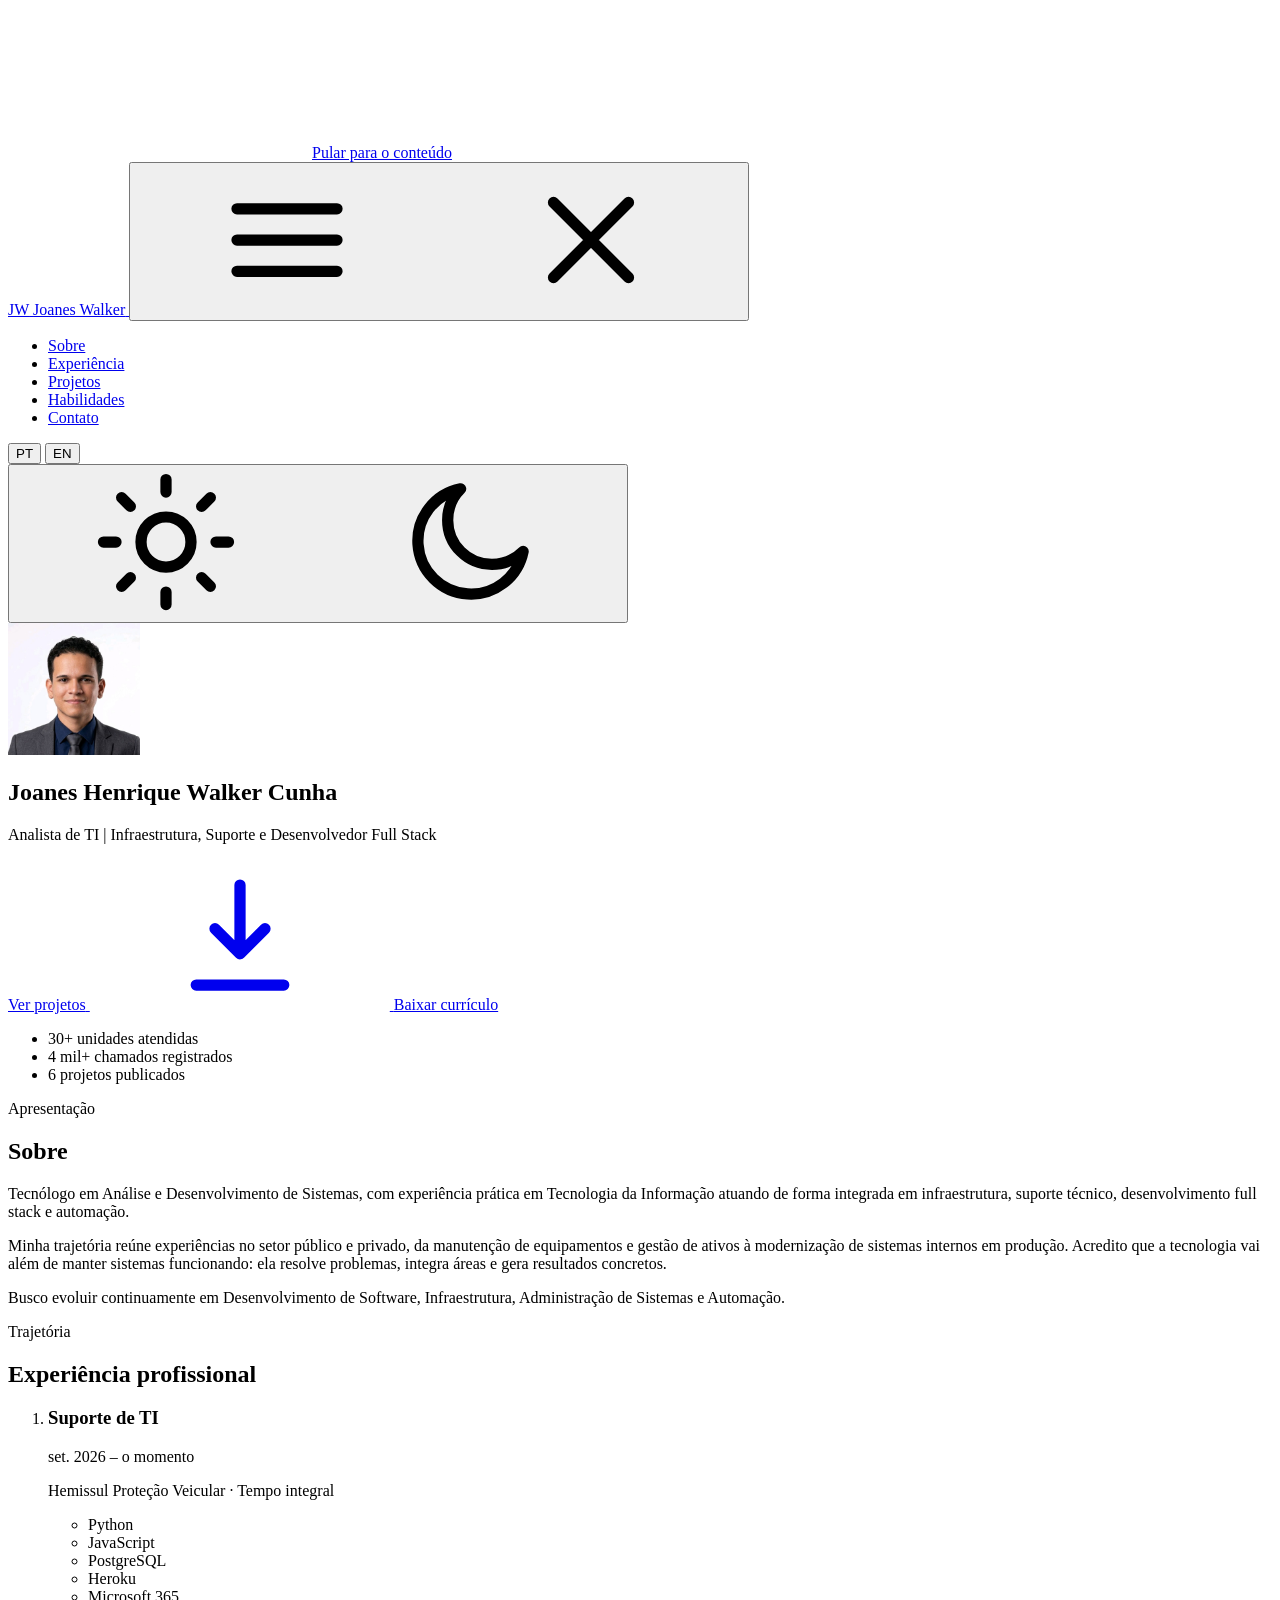
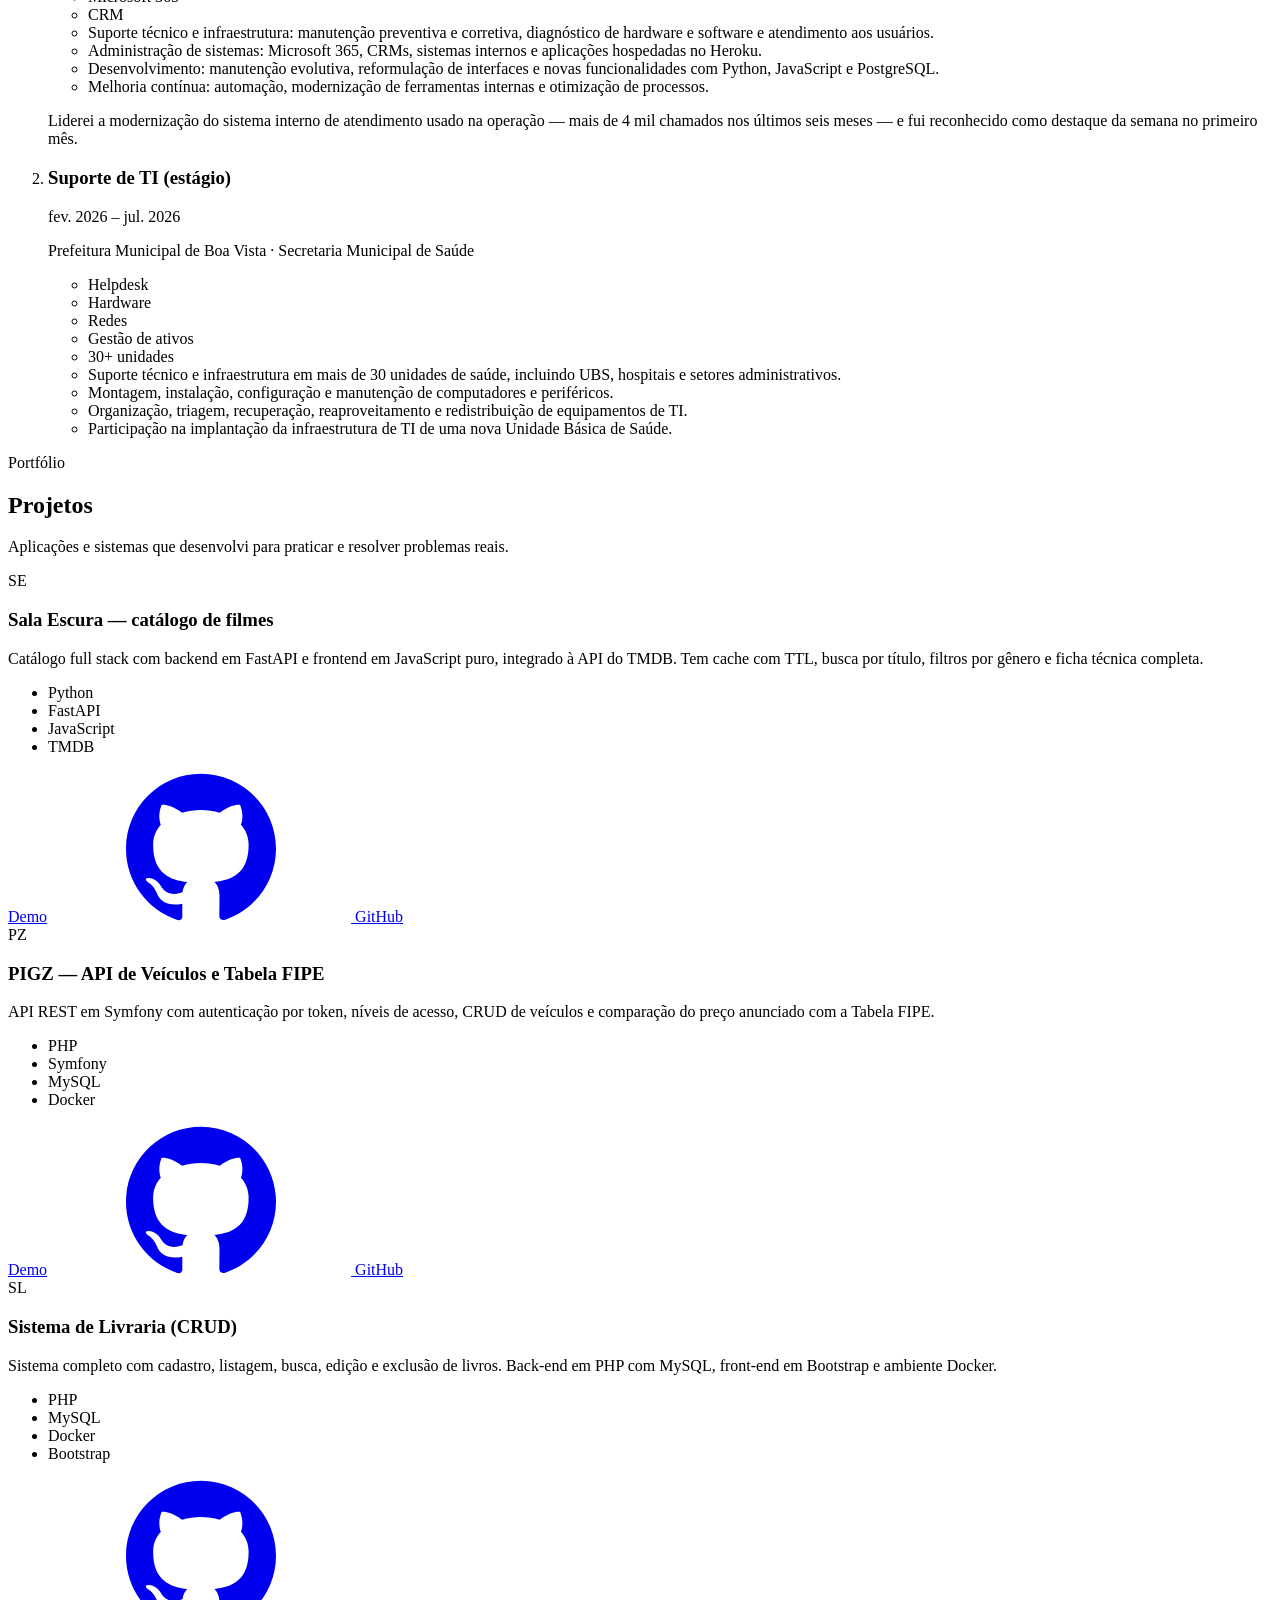
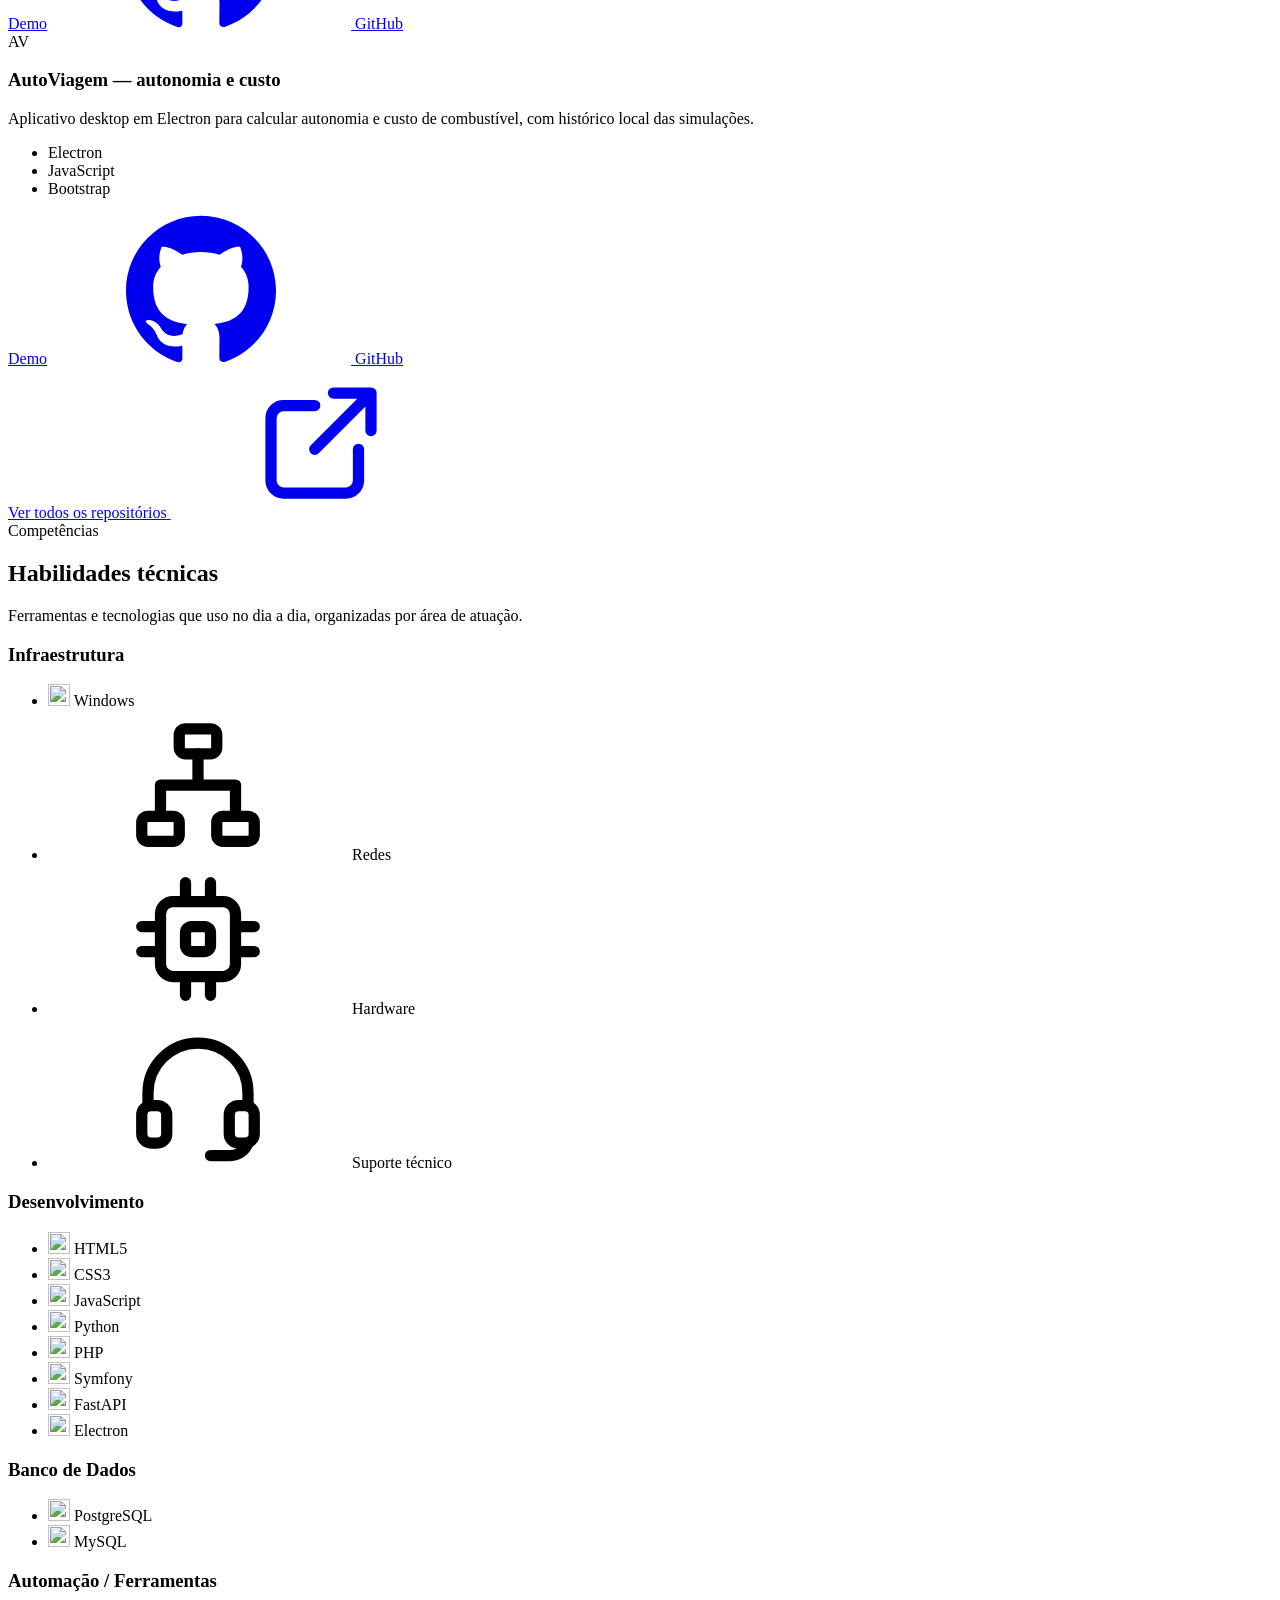
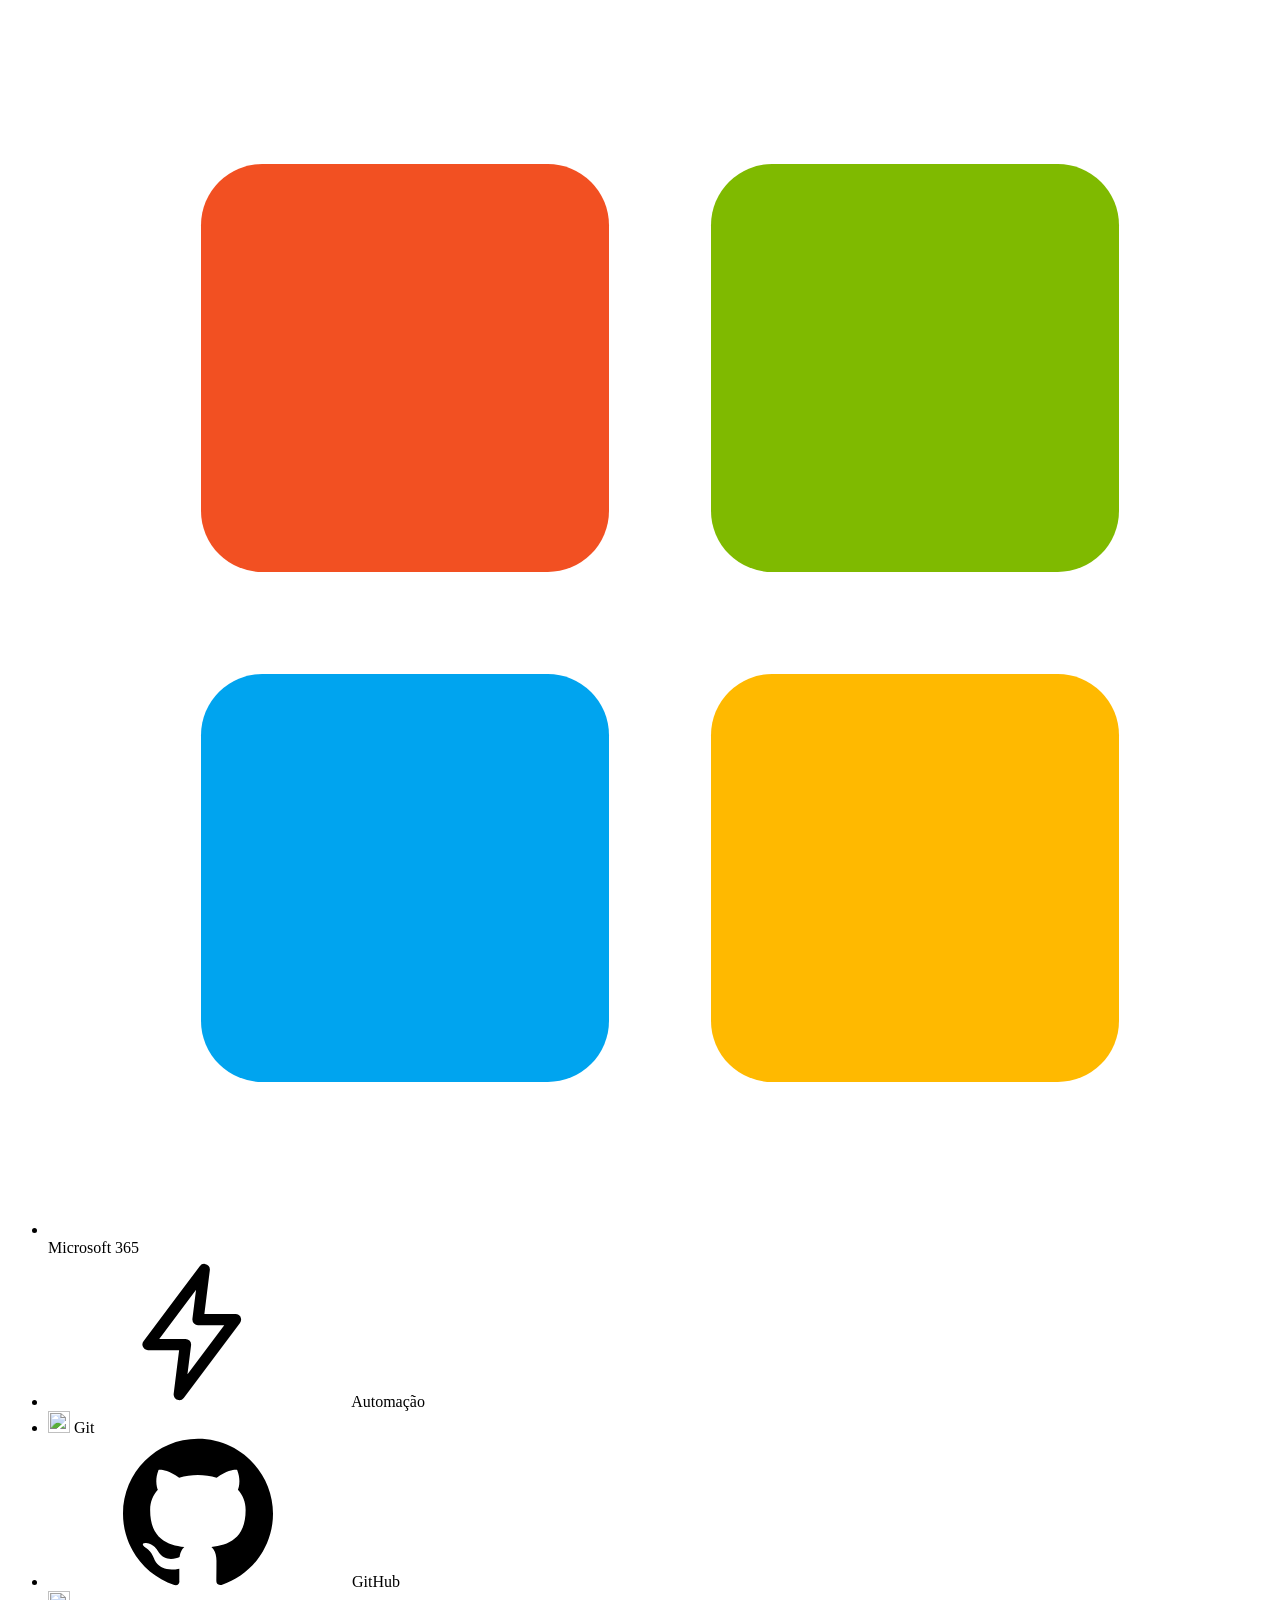
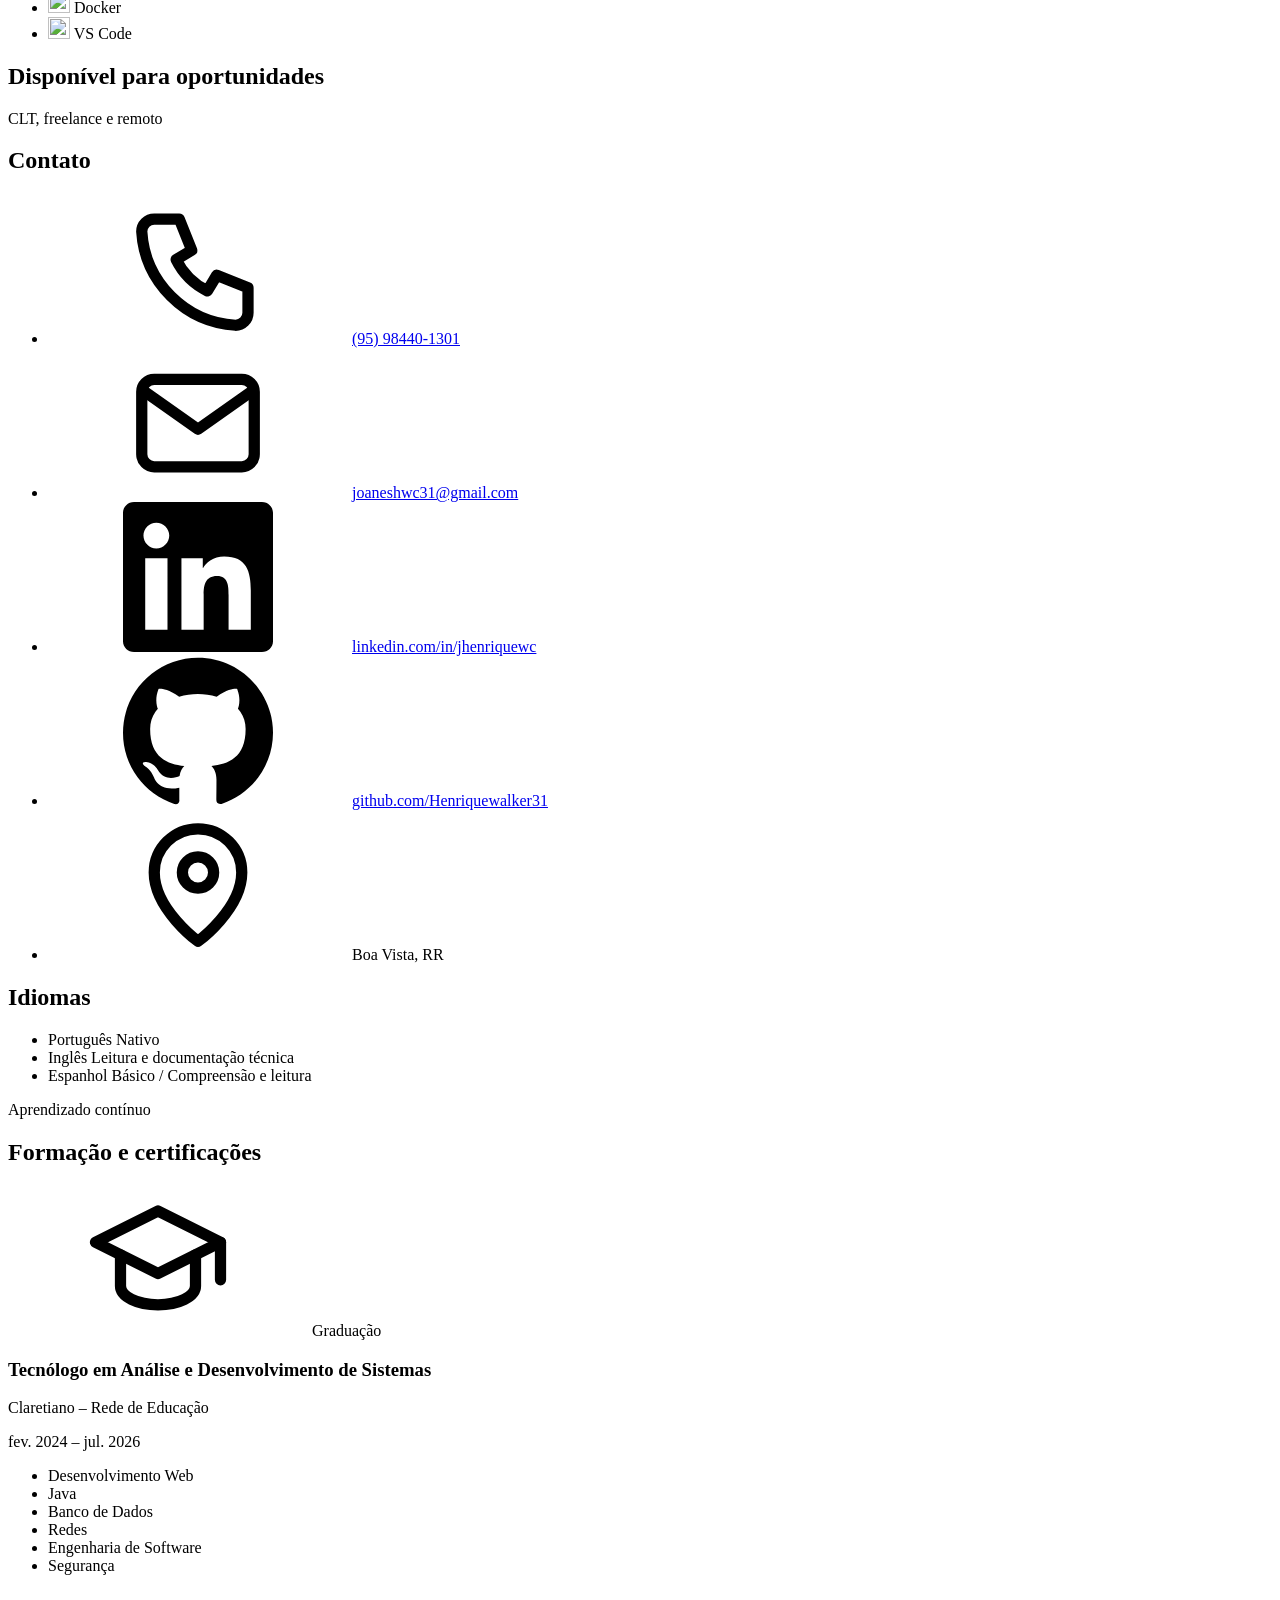
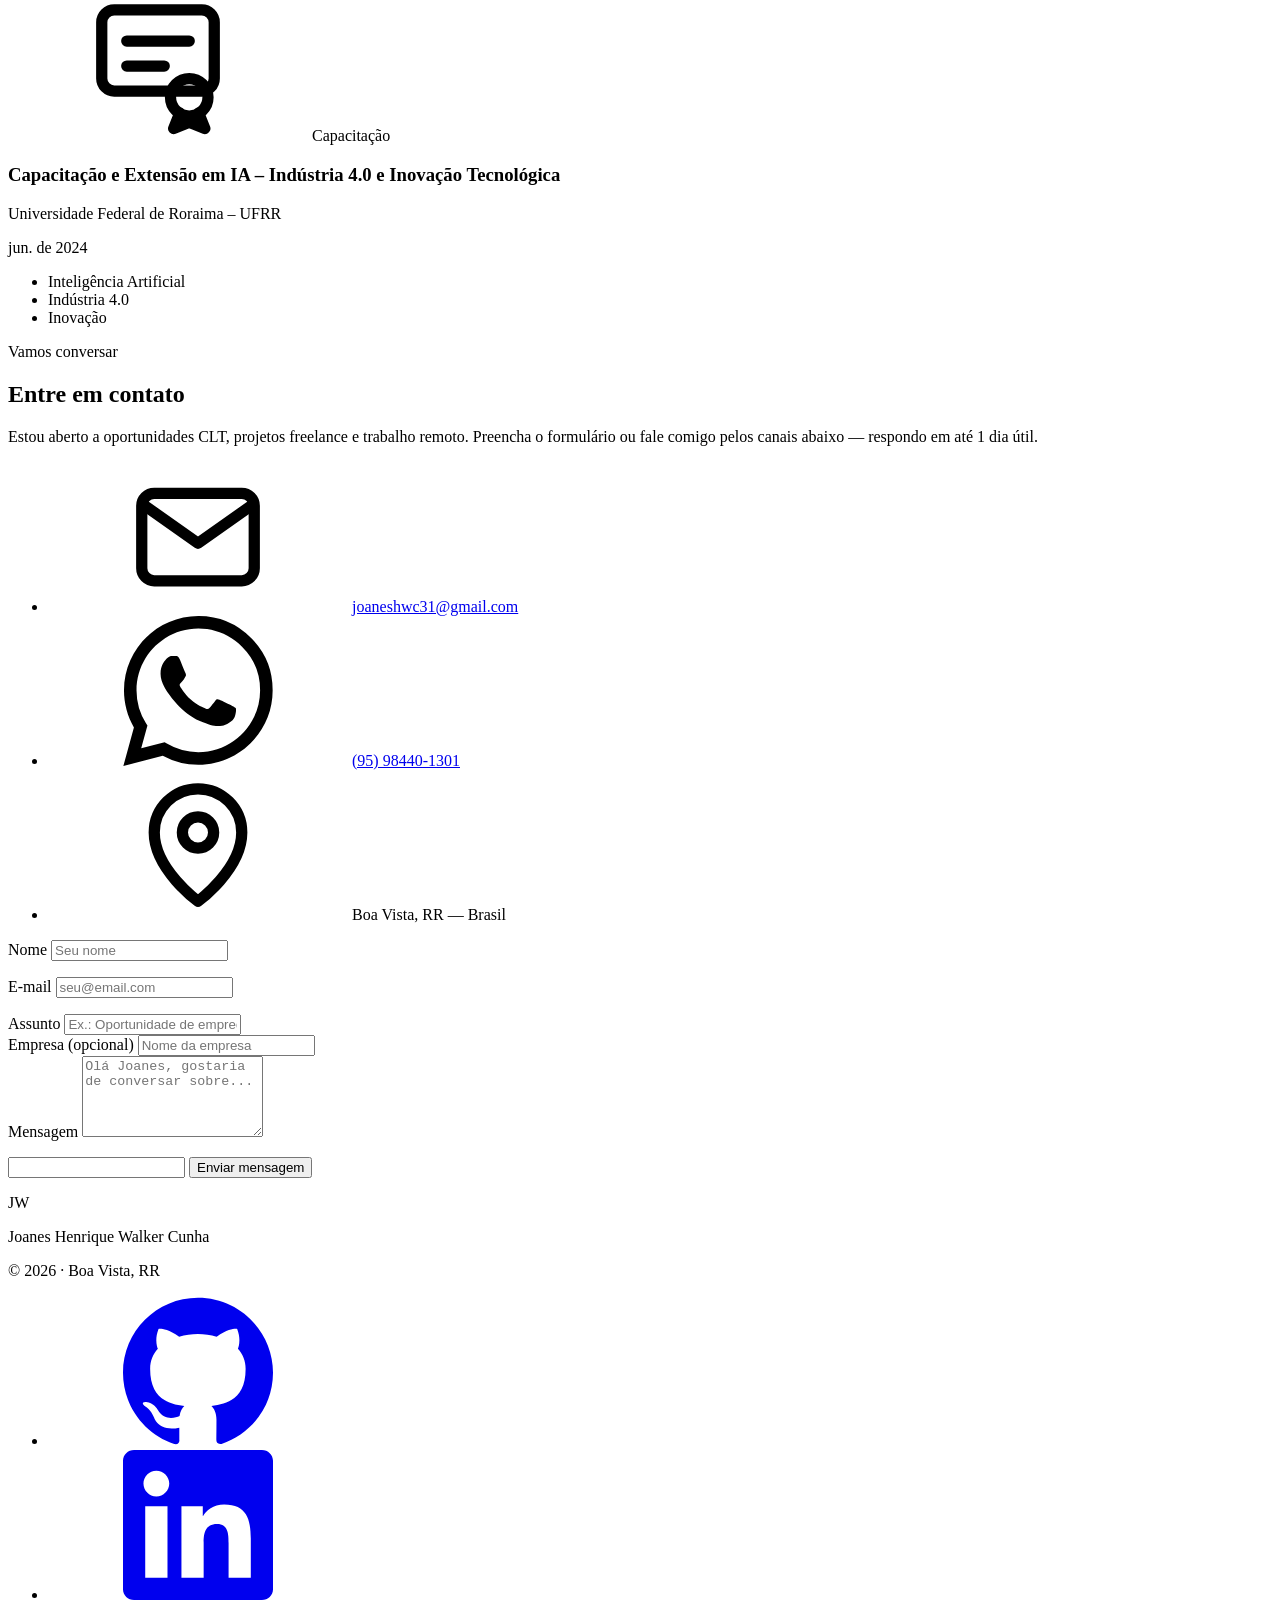
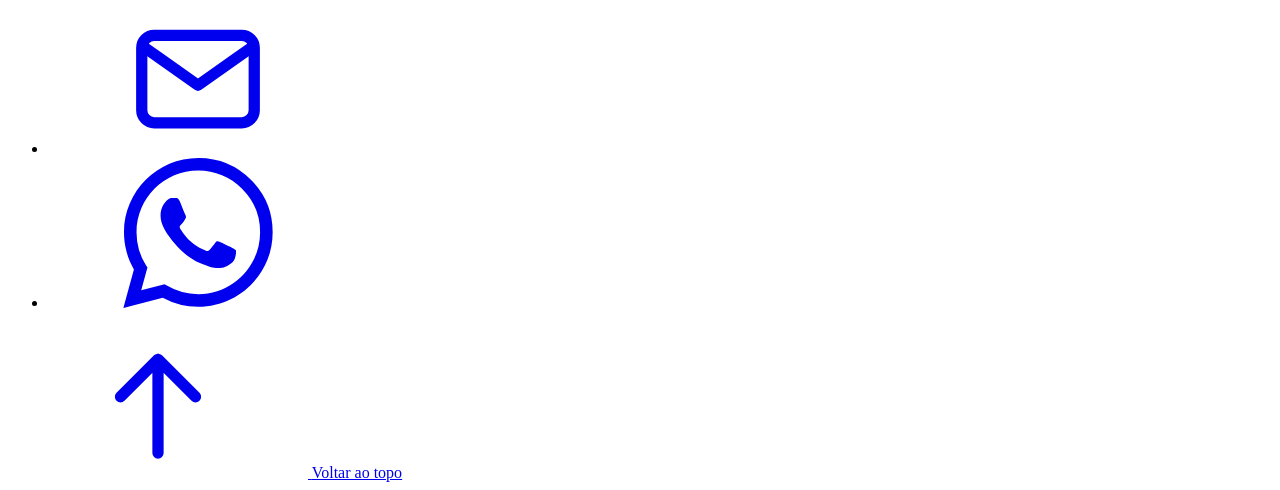
==== index.html @ 8fa9acf7 "feat: reescreve index.html com hero, timeline, projetos e estrutura i18n" ====
<!DOCTYPE html>
<html lang="pt-BR" data-theme="dark">
<head>
  <meta charset="UTF-8" />
  <meta name="viewport" content="width=device-width, initial-scale=1.0" />

  <!-- SEO -->
  <title>Joanes Walker | Analista de TI — Infraestrutura, Suporte e Full Stack</title>
  <meta name="description" content="Portfólio de Joanes Henrique Walker Cunha — Analista de TI em Boa Vista, RR. Infraestrutura, suporte técnico, Microsoft 365 e desenvolvimento full stack." />
  <meta name="author" content="Joanes Henrique Walker Cunha" />
  <meta name="robots" content="index, follow" />
  <meta name="color-scheme" content="dark light" />
  <meta name="theme-color" content="#0b1220" media="(prefers-color-scheme: dark)" />
  <meta name="theme-color" content="#f8fafc" media="(prefers-color-scheme: light)" />
  <link rel="canonical" href="https://henriquewalker31.github.io/" />

  <!-- Open Graph / Twitter -->
  <meta property="og:type" content="website" />
  <meta property="og:url" content="https://henriquewalker31.github.io/" />
  <meta property="og:title" content="Joanes Walker | Analista de TI — Infraestrutura, Suporte e Full Stack" />
  <meta property="og:description" content="Analista de TI em Boa Vista, RR. Experiência em infraestrutura, suporte técnico, automação e desenvolvimento full stack." />
  <meta property="og:image" content="https://henriquewalker31.github.io/assets/foto.jpg" />
  <meta property="og:image:alt" content="Foto de Joanes Walker" />
  <meta property="og:locale" content="pt_BR" />
  <meta property="og:locale:alternate" content="en_US" />
  <meta name="twitter:card" content="summary_large_image" />
  <meta name="twitter:title" content="Joanes Walker | Analista de TI — Infraestrutura, Suporte e Full Stack" />
  <meta name="twitter:description" content="Analista de TI em Boa Vista, RR. Infraestrutura, suporte técnico, automação e desenvolvimento full stack." />
  <meta name="twitter:image" content="https://henriquewalker31.github.io/assets/foto.jpg" />

  <!-- Favicon -->
  <link rel="icon" href="data:image/svg+xml,%3Csvg xmlns='http://www.w3.org/2000/svg' viewBox='0 0 64 64'%3E%3Crect width='64' height='64' rx='14' fill='%230b1220'/%3E%3Ctext x='32' y='42' font-family='Arial,Helvetica,sans-serif' font-size='24' font-weight='700' fill='%2360a5fa' text-anchor='middle'%3EJW%3C/text%3E%3C/svg%3E" />

  <!-- Fontes -->
  <link rel="preconnect" href="https://fonts.googleapis.com" />
  <link rel="preconnect" href="https://fonts.gstatic.com" crossorigin />
  <link href="https://fonts.googleapis.com/css2?family=Inter:wght@400;500;600;700;800&display=swap" rel="stylesheet" />

  <!-- Estilos -->
  <link rel="stylesheet" href="style.css" />

  <!-- Aplica o tema salvo antes da pintura para evitar flash -->
  <script>
    (function () {
      document.documentElement.classList.add('js');
      try {
        var saved = localStorage.getItem('portfolio-theme');
        document.documentElement.dataset.theme = saved || 'dark';
      } catch (error) {
        document.documentElement.dataset.theme = 'dark';
      }
    })();
  </script>
</head>
<body>

  <!-- Sprite de ícones (SVG inline) -->
  <svg class="svg-sprite" xmlns="http://www.w3.org/2000/svg" aria-hidden="true">
    <symbol id="i-github" viewBox="0 0 24 24"><path fill="currentColor" d="M12 .297c-6.63 0-12 5.373-12 12 0 5.303 3.438 9.8 8.205 11.385.6.113.82-.258.82-.577 0-.285-.01-1.04-.015-2.04-3.338.724-4.042-1.61-4.042-1.61C4.422 18.07 3.633 17.7 3.633 17.7c-1.087-.744.084-.729.084-.729 1.205.084 1.838 1.236 1.838 1.236 1.07 1.835 2.809 1.305 3.495.998.108-.776.417-1.305.76-1.605-2.665-.3-5.466-1.332-5.466-5.93 0-1.31.465-2.38 1.235-3.22-.135-.303-.54-1.523.105-3.176 0 0 1.005-.322 3.3 1.23.96-.267 1.98-.399 3-.405 1.02.006 2.04.138 3 .405 2.28-1.552 3.285-1.23 3.285-1.23.645 1.653.24 2.873.12 3.176.765.84 1.23 1.91 1.23 3.22 0 4.61-2.805 5.625-5.475 5.92.42.36.81 1.096.81 2.22 0 1.606-.015 2.896-.015 3.286 0 .315.21.69.825.57C20.565 22.092 24 17.592 24 12.297c0-6.627-5.373-12-12-12"/></symbol>
    <symbol id="i-linkedin" viewBox="0 0 24 24"><path fill="currentColor" d="M20.447 20.452h-3.554v-5.569c0-1.328-.027-3.037-1.852-3.037-1.853 0-2.136 1.445-2.136 2.939v5.667H9.351V9h3.414v1.561h.046c.477-.9 1.637-1.85 3.37-1.85 3.601 0 4.267 2.37 4.267 5.455v6.286zM5.337 7.433c-1.144 0-2.063-.926-2.063-2.065 0-1.138.92-2.063 2.063-2.063 1.14 0 2.064.925 2.064 2.063 0 1.139-.925 2.065-2.064 2.065zm1.782 13.019H3.555V9h3.564v11.452zM22.225 0H1.771C.792 0 0 .774 0 1.729v20.542C0 23.227.792 24 1.771 24h20.451C23.2 24 24 23.227 24 22.271V1.729C24 .774 23.2 0 22.225 0z"/></symbol>
    <symbol id="i-whatsapp" viewBox="0 0 24 24"><path fill="currentColor" d="M17.472 14.382c-.297-.149-1.758-.867-2.03-.967-.273-.099-.471-.148-.67.15-.197.297-.767.966-.94 1.164-.173.199-.347.223-.644.075-.297-.15-1.255-.463-2.39-1.475-.883-.788-1.48-1.761-1.653-2.059-.173-.297-.018-.458.13-.606.134-.133.298-.347.446-.52.149-.174.198-.298.298-.497.099-.198.05-.371-.025-.52-.075-.149-.669-1.612-.916-2.207-.242-.579-.487-.5-.669-.51-.173-.008-.371-.01-.57-.01-.198 0-.52.074-.792.372-.272.297-1.04 1.016-1.04 2.479 0 1.462 1.065 2.875 1.213 3.074.149.198 2.096 3.2 5.077 4.487.709.306 1.262.489 1.694.625.712.227 1.36.195 1.871.118.571-.085 1.758-.719 2.006-1.413.248-.694.248-1.289.173-1.413-.074-.124-.272-.198-.57-.347m-5.421 7.403h-.004a9.87 9.87 0 01-5.031-1.378l-.361-.214-3.741.982.998-3.648-.235-.374a9.86 9.86 0 01-1.51-5.26c.001-5.45 4.436-9.884 9.888-9.884 2.64 0 5.122 1.03 6.988 2.898a9.825 9.825 0 012.893 6.994c-.003 5.45-4.437 9.884-9.885 9.884m8.413-18.297A11.815 11.815 0 0012.05 0C5.495 0 .16 5.335.157 11.892c0 2.096.547 4.142 1.588 5.945L.057 24l6.305-1.654a11.882 11.882 0 005.683 1.448h.005c6.554 0 11.89-5.335 11.893-11.893a11.821 11.821 0 00-3.48-8.413"/></symbol>

    <symbol id="i-mail" viewBox="0 0 24 24"><g fill="none" stroke="currentColor" stroke-width="1.8" stroke-linecap="round" stroke-linejoin="round"><rect x="3" y="5" width="18" height="14" rx="2"/><path d="m3.5 7 8.5 6 8.5-6"/></g></symbol>
    <symbol id="i-phone" viewBox="0 0 24 24"><path fill="none" stroke="currentColor" stroke-width="1.8" stroke-linecap="round" stroke-linejoin="round" d="M5 4h4l2 5-2.5 1.5a11 11 0 0 0 5 5L15 13l5 2v4a2 2 0 0 1-2 2A16 16 0 0 1 3 6a2 2 0 0 1 2-2"/></symbol>
    <symbol id="i-pin" viewBox="0 0 24 24"><g fill="none" stroke="currentColor" stroke-width="1.8" stroke-linecap="round" stroke-linejoin="round"><path d="M12 21s7-5.1 7-11a7 7 0 1 0-14 0c0 5.9 7 11 7 11Z"/><circle cx="12" cy="10" r="2.5"/></g></symbol>
    <symbol id="i-globe" viewBox="0 0 24 24"><g fill="none" stroke="currentColor" stroke-width="1.8" stroke-linecap="round" stroke-linejoin="round"><circle cx="12" cy="12" r="9"/><path d="M3 12h18M3.6 8h16.8M3.6 16h16.8"/><path d="M12 3a15 15 0 0 1 0 18a15 15 0 0 1 0-18Z"/></g></symbol>
    <symbol id="i-download" viewBox="0 0 24 24"><path fill="none" stroke="currentColor" stroke-width="1.8" stroke-linecap="round" stroke-linejoin="round" d="M12 4v11m0 0 4-4m-4 4-4-4M5 20h14"/></symbol>
    <symbol id="i-arrow-up" viewBox="0 0 24 24"><path fill="none" stroke="currentColor" stroke-width="1.8" stroke-linecap="round" stroke-linejoin="round" d="M12 20V5m0 0-6 6m6-6 6 6"/></symbol>
    <symbol id="i-external" viewBox="0 0 24 24"><path fill="none" stroke="currentColor" stroke-width="1.8" stroke-linecap="round" stroke-linejoin="round" d="M14 4h6v6M20 4l-9 9M18 13v5a2 2 0 0 1-2 2H6a2 2 0 0 1-2-2V8a2 2 0 0 1 2-2h5"/></symbol>
    <symbol id="i-sun" viewBox="0 0 24 24"><g fill="none" stroke="currentColor" stroke-width="1.8" stroke-linecap="round"><circle cx="12" cy="12" r="4"/><path d="M12 2v2M12 20v2M4.9 4.9l1.4 1.4M17.7 17.7l1.4 1.4M2 12h2M20 12h2M4.9 19.1l1.4-1.4M17.7 6.3l1.4-1.4"/></g></symbol>
    <symbol id="i-moon" viewBox="0 0 24 24"><path fill="none" stroke="currentColor" stroke-width="1.8" stroke-linecap="round" stroke-linejoin="round" d="M20.5 13.5A8.5 8.5 0 1 1 10.5 3.5a7 7 0 0 0 10 10Z"/></symbol>
    <symbol id="i-menu" viewBox="0 0 24 24"><path fill="none" stroke="currentColor" stroke-width="1.8" stroke-linecap="round" d="M4 7h16M4 12h16M4 17h16"/></symbol>
    <symbol id="i-close" viewBox="0 0 24 24"><path fill="none" stroke="currentColor" stroke-width="1.8" stroke-linecap="round" d="M6 6l12 12M18 6 6 18"/></symbol>
    <symbol id="i-network" viewBox="0 0 24 24"><g fill="none" stroke="currentColor" stroke-width="1.8" stroke-linecap="round" stroke-linejoin="round"><rect x="9" y="3" width="6" height="4" rx="1"/><rect x="3" y="17" width="6" height="4" rx="1"/><rect x="15" y="17" width="6" height="4" rx="1"/><path d="M12 7v5M12 12H6v5M12 12h6v5"/></g></symbol>
    <symbol id="i-cpu" viewBox="0 0 24 24"><g fill="none" stroke="currentColor" stroke-width="1.8" stroke-linecap="round" stroke-linejoin="round"><rect x="6" y="6" width="12" height="12" rx="2"/><rect x="10" y="10" width="4" height="4" rx="1"/><path d="M10 3v3M14 3v3M10 18v3M14 18v3M3 10h3M3 14h3M18 10h3M18 14h3"/></g></symbol>
    <symbol id="i-headset" viewBox="0 0 24 24"><g fill="none" stroke="currentColor" stroke-width="1.8" stroke-linecap="round" stroke-linejoin="round"><path d="M4 14v-2a8 8 0 0 1 16 0v2"/><rect x="3" y="14" width="4" height="6" rx="1.5"/><rect x="17" y="14" width="4" height="6" rx="1.5"/><path d="M20 20a3 3 0 0 1-3 2h-3"/></g></symbol>
    <symbol id="i-bolt" viewBox="0 0 24 24"><path fill="none" stroke="currentColor" stroke-width="1.8" stroke-linecap="round" stroke-linejoin="round" d="M13 2 4 14h6l-1 8 9-12h-6l1-8Z"/></symbol>
    <symbol id="i-copy" viewBox="0 0 24 24"><g fill="none" stroke="currentColor" stroke-width="1.8" stroke-linecap="round" stroke-linejoin="round"><rect x="9" y="9" width="11" height="11" rx="2"/><path d="M5 15H4a2 2 0 0 1-2-2V4a2 2 0 0 1 2-2h9a2 2 0 0 1 2 2v1"/></g></symbol>
    <symbol id="i-graduation" viewBox="0 0 24 24"><g fill="none" stroke="currentColor" stroke-width="1.8" stroke-linecap="round" stroke-linejoin="round"><path d="m2 9 10-5 10 5-10 5L2 9Z"/><path d="M6 11v5c0 1.7 2.7 3 6 3s6-1.3 6-3v-5M22 9v6"/></g></symbol>
    <symbol id="i-certificate" viewBox="0 0 24 24"><g fill="none" stroke="currentColor" stroke-width="1.8" stroke-linecap="round" stroke-linejoin="round"><rect x="3" y="3" width="18" height="13" rx="2"/><path d="M7 8h10M7 12h6"/><circle cx="17" cy="17" r="3"/><path d="m15.5 19.5-1 2.5 2.5-1 2.5 1-1-2.5"/></g></symbol>
  </svg>

  <a class="skip-link" href="#main" data-i18n="a11y.skip">Pular para o conteúdo</a>

  <!-- ================= NAVBAR ================= -->
  <header class="site-header">
    <div class="container navbar">
      <a class="brand" href="#inicio" aria-label="Joanes Walker — início">
        <span class="brand-mark" aria-hidden="true">JW</span>
        <span class="brand-text">Joanes Walker</span>
      </a>

      <button type="button" class="nav-toggle" id="nav-toggle" aria-expanded="false" aria-controls="primary-nav" aria-label="Abrir menu">
        <svg class="icon icon-menu" aria-hidden="true"><use href="#i-menu"/></svg>
        <svg class="icon icon-close" aria-hidden="true"><use href="#i-close"/></svg>
      </button>

      <nav class="nav-panel" id="primary-nav" aria-label="Navegação principal">
        <ul class="nav-links">
          <li><a class="nav-link" href="#sobre" data-section="sobre" data-i18n="nav.about">Sobre</a></li>
          <li><a class="nav-link" href="#experiencia" data-section="experiencia" data-i18n="nav.experience">Experiência</a></li>
          <li><a class="nav-link" href="#projetos" data-section="projetos" data-i18n="nav.projects">Projetos</a></li>
          <li><a class="nav-link" href="#habilidades" data-section="habilidades" data-i18n="nav.skills">Habilidades</a></li>
          <li><a class="nav-link" href="#contato" data-section="contato" data-i18n="nav.contact">Contato</a></li>
        </ul>

        <div class="nav-actions">
          <div class="lang-switch" role="group" aria-label="Idioma / Language">
            <button type="button" class="lang-btn is-active" data-lang="pt" aria-pressed="true">PT</button>
            <button type="button" class="lang-btn" data-lang="en" aria-pressed="false">EN</button>
          </div>

          <button type="button" class="theme-toggle" id="theme-toggle" aria-label="Alternar tema" title="Alternar tema">
            <svg class="icon icon-sun" aria-hidden="true"><use href="#i-sun"/></svg>
            <svg class="icon icon-moon" aria-hidden="true"><use href="#i-moon"/></svg>
          </button>
        </div>
      </nav>
    </div>
  </header>

  <main id="main">

    <!-- ================= HERO ================= -->
    <section class="hero" id="inicio" aria-labelledby="hero-name">
      <div class="container hero-grid">
        <div class="hero-content">
          <img
            class="hero-photo"
            src="assets/foto.jpg"
            alt="Foto de Joanes Walker"
            width="132"
            height="132"
            fetchpriority="high"
          />

          <div class="hero-text">
            <h1 class="hero-name" id="hero-name">Joanes Henrique Walker Cunha</h1>

            <p class="hero-role">
              <span data-i18n="hero.roleA">Analista de TI</span><span class="role-sep" aria-hidden="true"> | </span><span data-i18n="hero.roleB">Infraestrutura, Suporte e Desenvolvedor Full Stack</span>
            </p>

            <div class="hero-actions">
              <a class="btn btn-primary" href="#projetos">
                <span data-i18n="hero.ctaProjects">Ver projetos</span>
              </a>
              <a class="btn btn-outline" href="assets/curriculo.pdf" download="Curriculo_Joanes_Walker.pdf">
                <svg class="icon" aria-hidden="true"><use href="#i-download"/></svg>
                <span data-i18n="hero.ctaResume">Baixar currículo</span>
              </a>
            </div>
          </div>
        </div>

        <ul class="hero-stats" aria-label="Números profissionais">
          <li class="stat">
            <span class="stat-value" data-count="30" data-suffix="+">30+</span>
            <span class="stat-label" data-i18n="stats.units">unidades atendidas</span>
          </li>
          <li class="stat">
            <span class="stat-value" data-count="4" data-suffix=" mil+">4 mil+</span>
            <span class="stat-label" data-i18n="stats.tickets">chamados registrados</span>
          </li>
          <li class="stat">
            <span class="stat-value" data-count="6">6</span>
            <span class="stat-label" data-i18n="stats.projects">projetos publicados</span>
          </li>
        </ul>
      </div>
    </section>

    <!-- ================= CONTEÚDO PRINCIPAL + LATERAL ================= -->
    <div class="container layout">

      <div class="main-col">

        <!-- SOBRE -->
        <section class="section card reveal" id="sobre" aria-labelledby="sobre-title">
          <header class="section-head">
            <span class="section-eyebrow" data-i18n="about.eyebrow">Apresentação</span>
            <h2 class="section-title" id="sobre-title" data-i18n="about.title">Sobre</h2>
          </header>
          <p class="section-text" data-i18n="about.p1">Tecnólogo em Análise e Desenvolvimento de Sistemas, com experiência prática em Tecnologia da Informação atuando de forma integrada em infraestrutura, suporte técnico, desenvolvimento full stack e automação.</p>
          <p class="section-text" data-i18n="about.p2">Minha trajetória reúne experiências no setor público e privado, da manutenção de equipamentos e gestão de ativos à modernização de sistemas internos em produção. Acredito que a tecnologia vai além de manter sistemas funcionando: ela resolve problemas, integra áreas e gera resultados concretos.</p>
          <p class="section-text" data-i18n="about.p3">Busco evoluir continuamente em Desenvolvimento de Software, Infraestrutura, Administração de Sistemas e Automação.</p>
        </section>

        <!-- EXPERIÊNCIA -->
        <section class="section" id="experiencia" aria-labelledby="experiencia-title">
          <header class="section-head">
            <span class="section-eyebrow" data-i18n="exp.eyebrow">Trajetória</span>
            <h2 class="section-title" id="experiencia-title" data-i18n="exp.title">Experiência profissional</h2>
          </header>

          <ol class="timeline">
            <li class="timeline-item reveal">
              <span class="timeline-marker" aria-hidden="true"></span>
              <article class="timeline-card card">
                <div class="timeline-top">
                  <h3 class="timeline-role" data-i18n="exp.job1.role">Suporte de TI</h3>
                  <span class="timeline-period" data-i18n="exp.job1.period">set. 2026 – o momento</span>
                </div>
                <p class="timeline-org" data-i18n="exp.job1.org">Hemissul Proteção Veicular · Tempo integral</p>

                <ul class="tag-list" aria-label="Tecnologias utilizadas">
                  <li class="tag">Python</li>
                  <li class="tag">JavaScript</li>
                  <li class="tag">PostgreSQL</li>
                  <li class="tag">Heroku</li>
                  <li class="tag">Microsoft 365</li>
                  <li class="tag">CRM</li>
                </ul>

                <ul class="timeline-list">
                  <li data-i18n="exp.job1.b1">Suporte técnico e infraestrutura: manutenção preventiva e corretiva, diagnóstico de hardware e software e atendimento aos usuários.</li>
                  <li data-i18n="exp.job1.b2">Administração de sistemas: Microsoft 365, CRMs, sistemas internos e aplicações hospedadas no Heroku.</li>
                  <li data-i18n="exp.job1.b3">Desenvolvimento: manutenção evolutiva, reformulação de interfaces e novas funcionalidades com Python, JavaScript e PostgreSQL.</li>
                  <li data-i18n="exp.job1.b4">Melhoria contínua: automação, modernização de ferramentas internas e otimização de processos.</li>
                </ul>

                <p class="timeline-result" data-i18n="exp.job1.result">Liderei a modernização do sistema interno de atendimento usado na operação — mais de 4 mil chamados nos últimos seis meses — e fui reconhecido como destaque da semana no primeiro mês.</p>
              </article>
            </li>

            <li class="timeline-item reveal">
              <span class="timeline-marker" aria-hidden="true"></span>
              <article class="timeline-card card">
                <div class="timeline-top">
                  <h3 class="timeline-role" data-i18n="exp.job2.role">Suporte de TI (estágio)</h3>
                  <span class="timeline-period" data-i18n="exp.job2.period">fev. 2026 – jul. 2026</span>
                </div>
                <p class="timeline-org" data-i18n="exp.job2.org">Prefeitura Municipal de Boa Vista · Secretaria Municipal de Saúde</p>

                <ul class="tag-list" aria-label="Tecnologias utilizadas">
                  <li class="tag">Helpdesk</li>
                  <li class="tag">Hardware</li>
                  <li class="tag" data-i18n="exp.job2.tagNetworks">Redes</li>
                  <li class="tag" data-i18n="exp.job2.tagAssets">Gestão de ativos</li>
                  <li class="tag" data-i18n="exp.job2.tagUnits">30+ unidades</li>
                </ul>

                <ul class="timeline-list">
                  <li data-i18n="exp.job2.b1">Suporte técnico e infraestrutura em mais de 30 unidades de saúde, incluindo UBS, hospitais e setores administrativos.</li>
                  <li data-i18n="exp.job2.b2">Montagem, instalação, configuração e manutenção de computadores e periféricos.</li>
                  <li data-i18n="exp.job2.b3">Organização, triagem, recuperação, reaproveitamento e redistribuição de equipamentos de TI.</li>
                  <li data-i18n="exp.job2.b4">Participação na implantação da infraestrutura de TI de uma nova Unidade Básica de Saúde.</li>
                </ul>
              </article>
            </li>
          </ol>
        </section>

        <!-- PROJETOS -->
        <section class="section" id="projetos" aria-labelledby="projetos-title">
          <header class="section-head">
            <span class="section-eyebrow" data-i18n="projects.eyebrow">Portfólio</span>
            <h2 class="section-title" id="projetos-title" data-i18n="projects.title">Projetos</h2>
            <p class="section-subtitle" data-i18n="projects.subtitle">Aplicações e sistemas que desenvolvi para praticar e resolver problemas reais.</p>
          </header>

          <div class="project-grid">

            <!-- Projeto 1 -->
            <article class="project-card card reveal">
              <!-- Substitua o placeholder por:
                   <img src="assets/projetos/sala-escura.jpg" alt="Prévia do projeto Sala Escura" loading="lazy" width="640" height="360" /> -->
              <div class="project-thumb" aria-hidden="true">
                <span class="thumb-mark">SE</span>
              </div>
              <div class="project-body">
                <h3 class="project-title" data-i18n="project1.title">Sala Escura — catálogo de filmes</h3>
                <p class="project-desc" data-i18n="project1.desc">Catálogo full stack com backend em FastAPI e frontend em JavaScript puro, integrado à API do TMDB. Tem cache com TTL, busca por título, filtros por gênero e ficha técnica completa.</p>
                <ul class="tag-list" aria-label="Tecnologias do projeto">
                  <li class="tag">Python</li>
                  <li class="tag">FastAPI</li>
                  <li class="tag">JavaScript</li>
                  <li class="tag">TMDB</li>
                </ul>
                <div class="project-actions">
                  <a class="btn btn-sm btn-outline" href="#" data-demo="Sala Escura" data-i18n="projects.demo">Demo</a>
                  <a class="btn btn-sm btn-ghost" href="https://github.com/Henriquewalker31/Sala-Escura" target="_blank" rel="noopener noreferrer" aria-label="Sala Escura no GitHub">
                    <svg class="icon" aria-hidden="true"><use href="#i-github"/></svg>
                    GitHub
                  </a>
                </div>
              </div>
            </article>

            <!-- Projeto 2 -->
            <article class="project-card card reveal">
              <div class="project-thumb" aria-hidden="true">
                <span class="thumb-mark">PZ</span>
              </div>
              <div class="project-body">
                <h3 class="project-title" data-i18n="project2.title">PIGZ — API de Veículos e Tabela FIPE</h3>
                <p class="project-desc" data-i18n="project2.desc">API REST em Symfony com autenticação por token, níveis de acesso, CRUD de veículos e comparação do preço anunciado com a Tabela FIPE.</p>
                <ul class="tag-list" aria-label="Tecnologias do projeto">
                  <li class="tag">PHP</li>
                  <li class="tag">Symfony</li>
                  <li class="tag">MySQL</li>
                  <li class="tag">Docker</li>
                </ul>
                <div class="project-actions">
                  <a class="btn btn-sm btn-outline" href="#" data-demo="PIGZ" data-i18n="projects.demo">Demo</a>
                  <a class="btn btn-sm btn-ghost" href="https://github.com/Henriquewalker31/pigz-fipe-api" target="_blank" rel="noopener noreferrer" aria-label="PIGZ no GitHub">
                    <svg class="icon" aria-hidden="true"><use href="#i-github"/></svg>
                    GitHub
                  </a>
                </div>
              </div>
            </article>

            <!-- Projeto 3 -->
            <article class="project-card card reveal">
              <div class="project-thumb" aria-hidden="true">
                <span class="thumb-mark">SL</span>
              </div>
              <div class="project-body">
                <h3 class="project-title" data-i18n="project3.title">Sistema de Livraria (CRUD)</h3>
                <p class="project-desc" data-i18n="project3.desc">Sistema completo com cadastro, listagem, busca, edição e exclusão de livros. Back-end em PHP com MySQL, front-end em Bootstrap e ambiente Docker.</p>
                <ul class="tag-list" aria-label="Tecnologias do projeto">
                  <li class="tag">PHP</li>
                  <li class="tag">MySQL</li>
                  <li class="tag">Docker</li>
                  <li class="tag">Bootstrap</li>
                </ul>
                <div class="project-actions">
                  <a class="btn btn-sm btn-outline" href="#" data-demo="Sistema de Livraria" data-i18n="projects.demo">Demo</a>
                  <a class="btn btn-sm btn-ghost" href="https://github.com/Henriquewalker31/Sistema-Livraria" target="_blank" rel="noopener noreferrer" aria-label="Sistema de Livraria no GitHub">
                    <svg class="icon" aria-hidden="true"><use href="#i-github"/></svg>
                    GitHub
                  </a>
                </div>
              </div>
            </article>

            <!-- Projeto 4 -->
            <article class="project-card card reveal">
              <div class="project-thumb" aria-hidden="true">
                <span class="thumb-mark">AV</span>
              </div>
              <div class="project-body">
                <h3 class="project-title" data-i18n="project4.title">AutoViagem — autonomia e custo</h3>
                <p class="project-desc" data-i18n="project4.desc">Aplicativo desktop em Electron para calcular autonomia e custo de combustível, com histórico local das simulações.</p>
                <ul class="tag-list" aria-label="Tecnologias do projeto">
                  <li class="tag">Electron</li>
                  <li class="tag">JavaScript</li>
                  <li class="tag">Bootstrap</li>
                </ul>
                <div class="project-actions">
                  <a class="btn btn-sm btn-outline" href="#" data-demo="AutoViagem" data-i18n="projects.demo">Demo</a>
                  <a class="btn btn-sm btn-ghost" href="https://github.com/Henriquewalker31/Auto-Viagem" target="_blank" rel="noopener noreferrer" aria-label="AutoViagem no GitHub">
                    <svg class="icon" aria-hidden="true"><use href="#i-github"/></svg>
                    GitHub
                  </a>
                </div>
              </div>
            </article>

          </div>

          <a class="link-more" href="https://github.com/Henriquewalker31?tab=repositories" target="_blank" rel="noopener noreferrer">
            <span data-i18n="projects.all">Ver todos os repositórios</span>
            <svg class="icon" aria-hidden="true"><use href="#i-external"/></svg>
          </a>
        </section>

        <!-- HABILIDADES -->
        <section class="section" id="habilidades" aria-labelledby="habilidades-title">
          <header class="section-head">
            <span class="section-eyebrow" data-i18n="skills.eyebrow">Competências</span>
            <h2 class="section-title" id="habilidades-title" data-i18n="skills.title">Habilidades técnicas</h2>
            <p class="section-subtitle" data-i18n="skills.subtitle">Ferramentas e tecnologias que uso no dia a dia, organizadas por área de atuação.</p>
          </header>

          <div class="skills-grid">

            <article class="skill-group card reveal">
              <h3 class="skill-group-title" data-i18n="skills.groupInfra">Infraestrutura</h3>
              <ul class="skill-list">
                <li class="skill-item">
                  <img class="skill-icon" src="https://cdn.jsdelivr.net/gh/devicons/devicon@latest/icons/windows8/windows8-original.svg" alt="" width="22" height="22" loading="lazy" />
                  <span>Windows</span>
                </li>
                <li class="skill-item">
                  <svg class="skill-icon" aria-hidden="true"><use href="#i-network"/></svg>
                  <span data-i18n="skills.networks">Redes</span>
                </li>
                <li class="skill-item">
                  <svg class="skill-icon" aria-hidden="true"><use href="#i-cpu"/></svg>
                  <span>Hardware</span>
                </li>
                <li class="skill-item">
                  <svg class="skill-icon" aria-hidden="true"><use href="#i-headset"/></svg>
                  <span data-i18n="skills.support">Suporte técnico</span>
                </li>
              </ul>
            </article>

            <article class="skill-group card reveal">
              <h3 class="skill-group-title" data-i18n="skills.groupDev">Desenvolvimento</h3>
              <ul class="skill-list">
                <li class="skill-item">
                  <img class="skill-icon" src="https://cdn.simpleicons.org/html5/E34F26" alt="" width="22" height="22" loading="lazy" />
                  <span>HTML5</span>
                </li>
                <li class="skill-item">
                  <img class="skill-icon" src="https://cdn.simpleicons.org/css/663399" alt="" width="22" height="22" loading="lazy" />
                  <span>CSS3</span>
                </li>
                <li class="skill-item">
                  <img class="skill-icon" src="https://cdn.simpleicons.org/javascript/F7DF1E" alt="" width="22" height="22" loading="lazy" />
                  <span>JavaScript</span>
                </li>
                <li class="skill-item">
                  <img class="skill-icon" src="https://cdn.simpleicons.org/python/3776AB" alt="" width="22" height="22" loading="lazy" />
                  <span>Python</span>
                </li>
                <li class="skill-item">
                  <img class="skill-icon" src="https://cdn.simpleicons.org/php/777BB4" alt="" width="22" height="22" loading="lazy" />
                  <span>PHP</span>
                </li>
                <li class="skill-item">
                  <img class="skill-icon" src="https://cdn.simpleicons.org/symfony/9CA3AF" alt="" width="22" height="22" loading="lazy" />
                  <span>Symfony</span>
                </li>
                <li class="skill-item">
                  <img class="skill-icon" src="https://cdn.simpleicons.org/fastapi/009688" alt="" width="22" height="22" loading="lazy" />
                  <span>FastAPI</span>
                </li>
                <li class="skill-item">
                  <img class="skill-icon" src="https://cdn.simpleicons.org/electron/47848F" alt="" width="22" height="22" loading="lazy" />
                  <span>Electron</span>
                </li>
              </ul>
            </article>

            <article class="skill-group card reveal">
              <h3 class="skill-group-title" data-i18n="skills.groupDb">Banco de Dados</h3>
              <ul class="skill-list">
                <li class="skill-item">
                  <img class="skill-icon" src="https://cdn.simpleicons.org/postgresql/4169E1" alt="" width="22" height="22" loading="lazy" />
                  <span>PostgreSQL</span>
                </li>
                <li class="skill-item">
                  <img class="skill-icon" src="https://cdn.simpleicons.org/mysql/4479A1" alt="" width="22" height="22" loading="lazy" />
                  <span>MySQL</span>
                </li>
              </ul>
            </article>

            <article class="skill-group card reveal">
              <h3 class="skill-group-title" data-i18n="skills.groupTools">Automação / Ferramentas</h3>
              <ul class="skill-list">
                <li class="skill-item">
                  <svg class="skill-icon" viewBox="0 0 24 24" aria-hidden="true">
                    <rect x="3" y="3" width="8" height="8" rx="1.2" fill="#F25022"/>
                    <rect x="13" y="3" width="8" height="8" rx="1.2" fill="#7FBA00"/>
                    <rect x="3" y="13" width="8" height="8" rx="1.2" fill="#00A4EF"/>
                    <rect x="13" y="13" width="8" height="8" rx="1.2" fill="#FFB900"/>
                  </svg>
                  <span>Microsoft 365</span>
                </li>
                <li class="skill-item">
                  <svg class="skill-icon" aria-hidden="true"><use href="#i-bolt"/></svg>
                  <span data-i18n="skills.automation">Automação</span>
                </li>
                <li class="skill-item">
                  <img class="skill-icon" src="https://cdn.simpleicons.org/git/F05032" alt="" width="22" height="22" loading="lazy" />
                  <span>Git</span>
                </li>
                <li class="skill-item">
                  <svg class="skill-icon" aria-hidden="true"><use href="#i-github"/></svg>
                  <span>GitHub</span>
                </li>
                <li class="skill-item">
                  <img class="skill-icon" src="https://cdn.simpleicons.org/docker/2496ED" alt="" width="22" height="22" loading="lazy" />
                  <span>Docker</span>
                </li>
                <li class="skill-item">
                  <img class="skill-icon" src="https://cdn.jsdelivr.net/gh/devicons/devicon@latest/icons/vscode/vscode-original.svg" alt="" width="22" height="22" loading="lazy" />
                  <span>VS Code</span>
                </li>
              </ul>
            </article>

          </div>
        </section>

      </div>

      <!-- ================= COLUNA LATERAL ================= -->
      <aside class="side-col" aria-label="Informações complementares">

        <!-- STATUS -->
        <section class="card status-card reveal" aria-labelledby="status-title">
          <span class="status-pulse" aria-hidden="true"></span>
          <div class="status-body">
            <h2 class="status-title" id="status-title" data-i18n="status.title">Disponível para oportunidades</h2>
            <p class="status-text" data-i18n="status.text">CLT, freelance e remoto</p>
          </div>
        </section>

        <!-- CONTATO -->
        <section class="card info-card reveal" aria-labelledby="contato-info-title">
          <h2 class="card-title" id="contato-info-title" data-i18n="contact.title">Contato</h2>
          <ul class="contact-list">
            <li class="contact-item">
              <svg class="icon" aria-hidden="true"><use href="#i-phone"/></svg>
              <a href="tel:+5595984401301">(95) 98440-1301</a>
            </li>
            <li class="contact-item">
              <svg class="icon" aria-hidden="true"><use href="#i-mail"/></svg>
              <a href="mailto:joaneshwc31@gmail.com">joaneshwc31@gmail.com</a>
            </li>
            <li class="contact-item">
              <svg class="icon" aria-hidden="true"><use href="#i-linkedin"/></svg>
              <a href="https://linkedin.com/in/jhenriquewc" target="_blank" rel="noopener noreferrer">linkedin.com/in/jhenriquewc</a>
            </li>
            <li class="contact-item">
              <svg class="icon" aria-hidden="true"><use href="#i-github"/></svg>
              <a href="https://github.com/Henriquewalker31" target="_blank" rel="noopener noreferrer">github.com/Henriquewalker31</a>
            </li>
            <li class="contact-item">
              <svg class="icon" aria-hidden="true"><use href="#i-pin"/></svg>
              <span>Boa Vista, RR</span>
            </li>
          </ul>
        </section>

        <!-- IDIOMAS -->
        <section class="card info-card reveal" aria-labelledby="idiomas-title">
          <h2 class="card-title" id="idiomas-title" data-i18n="languages.title">Idiomas</h2>
          <ul class="language-list">
            <li class="language-item">
              <span data-i18n="languages.pt">Português</span>
              <span class="language-level" data-i18n="languages.native">Nativo</span>
            </li>
            <li class="language-item">
              <span data-i18n="languages.en">Inglês</span>
              <span class="language-level" data-i18n="languages.enLevel">Leitura e documentação técnica</span>
            </li>
            <li class="language-item">
              <span data-i18n="languages.es">Espanhol</span>
              <span class="language-level" data-i18n="languages.esLevel">Básico / Compreensão e leitura</span>
            </li>
          </ul>
        </section>

      </aside>
    </div>

    <!-- ================= FORMAÇÃO E CERTIFICAÇÕES ================= -->
    <section class="section section-alt" id="formacao" aria-labelledby="formacao-title">
      <div class="container">
        <header class="section-head">
          <span class="section-eyebrow" data-i18n="certs.eyebrow">Aprendizado contínuo</span>
          <h2 class="section-title" id="formacao-title" data-i18n="certs.title">Formação e certificações</h2>
        </header>

        <div class="certs-grid">
          <article class="cert-card card reveal">
            <span class="cert-icon" aria-hidden="true"><svg class="icon"><use href="#i-graduation"/></svg></span>
            <span class="cert-label" data-i18n="certs.degree">Graduação</span>
            <h3 class="cert-title" data-i18n="certs.degreeTitle">Tecnólogo em Análise e Desenvolvimento de Sistemas</h3>
            <p class="cert-org" data-i18n="certs.degreeOrg">Claretiano – Rede de Educação</p>
            <p class="cert-period" data-i18n="certs.degreePeriod">fev. 2024 – jul. 2026</p>
            <ul class="tag-list" aria-label="Disciplinas de destaque">
              <li class="tag" data-i18n="certs.tagWeb">Desenvolvimento Web</li>
              <li class="tag">Java</li>
              <li class="tag" data-i18n="certs.tagDb">Banco de Dados</li>
              <li class="tag" data-i18n="certs.tagNetworks">Redes</li>
              <li class="tag" data-i18n="certs.tagSoftware">Engenharia de Software</li>
              <li class="tag" data-i18n="certs.tagSecurity">Segurança</li>
            </ul>
          </article>

          <article class="cert-card card reveal">
            <span class="cert-icon" aria-hidden="true"><svg class="icon"><use href="#i-certificate"/></svg></span>
            <span class="cert-label" data-i18n="certs.certLabel">Capacitação</span>
            <h3 class="cert-title" data-i18n="certs.certTitle">Capacitação e Extensão em IA – Indústria 4.0 e Inovação Tecnológica</h3>
            <p class="cert-org" data-i18n="certs.certOrg">Universidade Federal de Roraima – UFRR</p>
            <p class="cert-period" data-i18n="certs.certPeriod">jun. de 2024</p>
            <ul class="tag-list" aria-label="Temas abordados">
              <li class="tag" data-i18n="certs.tagAI">Inteligência Artificial</li>
              <li class="tag" data-i18n="certs.tagIndustry">Indústria 4.0</li>
              <li class="tag" data-i18n="certs.tagInnovation">Inovação</li>
            </ul>
          </article>
        </div>
      </div>
    </section>

    <!-- ================= CONTATO ================= -->
    <section class="section contact-section" id="contato" aria-labelledby="contato-title">
      <div class="container contact-grid">

        <div class="contact-intro">
          <span class="section-eyebrow" data-i18n="form.eyebrow">Vamos conversar</span>
          <h2 class="section-title" id="contato-title" data-i18n="form.title">Entre em contato</h2>
          <p class="section-text" data-i18n="form.intro">Estou aberto a oportunidades CLT, projetos freelance e trabalho remoto. Preencha o formulário ou fale comigo pelos canais abaixo — respondo em até 1 dia útil.</p>

          <ul class="contact-highlight">
            <li>
              <svg class="icon" aria-hidden="true"><use href="#i-mail"/></svg>
              <a href="mailto:joaneshwc31@gmail.com">joaneshwc31@gmail.com</a>
            </li>
            <li>
              <svg class="icon" aria-hidden="true"><use href="#i-whatsapp"/></svg>
              <a href="https://wa.me/5595984401301" target="_blank" rel="noopener noreferrer">(95) 98440-1301</a>
            </li>
            <li>
              <svg class="icon" aria-hidden="true"><use href="#i-pin"/></svg>
              <span>Boa Vista, RR — Brasil</span>
            </li>
          </ul>
        </div>

        <!-- Troque o endpoint abaixo pelo seu formulário do Formspree -->
        <form class="contact-form card reveal" id="contact-form" action="https://formspree.io/f/SEU_ID" method="POST" novalidate>
          <div class="form-row">
            <div class="form-field">
              <label for="contact-name" data-i18n="form.name">Nome</label>
              <input type="text" id="contact-name" name="name" autocomplete="name" maxlength="80" required
                     placeholder="Seu nome" data-i18n-placeholder="form.namePlaceholder" aria-describedby="contact-name-error" />
              <p class="field-error" id="contact-name-error" role="alert"></p>
            </div>

            <div class="form-field">
              <label for="contact-email" data-i18n="form.email">E-mail</label>
              <input type="email" id="contact-email" name="email" autocomplete="email" maxlength="120" required
                     placeholder="seu@email.com" data-i18n-placeholder="form.emailPlaceholder" aria-describedby="contact-email-error" />
              <p class="field-error" id="contact-email-error" role="alert"></p>
            </div>
          </div>

          <div class="form-row">
            <div class="form-field">
              <label for="contact-subject" data-i18n="form.subject">Assunto</label>
              <input type="text" id="contact-subject" name="subject" maxlength="120"
                     placeholder="Ex.: Oportunidade de emprego" data-i18n-placeholder="form.subjectPlaceholder" />
            </div>

            <div class="form-field">
              <label for="contact-company" data-i18n="form.company">Empresa (opcional)</label>
              <input type="text" id="contact-company" name="company" autocomplete="organization" maxlength="120"
                     placeholder="Nome da empresa" data-i18n-placeholder="form.companyPlaceholder" />
            </div>
          </div>

          <div class="form-field">
            <label for="contact-message" data-i18n="form.message">Mensagem</label>
            <textarea id="contact-message" name="message" rows="5" maxlength="2000" required
                      placeholder="Olá Joanes, gostaria de conversar sobre..." data-i18n-placeholder="form.messagePlaceholder" aria-describedby="contact-message-error"></textarea>
            <p class="field-error" id="contact-message-error" role="alert"></p>
          </div>

          <!-- Honeypot anti-spam do Formspree -->
          <input type="text" name="_gotcha" class="hp" tabindex="-1" autocomplete="off" aria-hidden="true" />

          <button type="submit" class="btn btn-primary" id="contact-submit">
            <span data-i18n="form.submit">Enviar mensagem</span>
          </button>

          <p class="form-status" id="form-status" role="status" aria-live="polite"></p>
        </form>

      </div>
    </section>

  </main>

  <!-- ================= RODAPÉ ================= -->
  <footer class="site-footer">
    <div class="container footer-inner">
      <div class="footer-brand">
        <span class="brand-mark" aria-hidden="true">JW</span>
        <div>
          <p class="footer-name">Joanes Henrique Walker Cunha</p>
          <p class="footer-note">© <span id="year">2026</span> · Boa Vista, RR</p>
        </div>
      </div>

      <ul class="social-links" aria-label="Redes sociais e contato">
        <li>
          <a href="https://github.com/Henriquewalker31" target="_blank" rel="noopener noreferrer" aria-label="GitHub de Joanes Walker">
            <svg class="icon" aria-hidden="true"><use href="#i-github"/></svg>
          </a>
        </li>
        <li>
          <a href="https://linkedin.com/in/jhenriquewc" target="_blank" rel="noopener noreferrer" aria-label="LinkedIn de Joanes Walker">
            <svg class="icon" aria-hidden="true"><use href="#i-linkedin"/></svg>
          </a>
        </li>
        <li>
          <a href="mailto:joaneshwc31@gmail.com" aria-label="Enviar e-mail para Joanes Walker">
            <svg class="icon" aria-hidden="true"><use href="#i-mail"/></svg>
          </a>
        </li>
        <li>
          <a href="https://wa.me/5595984401301" target="_blank" rel="noopener noreferrer" aria-label="WhatsApp de Joanes Walker">
            <svg class="icon" aria-hidden="true"><use href="#i-whatsapp"/></svg>
          </a>
        </li>
      </ul>

      <a class="back-to-top" href="#inicio" aria-label="Voltar ao topo">
        <svg class="icon" aria-hidden="true"><use href="#i-arrow-up"/></svg>
        <span data-i18n="footer.backToTop">Voltar ao topo</span>
      </a>
    </div>
  </footer>

  <script src="script.js"></script>
</body>
</html>
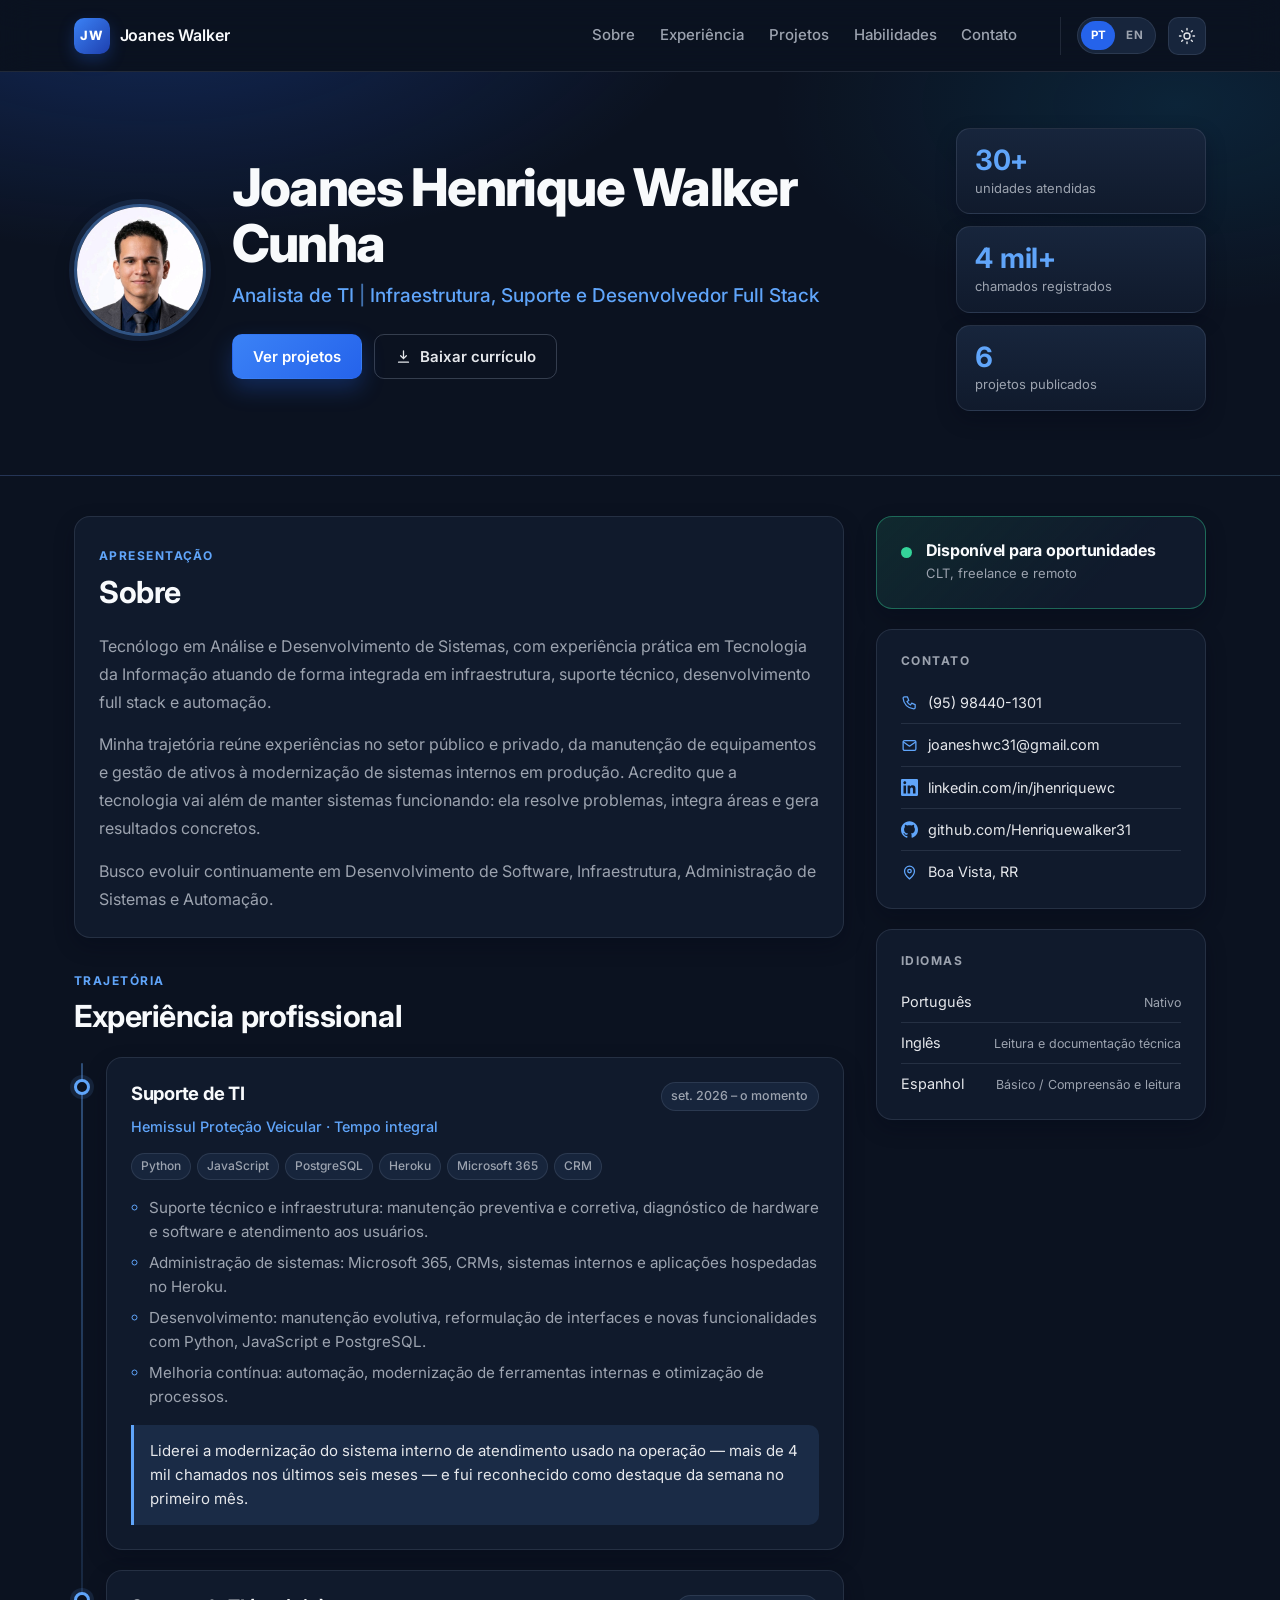
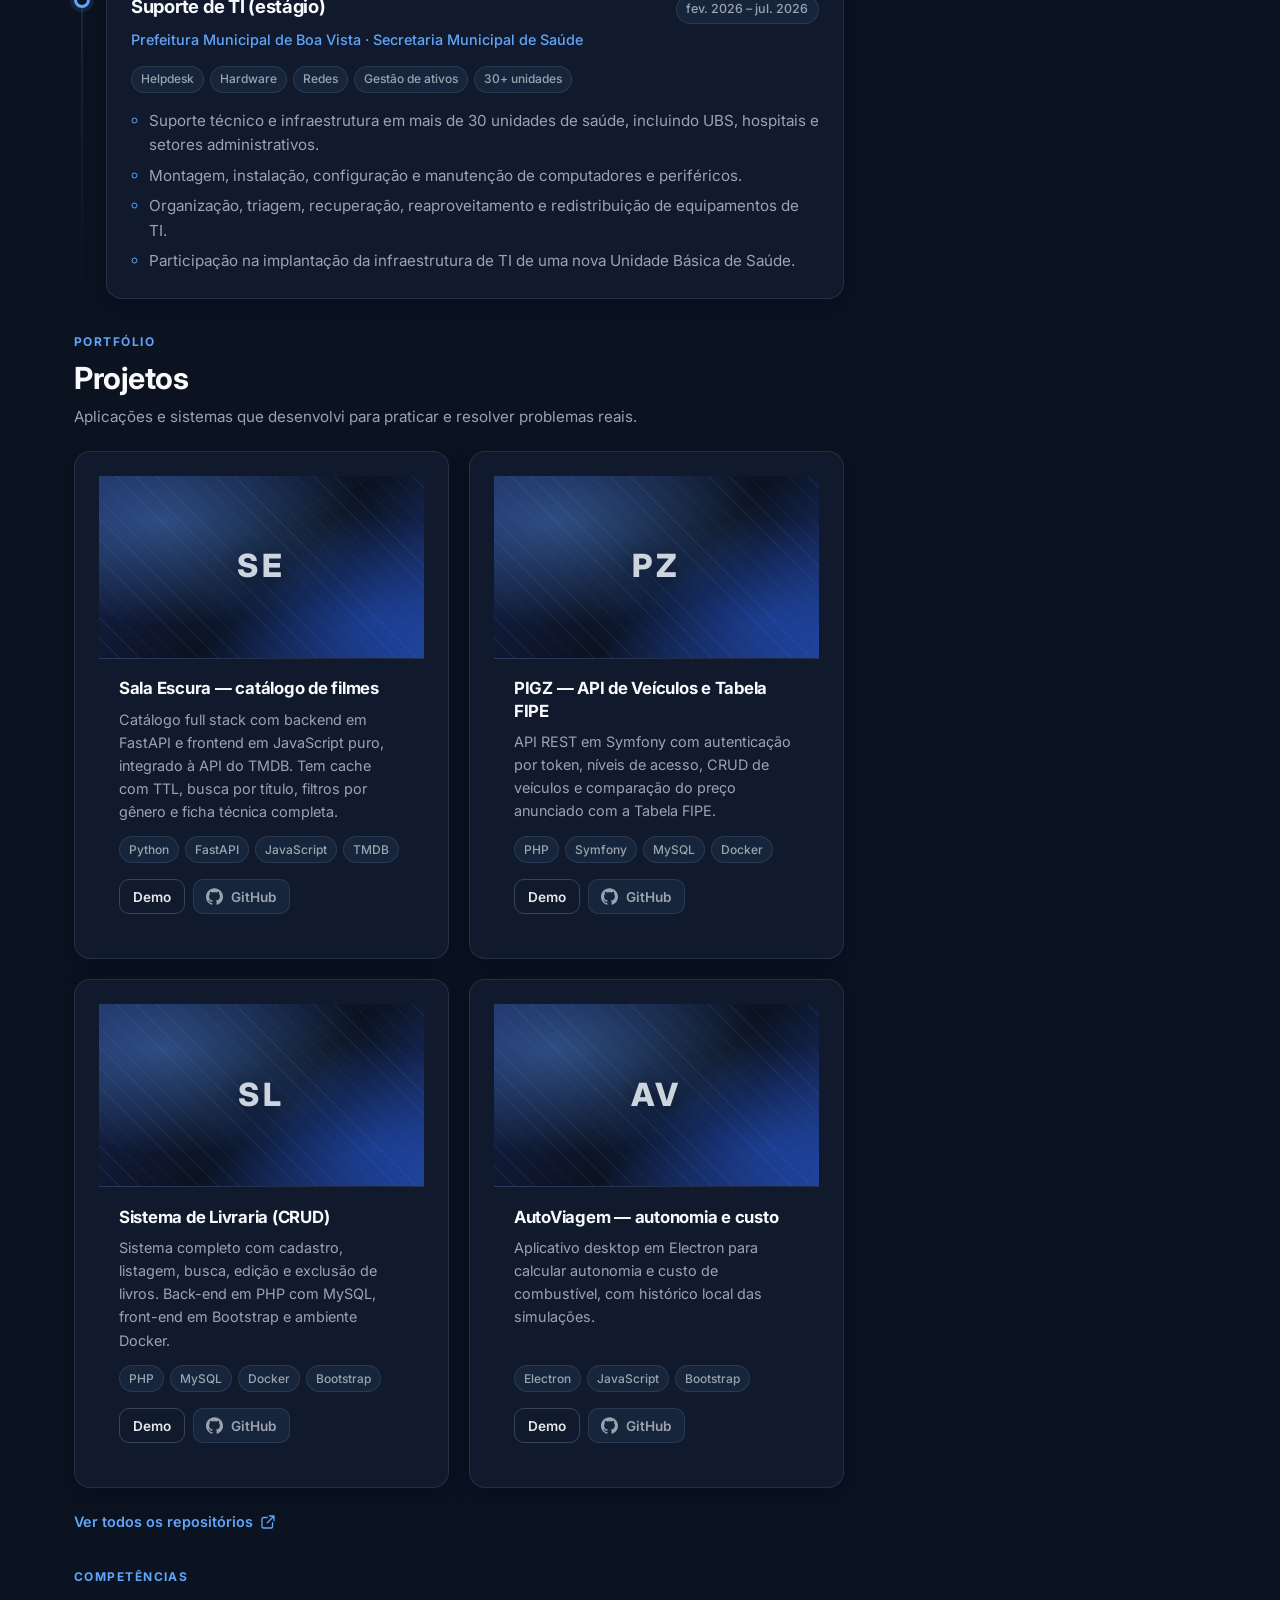
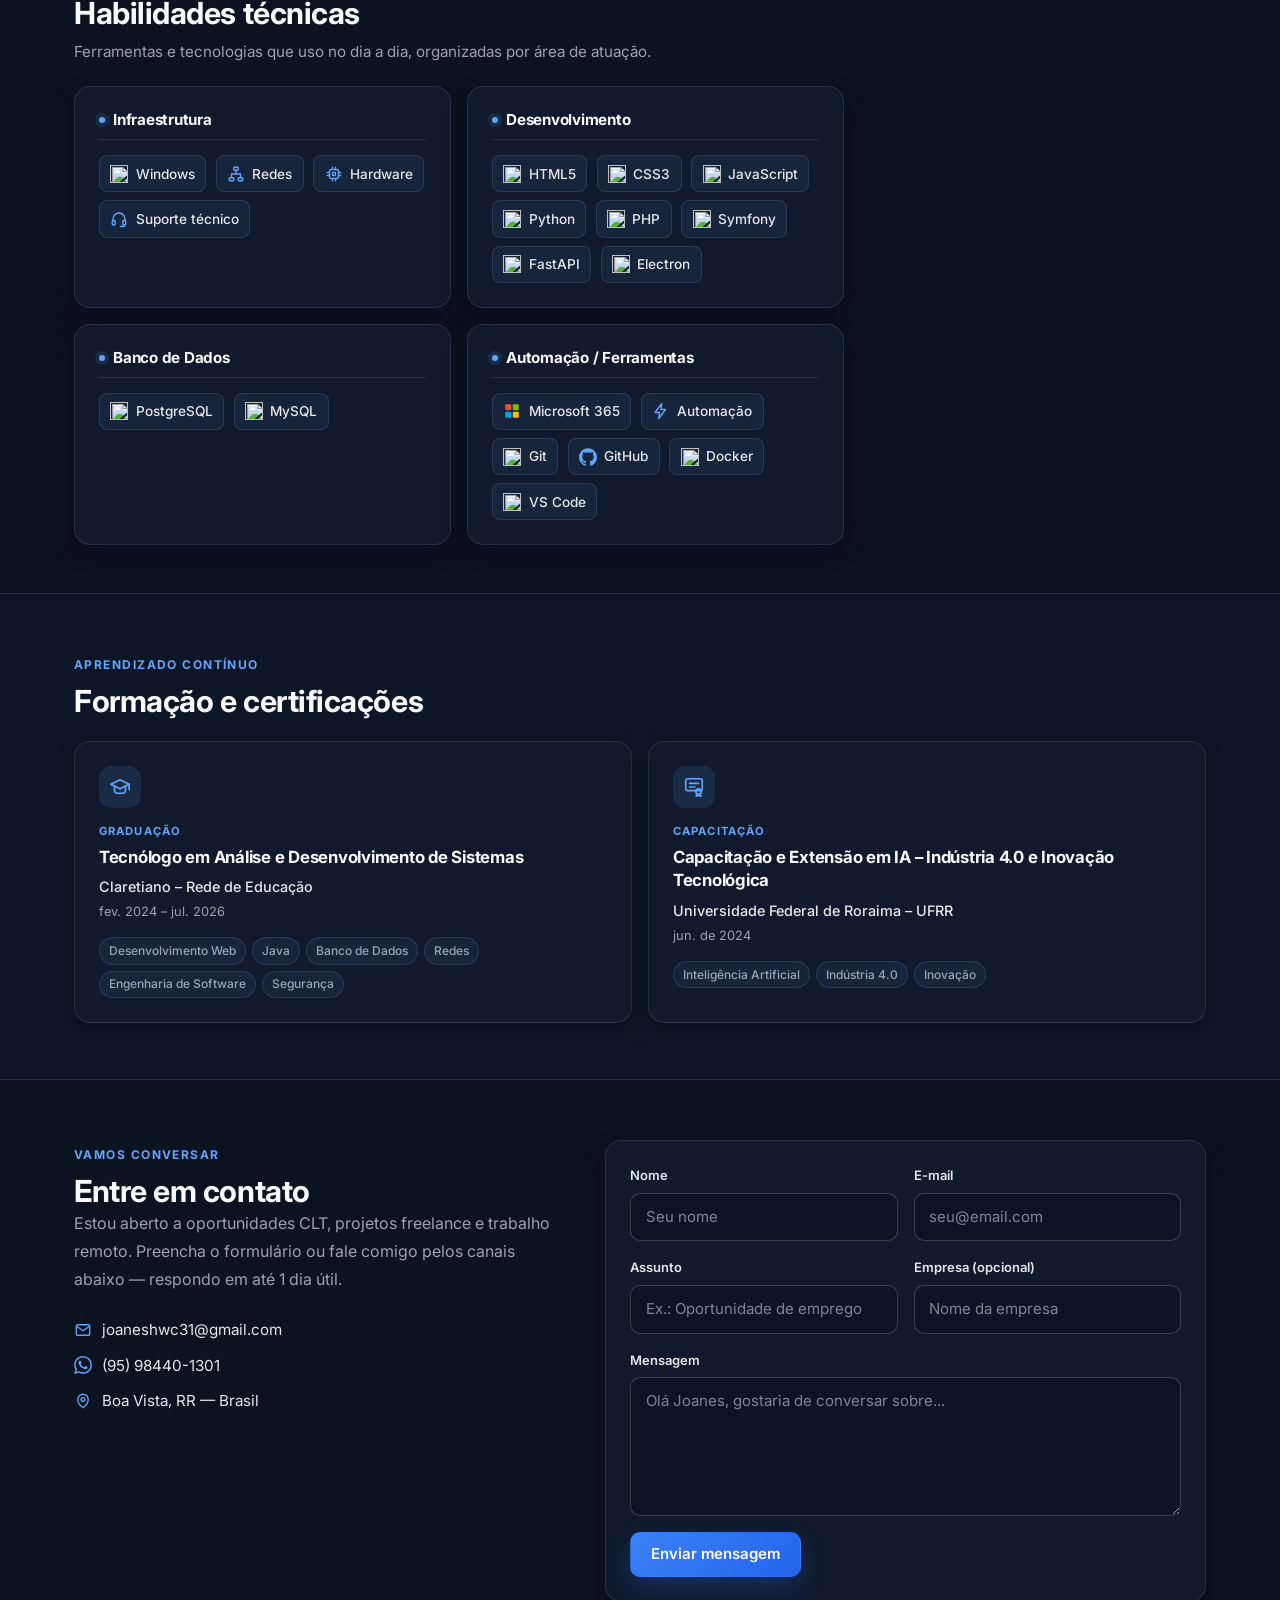
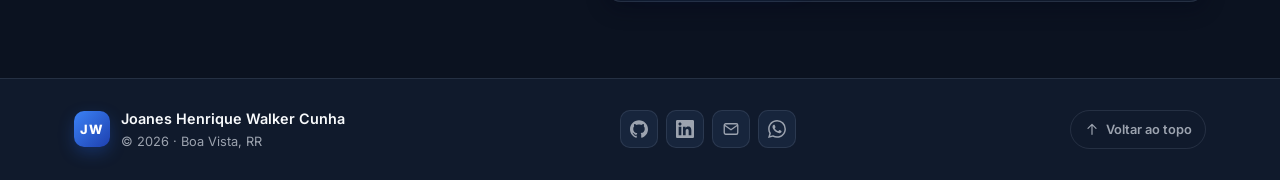
==== commit e4a2976f: "feat: adiciona script.js com tema, i18n, menu, animacoes e Formspree" ====
--- a/index.html
+++ b/index.html
@@ -159,7 +159,7 @@
             <span class="stat-label" data-i18n="stats.units">unidades atendidas</span>
           </li>
           <li class="stat">
-            <span class="stat-value" data-count="4" data-suffix=" mil+">4 mil+</span>
+            <span class="stat-value" data-count="4" data-suffix=" mil+" data-suffix-en="k+">4 mil+</span>
             <span class="stat-label" data-i18n="stats.tickets">chamados registrados</span>
           </li>
           <li class="stat">
--- a/style.css
+++ b/style.css
@@ -0,0 +1,1691 @@
+/* ==========================================================================
+   Portfólio — Joanes Walker
+   CSS puro, organizado por seções e com tokens em :root.
+   Tema escuro é o padrão; [data-theme="light"] sobrescreve os tokens.
+   ========================================================================== */
+
+/* --------------------------------------------------------------------------
+   1. Tokens / variáveis
+   -------------------------------------------------------------------------- */
+:root {
+  color-scheme: dark;
+
+  /* Cores base */
+  --bg: #0b1220;
+  --bg-soft: #0d1626;
+  --surface: #101a2c;
+  --surface-2: #17253c;
+  --bg-input: #0b1424;
+  --header-bg: rgba(11, 18, 32, 0.78);
+
+  /* Texto (contraste WCAG AA sobre --surface) */
+  --text: #e5e7eb;
+  --text-muted: #9ca3af;
+  --heading: #f8fafc;
+
+  /* Azul de destaque */
+  --accent: #60a5fa;
+  --accent-strong: #3b82f6;
+  --accent-solid: #2563eb;
+  --accent-soft: rgba(96, 165, 250, 0.12);
+  --accent-glow: rgba(37, 99, 235, 0.28);
+
+  /* Estados */
+  --green: #34d399;
+  --success: #6ee7b7;
+  --success-soft: rgba(52, 211, 153, 0.12);
+  --danger: #fca5a5;
+  --danger-soft: rgba(248, 113, 113, 0.12);
+
+  /* Bordas e sombras */
+  --border: rgba(148, 163, 184, 0.16);
+  --border-strong: rgba(148, 163, 184, 0.3);
+  --shadow: 0 18px 40px rgba(2, 6, 23, 0.45);
+  --shadow-sm: 0 8px 20px rgba(2, 6, 23, 0.3);
+
+  /* Layout */
+  --header-h: 64px;
+  --maxw: 1180px;
+  --radius: 16px;
+  --radius-sm: 10px;
+  --gap: 1.75rem;
+
+  /* Tipografia */
+  --font: "Inter", system-ui, -apple-system, "Segoe UI", Roboto, Arial, sans-serif;
+}
+
+[data-theme="light"] {
+  color-scheme: light;
+
+  --bg: #f4f7fb;
+  --bg-soft: #eef2f8;
+  --surface: #ffffff;
+  --surface-2: #f1f5f9;
+  --bg-input: #f8fafc;
+  --header-bg: rgba(248, 250, 252, 0.82);
+
+  --text: #1e293b;
+  --text-muted: #475569;
+  --heading: #0f172a;
+
+  --accent: #1d4ed8;
+  --accent-strong: #1e40af;
+  --accent-solid: #1d4ed8;
+  --accent-soft: rgba(37, 99, 235, 0.1);
+  --accent-glow: rgba(59, 130, 246, 0.16);
+
+  --green: #059669;
+  --success: #047857;
+  --success-soft: rgba(5, 150, 105, 0.1);
+  --danger: #b91c1c;
+  --danger-soft: rgba(220, 38, 38, 0.08);
+
+  --border: rgba(15, 23, 42, 0.1);
+  --border-strong: rgba(15, 23, 42, 0.2);
+  --shadow: 0 18px 40px rgba(15, 23, 42, 0.08);
+  --shadow-sm: 0 8px 20px rgba(15, 23, 42, 0.06);
+}
+
+/* --------------------------------------------------------------------------
+   2. Reset e base
+   -------------------------------------------------------------------------- */
+*,
+*::before,
+*::after {
+  box-sizing: border-box;
+}
+
+html {
+  scroll-behavior: smooth;
+  -webkit-text-size-adjust: 100%;
+}
+
+body {
+  margin: 0;
+  min-width: 320px;
+  background: var(--bg);
+  color: var(--text);
+  font-family: var(--font);
+  font-size: 1rem;
+  line-height: 1.65;
+  -webkit-font-smoothing: antialiased;
+  -moz-osx-font-smoothing: grayscale;
+  transition: background-color 0.3s ease, color 0.3s ease;
+}
+
+img,
+svg {
+  display: block;
+  max-width: 100%;
+}
+
+img {
+  height: auto;
+}
+
+a {
+  color: var(--accent);
+  text-decoration-thickness: 1px;
+  text-underline-offset: 3px;
+}
+
+h1,
+h2,
+h3 {
+  margin: 0;
+  color: var(--heading);
+  font-weight: 700;
+  letter-spacing: -0.015em;
+  line-height: 1.2;
+}
+
+p,
+ul,
+ol {
+  margin: 0;
+}
+
+ul,
+ol {
+  padding: 0;
+}
+
+button {
+  font: inherit;
+  color: inherit;
+}
+
+::selection {
+  background: var(--accent-strong);
+  color: #ffffff;
+}
+
+/* Foco visível e consistente */
+:focus-visible {
+  outline: 2px solid var(--accent);
+  outline-offset: 3px;
+  border-radius: 6px;
+}
+
+.skip-link {
+  position: fixed;
+  top: 12px;
+  left: 12px;
+  z-index: 200;
+  padding: 0.65rem 1rem;
+  border-radius: 8px;
+  background: var(--accent-solid);
+  color: #ffffff;
+  font-size: 0.875rem;
+  font-weight: 600;
+  text-decoration: none;
+  transform: translateY(-160%);
+  transition: transform 0.2s ease;
+}
+
+.skip-link:focus {
+  transform: translateY(0);
+}
+
+/* Sprite SVG */
+.svg-sprite {
+  position: absolute;
+  width: 0;
+  height: 0;
+  overflow: hidden;
+}
+
+.icon {
+  width: 18px;
+  height: 18px;
+  flex: none;
+}
+
+.container {
+  width: 100%;
+  max-width: var(--maxw);
+  margin-inline: auto;
+  padding-inline: 1rem;
+}
+
+/* Compensa a navbar fixa ao navegar por âncoras */
+section[id],
+#inicio {
+  scroll-margin-top: calc(var(--header-h) + 20px);
+}
+
+main {
+  padding-top: var(--header-h);
+}
+
+/* --------------------------------------------------------------------------
+   3. Navbar
+   -------------------------------------------------------------------------- */
+.site-header {
+  position: fixed;
+  inset: 0 0 auto 0;
+  z-index: 100;
+  height: var(--header-h);
+  background: var(--header-bg);
+  border-bottom: 1px solid var(--border);
+  backdrop-filter: blur(16px);
+  -webkit-backdrop-filter: blur(16px);
+}
+
+.navbar {
+  display: flex;
+  align-items: center;
+  justify-content: space-between;
+  gap: 1rem;
+  height: 100%;
+}
+
+.brand {
+  display: inline-flex;
+  align-items: center;
+  gap: 0.6rem;
+  color: var(--heading);
+  font-weight: 600;
+  text-decoration: none;
+  letter-spacing: -0.01em;
+}
+
+.brand-mark {
+  display: grid;
+  place-items: center;
+  width: 36px;
+  height: 36px;
+  border-radius: 10px;
+  background: linear-gradient(135deg, var(--accent-strong), #1e40af);
+  color: #ffffff;
+  font-size: 0.8rem;
+  font-weight: 800;
+  letter-spacing: 0.04em;
+  box-shadow: 0 6px 16px var(--accent-glow);
+}
+
+.brand-text {
+  font-size: 1rem;
+}
+
+.brand:hover .brand-text {
+  color: var(--accent);
+}
+
+/* Hamburguer (mobile) */
+.nav-toggle {
+  display: grid;
+  place-items: center;
+  width: 42px;
+  height: 42px;
+  padding: 0;
+  border: 1px solid var(--border);
+  border-radius: 10px;
+  background: var(--surface-2);
+  color: var(--text);
+  cursor: pointer;
+}
+
+.nav-toggle .icon {
+  width: 22px;
+  height: 22px;
+}
+
+.nav-toggle .icon-close {
+  display: none;
+}
+
+.nav-toggle[aria-expanded="true"] .icon-menu {
+  display: none;
+}
+
+.nav-toggle[aria-expanded="true"] .icon-close {
+  display: block;
+}
+
+/* Painel de navegação — base mobile (dropdown) */
+.nav-panel {
+  position: absolute;
+  top: 100%;
+  left: 0;
+  right: 0;
+  display: flex;
+  flex-direction: column;
+  gap: 1rem;
+  max-height: calc(100vh - var(--header-h));
+  padding: 1rem;
+  overflow-y: auto;
+  background: var(--surface);
+  border-bottom: 1px solid var(--border);
+  box-shadow: var(--shadow);
+  transform: translateY(-8px);
+  transition: opacity 0.2s ease, transform 0.2s ease, visibility 0.2s;
+}
+
+.js .nav-panel {
+  opacity: 0;
+  visibility: hidden;
+  pointer-events: none;
+}
+
+.js .nav-panel.is-open {
+  opacity: 1;
+  visibility: visible;
+  pointer-events: auto;
+  transform: translateY(0);
+}
+
+.nav-links {
+  display: flex;
+  flex-direction: column;
+  gap: 0.2rem;
+  width: 100%;
+  list-style: none;
+}
+
+.nav-link {
+  display: block;
+  padding: 0.7rem 0.9rem;
+  border-radius: 8px;
+  color: var(--text-muted);
+  font-size: 1rem;
+  font-weight: 500;
+  text-decoration: none;
+  transition: color 0.2s ease, background-color 0.2s ease;
+}
+
+.nav-link:hover {
+  color: var(--heading);
+  background: var(--surface-2);
+}
+
+.nav-link.is-active {
+  color: var(--accent);
+  background: var(--accent-soft);
+}
+
+.nav-actions {
+  display: flex;
+  align-items: center;
+  justify-content: space-between;
+  gap: 0.75rem;
+  padding-top: 1rem;
+  border-top: 1px solid var(--border);
+}
+
+.lang-switch {
+  display: inline-flex;
+  gap: 2px;
+  padding: 3px;
+  border: 1px solid var(--border);
+  border-radius: 999px;
+  background: var(--surface-2);
+}
+
+.lang-btn {
+  min-width: 34px;
+  padding: 0.3rem 0.55rem;
+  border: 0;
+  border-radius: 999px;
+  background: transparent;
+  color: var(--text-muted);
+  font-size: 0.72rem;
+  font-weight: 700;
+  letter-spacing: 0.04em;
+  cursor: pointer;
+  transition: background-color 0.2s ease, color 0.2s ease;
+}
+
+.lang-btn:hover {
+  color: var(--heading);
+}
+
+.lang-btn.is-active {
+  background: var(--accent-solid);
+  color: #ffffff;
+}
+
+.theme-toggle {
+  display: grid;
+  place-items: center;
+  width: 38px;
+  height: 38px;
+  padding: 0;
+  border: 1px solid var(--border);
+  border-radius: 10px;
+  background: var(--surface-2);
+  color: var(--text);
+  cursor: pointer;
+  transition: border-color 0.2s ease, color 0.2s ease;
+}
+
+.theme-toggle:hover {
+  border-color: var(--accent);
+  color: var(--accent);
+}
+
+.theme-toggle .icon {
+  width: 18px;
+  height: 18px;
+}
+
+.theme-toggle .icon-moon {
+  display: none;
+}
+
+[data-theme="light"] .theme-toggle .icon-sun {
+  display: none;
+}
+
+[data-theme="light"] .theme-toggle .icon-moon {
+  display: block;
+}
+
+body.nav-locked {
+  overflow: hidden;
+}
+
+/* --------------------------------------------------------------------------
+   4. Hero
+   -------------------------------------------------------------------------- */
+.hero {
+  position: relative;
+  padding: 2.25rem 0 2.75rem;
+  border-bottom: 1px solid var(--border);
+  background:
+    radial-gradient(900px 420px at 12% -20%, var(--accent-glow), transparent 62%),
+    radial-gradient(700px 360px at 92% 8%, rgba(14, 165, 233, 0.12), transparent 58%),
+    var(--bg);
+}
+
+.hero-grid {
+  display: grid;
+  gap: 2rem;
+}
+
+.hero-content {
+  display: flex;
+  flex-direction: column;
+  align-items: flex-start;
+  gap: 1.35rem;
+  min-width: 0;
+}
+
+.hero-photo {
+  width: 96px;
+  height: 96px;
+  border-radius: 50%;
+  border: 3px solid rgba(96, 165, 250, 0.45);
+  object-fit: cover;
+  box-shadow: 0 0 0 5px var(--accent-soft), var(--shadow-sm);
+}
+
+.hero-name {
+  font-size: clamp(1.75rem, 6vw, 3.25rem);
+  font-weight: 800;
+  letter-spacing: -0.03em;
+  line-height: 1.08;
+}
+
+.hero-role {
+  margin-top: 0.6rem;
+  color: var(--accent);
+  font-size: clamp(1.0625rem, 1.6vw, 1.1875rem);
+  font-weight: 500;
+  line-height: 1.5;
+}
+
+/* Mobile: quebra após "Analista de TI" e esconde o separador "|" */
+.hero-role > span:not(.role-sep) {
+  display: block;
+}
+
+.role-sep {
+  display: none;
+  opacity: 0.65;
+}
+
+.hero-actions {
+  display: flex;
+  flex-wrap: wrap;
+  gap: 0.75rem;
+  margin-top: 1.5rem;
+}
+
+/* Estatísticas */
+.hero-stats {
+  display: flex;
+  flex-direction: column;
+  gap: 0.6rem;
+  width: 100%;
+  list-style: none;
+}
+
+.stat {
+  display: flex;
+  align-items: center;
+  justify-content: space-between;
+  gap: 1rem;
+  padding: 0.9rem 1.1rem;
+  background: linear-gradient(180deg, var(--surface-2), var(--surface));
+  border: 1px solid var(--border);
+  border-radius: 14px;
+  box-shadow: var(--shadow-sm);
+}
+
+.stat-value {
+  color: var(--accent);
+  font-size: 1.75rem;
+  font-weight: 700;
+  line-height: 1.1;
+  letter-spacing: -0.02em;
+  font-variant-numeric: tabular-nums;
+}
+
+.stat-label {
+  margin: 0;
+  color: var(--text-muted);
+  font-size: 0.8125rem; /* 13px — mínimo para legibilidade */
+  line-height: 1.35;
+  text-align: right;
+}
+
+/* --------------------------------------------------------------------------
+   5. Botões
+   -------------------------------------------------------------------------- */
+.btn {
+  display: inline-flex;
+  align-items: center;
+  justify-content: center;
+  gap: 0.5rem;
+  padding: 0.78rem 1.25rem;
+  border: 1px solid transparent;
+  border-radius: var(--radius-sm);
+  font-size: 0.9375rem;
+  font-weight: 600;
+  line-height: 1.2;
+  text-decoration: none;
+  cursor: pointer;
+  transition: transform 0.2s ease, background-color 0.2s ease,
+    border-color 0.2s ease, color 0.2s ease, box-shadow 0.2s ease;
+}
+
+.btn .icon {
+  width: 17px;
+  height: 17px;
+}
+
+.btn-primary {
+  background: linear-gradient(135deg, var(--accent-strong), var(--accent-solid));
+  color: #ffffff;
+  box-shadow: 0 10px 22px var(--accent-glow);
+}
+
+.btn-primary:hover {
+  transform: translateY(-2px);
+  filter: brightness(1.06);
+}
+
+.btn-outline {
+  background: transparent;
+  border-color: var(--border-strong);
+  color: var(--text);
+}
+
+.btn-outline:hover {
+  border-color: var(--accent);
+  background: var(--accent-soft);
+  color: var(--accent);
+  transform: translateY(-2px);
+}
+
+.btn-ghost {
+  background: var(--surface-2);
+  border-color: var(--border);
+  color: var(--text-muted);
+}
+
+.btn-ghost:hover {
+  border-color: var(--accent);
+  color: var(--accent);
+}
+
+.btn-sm {
+  padding: 0.5rem 0.8rem;
+  font-size: 0.85rem;
+}
+
+.btn:disabled {
+  opacity: 0.7;
+  cursor: not-allowed;
+  transform: none;
+  filter: none;
+}
+
+/* --------------------------------------------------------------------------
+   6. Layout principal
+   -------------------------------------------------------------------------- */
+.layout {
+  display: grid;
+  gap: var(--gap);
+  padding-top: 2rem;
+  padding-bottom: 2.5rem;
+}
+
+.main-col,
+.side-col {
+  display: flex;
+  flex-direction: column;
+  gap: var(--gap);
+  min-width: 0;
+}
+
+.side-col {
+  gap: 1.25rem;
+}
+
+/* --------------------------------------------------------------------------
+   7. Cards e cabeçalhos de seção
+   -------------------------------------------------------------------------- */
+.card {
+  background: var(--surface);
+  border: 1px solid var(--border);
+  border-radius: var(--radius);
+  padding: 1.25rem;
+  box-shadow: var(--shadow-sm);
+}
+
+.section-head {
+  margin-bottom: 1.35rem;
+}
+
+.section-eyebrow {
+  display: inline-block;
+  color: var(--accent);
+  font-size: 0.75rem;
+  font-weight: 700;
+  letter-spacing: 0.12em;
+  text-transform: uppercase;
+}
+
+.section-title {
+  margin-top: 0.4rem;
+  font-size: clamp(1.4rem, 4vw, 1.9rem);
+}
+
+.section-subtitle {
+  max-width: 60ch;
+  margin-top: 0.55rem;
+  color: var(--text-muted);
+  font-size: 0.95rem;
+  line-height: 1.6;
+}
+
+.section-text {
+  color: var(--text-muted);
+  font-size: 1rem;
+  line-height: 1.75;
+}
+
+.section-text + .section-text {
+  margin-top: 0.9rem;
+}
+
+/* --------------------------------------------------------------------------
+   8. Linha do tempo (experiência)
+   -------------------------------------------------------------------------- */
+.timeline {
+  position: relative;
+  display: flex;
+  flex-direction: column;
+  gap: 1.25rem;
+  padding-left: 1.25rem;
+  list-style: none;
+}
+
+.timeline::before {
+  content: "";
+  position: absolute;
+  top: 0.4rem;
+  bottom: 0.4rem;
+  left: 5px;
+  width: 2px;
+  border-radius: 2px;
+  background: linear-gradient(180deg, var(--accent), transparent);
+  opacity: 0.4;
+}
+
+.timeline-item {
+  position: relative;
+}
+
+.timeline-marker {
+  position: absolute;
+  top: 1.4rem;
+  left: -1.25rem;
+  width: 12px;
+  height: 12px;
+  border-radius: 50%;
+  background: var(--bg);
+  border: 3px solid var(--accent);
+  box-shadow: 0 0 0 4px var(--accent-soft);
+}
+
+.timeline-card {
+  position: relative;
+}
+
+.timeline-top {
+  display: flex;
+  flex-wrap: wrap;
+  align-items: baseline;
+  justify-content: space-between;
+  gap: 0.5rem 1rem;
+}
+
+.timeline-role {
+  font-size: 1.15rem;
+}
+
+.timeline-period {
+  padding: 0.2rem 0.6rem;
+  border: 1px solid var(--border);
+  border-radius: 999px;
+  background: var(--surface-2);
+  color: var(--text-muted);
+  font-size: 0.78rem;
+  font-weight: 500;
+  white-space: nowrap;
+}
+
+.timeline-org {
+  margin-top: 0.3rem;
+  color: var(--accent);
+  font-size: 0.9rem;
+  font-weight: 500;
+}
+
+.timeline-list {
+  display: flex;
+  flex-direction: column;
+  gap: 0.4rem;
+  margin-top: 1rem;
+  padding-left: 1.1rem;
+  color: var(--text-muted);
+  font-size: 0.95rem;
+  line-height: 1.6;
+}
+
+.timeline-list li::marker {
+  color: var(--accent);
+}
+
+.timeline-result {
+  margin-top: 1rem;
+  padding: 0.85rem 1rem;
+  border-left: 3px solid var(--accent);
+  border-radius: 0 10px 10px 0;
+  background: var(--accent-soft);
+  color: var(--text);
+  font-size: 0.9375rem;
+  line-height: 1.6;
+}
+
+/* --------------------------------------------------------------------------
+   9. Tags
+   -------------------------------------------------------------------------- */
+.tag-list {
+  display: flex;
+  flex-wrap: wrap;
+  gap: 0.4rem;
+  margin-top: 0.85rem;
+  list-style: none;
+}
+
+.tag {
+  padding: 0.22rem 0.55rem;
+  border: 1px solid var(--border);
+  border-radius: 999px;
+  background: var(--surface-2);
+  color: var(--text-muted);
+  font-size: 0.75rem;
+  font-weight: 500;
+  line-height: 1.5;
+}
+
+/* --------------------------------------------------------------------------
+   10. Projetos
+   -------------------------------------------------------------------------- */
+.project-grid {
+  display: grid;
+  grid-template-columns: 1fr;
+  gap: 1.15rem;
+}
+
+.project-card {
+  display: flex;
+  flex-direction: column;
+  padding: 0;
+  overflow: hidden;
+  transition: transform 0.25s ease, border-color 0.25s ease,
+    box-shadow 0.25s ease;
+}
+
+.project-card:hover {
+  transform: translateY(-4px);
+  border-color: var(--accent);
+  box-shadow: var(--shadow);
+}
+
+.project-thumb {
+  position: relative;
+  display: grid;
+  place-items: center;
+  aspect-ratio: 16 / 9;
+  overflow: hidden;
+  border-bottom: 1px solid var(--border);
+  background: linear-gradient(135deg, #172554 0%, #0b1220 55%, #1e3a8a 100%);
+}
+
+.project-thumb::before {
+  content: "";
+  position: absolute;
+  inset: 0;
+  background:
+    radial-gradient(320px 160px at 20% 25%, rgba(96, 165, 250, 0.35), transparent 65%),
+    radial-gradient(280px 160px at 85% 80%, rgba(37, 99, 235, 0.35), transparent 65%),
+    repeating-linear-gradient(45deg, rgba(148, 163, 184, 0.08) 0 1px, transparent 1px 14px);
+}
+
+.thumb-mark {
+  position: relative;
+  z-index: 1;
+  color: rgba(226, 232, 240, 0.9);
+  font-size: 2rem;
+  font-weight: 800;
+  letter-spacing: 0.12em;
+  text-shadow: 0 4px 18px rgba(2, 6, 23, 0.6);
+}
+
+.project-body {
+  display: flex;
+  flex: 1;
+  flex-direction: column;
+  padding: 1.15rem 1.25rem 1.25rem;
+}
+
+.project-title {
+  font-size: 1.05rem;
+  line-height: 1.35;
+}
+
+.project-desc {
+  flex: 1;
+  margin-top: 0.5rem;
+  color: var(--text-muted);
+  font-size: 0.9rem;
+  line-height: 1.6;
+}
+
+.project-actions {
+  display: flex;
+  flex-wrap: wrap;
+  gap: 0.5rem;
+  margin-top: 1rem;
+}
+
+.link-more {
+  display: inline-flex;
+  align-items: center;
+  gap: 0.4rem;
+  margin-top: 1.35rem;
+  color: var(--accent);
+  font-size: 0.9rem;
+  font-weight: 600;
+  text-decoration: none;
+}
+
+.link-more:hover {
+  text-decoration: underline;
+}
+
+.link-more .icon {
+  transition: transform 0.2s ease;
+}
+
+.link-more:hover .icon {
+  transform: translate(2px, -2px);
+}
+
+/* --------------------------------------------------------------------------
+   11. Habilidades
+   -------------------------------------------------------------------------- */
+.skills-grid {
+  display: grid;
+  grid-template-columns: 1fr;
+  gap: 1rem;
+}
+
+.skill-group {
+  padding: 1.15rem;
+}
+
+.skill-group-title {
+  display: flex;
+  align-items: center;
+  gap: 0.5rem;
+  margin-bottom: 0.95rem;
+  padding-bottom: 0.6rem;
+  border-bottom: 1px solid var(--border);
+  font-size: 0.95rem;
+}
+
+.skill-group-title::before {
+  content: "";
+  width: 6px;
+  height: 6px;
+  border-radius: 50%;
+  background: var(--accent);
+  box-shadow: 0 0 0 4px var(--accent-soft);
+}
+
+.skill-list {
+  display: flex;
+  flex-wrap: wrap;
+  gap: 0.5rem 0.6rem;
+  list-style: none;
+}
+
+.skill-item {
+  display: inline-flex;
+  align-items: center;
+  gap: 0.45rem;
+  padding: 0.4rem 0.65rem;
+  border: 1px solid var(--border);
+  border-radius: 8px;
+  background: var(--surface-2);
+  color: var(--text);
+  font-size: 0.85rem;
+  font-weight: 500;
+  transition: border-color 0.2s ease;
+}
+
+.skill-item:hover {
+  border-color: var(--accent);
+}
+
+.skill-icon {
+  width: 18px;
+  height: 18px;
+  flex: none;
+  object-fit: contain;
+  color: var(--accent);
+}
+
+/* Ícones de marca podem ser claros demais em fundo claro — mantemos a cor da marca */
+img.skill-icon {
+  display: block;
+}
+
+/* --------------------------------------------------------------------------
+   12. Formação e certificações
+   -------------------------------------------------------------------------- */
+.section-alt {
+  padding-block: 2.75rem;
+  border-block: 1px solid var(--border);
+  background: var(--bg-soft);
+}
+
+.certs-grid {
+  display: grid;
+  grid-template-columns: 1fr;
+  gap: 1rem;
+}
+
+.cert-card {
+  display: flex;
+  flex-direction: column;
+  align-items: flex-start;
+  padding: 1.35rem;
+}
+
+.cert-icon {
+  display: grid;
+  place-items: center;
+  width: 42px;
+  height: 42px;
+  margin-bottom: 0.85rem;
+  border-radius: 12px;
+  background: var(--accent-soft);
+  color: var(--accent);
+}
+
+.cert-icon .icon {
+  width: 22px;
+  height: 22px;
+}
+
+.cert-label {
+  color: var(--accent);
+  font-size: 0.7rem;
+  font-weight: 700;
+  letter-spacing: 0.1em;
+  text-transform: uppercase;
+}
+
+.cert-title {
+  margin-top: 0.35rem;
+  font-size: 1.05rem;
+  line-height: 1.4;
+}
+
+.cert-org {
+  margin-top: 0.35rem;
+  color: var(--text);
+  font-size: 0.9rem;
+  font-weight: 500;
+}
+
+.cert-period {
+  margin-top: 0.15rem;
+  color: var(--text-muted);
+  font-size: 0.8rem;
+}
+
+.cert-card .tag-list {
+  margin-top: 0.95rem;
+}
+
+/* --------------------------------------------------------------------------
+   13. Coluna lateral
+   -------------------------------------------------------------------------- */
+.status-card {
+  display: flex;
+  align-items: flex-start;
+  gap: 0.85rem;
+  border-color: rgba(52, 211, 153, 0.4);
+  background: linear-gradient(135deg, var(--success-soft), var(--surface) 70%);
+}
+
+.status-pulse {
+  position: relative;
+  flex: none;
+  width: 11px;
+  height: 11px;
+  margin-top: 0.35rem;
+  border-radius: 50%;
+  background: var(--green);
+  animation: status-pulse 2.2s ease-out infinite;
+}
+
+@keyframes status-pulse {
+  0% {
+    box-shadow: 0 0 0 0 rgba(52, 211, 153, 0.55);
+  }
+  70% {
+    box-shadow: 0 0 0 10px rgba(52, 211, 153, 0);
+  }
+  100% {
+    box-shadow: 0 0 0 0 rgba(52, 211, 153, 0);
+  }
+}
+
+.status-title {
+  font-size: 1rem;
+}
+
+.status-text {
+  margin-top: 0.15rem;
+  color: var(--text-muted);
+  font-size: 0.8125rem;
+}
+
+.card-title {
+  margin-bottom: 0.85rem;
+  color: var(--text-muted);
+  font-size: 0.75rem;
+  font-weight: 700;
+  letter-spacing: 0.12em;
+  text-transform: uppercase;
+}
+
+.contact-list,
+.language-list {
+  display: flex;
+  flex-direction: column;
+  list-style: none;
+}
+
+.contact-item {
+  display: flex;
+  align-items: center;
+  gap: 0.65rem;
+  padding: 0.55rem 0;
+  border-bottom: 1px solid var(--border);
+  font-size: 0.9rem;
+}
+
+.contact-item:last-child {
+  border-bottom: 0;
+  padding-bottom: 0;
+}
+
+.contact-item .icon {
+  width: 17px;
+  height: 17px;
+  color: var(--accent);
+}
+
+.contact-item a,
+.contact-item span {
+  color: var(--text);
+  text-decoration: none;
+  word-break: break-word;
+}
+
+.contact-item a:hover {
+  color: var(--accent);
+  text-decoration: underline;
+}
+
+.language-item {
+  display: flex;
+  align-items: baseline;
+  justify-content: space-between;
+  gap: 1rem;
+  padding: 0.5rem 0;
+  border-bottom: 1px solid var(--border);
+  font-size: 0.9rem;
+}
+
+.language-item:last-child {
+  border-bottom: 0;
+  padding-bottom: 0;
+}
+
+.language-level {
+  color: var(--text-muted);
+  font-size: 0.78rem;
+  text-align: right;
+}
+
+/* --------------------------------------------------------------------------
+   14. Contato (formulário)
+   -------------------------------------------------------------------------- */
+.contact-section {
+  padding-block: 3rem;
+}
+
+.contact-grid {
+  display: grid;
+  gap: 1.75rem;
+}
+
+.contact-highlight {
+  display: flex;
+  flex-direction: column;
+  gap: 0.65rem;
+  margin-top: 1.5rem;
+  list-style: none;
+}
+
+.contact-highlight li {
+  display: flex;
+  align-items: center;
+  gap: 0.6rem;
+  color: var(--text);
+  font-size: 0.95rem;
+}
+
+.contact-highlight .icon {
+  width: 18px;
+  height: 18px;
+  color: var(--accent);
+}
+
+.contact-highlight a {
+  color: var(--text);
+  text-decoration: none;
+}
+
+.contact-highlight a:hover {
+  color: var(--accent);
+  text-decoration: underline;
+}
+
+.contact-form {
+  display: flex;
+  flex-direction: column;
+  gap: 1rem;
+  position: relative;
+}
+
+.form-row {
+  display: grid;
+  gap: 1rem;
+}
+
+.form-field {
+  display: flex;
+  flex-direction: column;
+  gap: 0.4rem;
+}
+
+.form-field label {
+  color: var(--text);
+  font-size: 0.8125rem;
+  font-weight: 600;
+}
+
+.form-field input,
+.form-field textarea {
+  width: 100%;
+  padding: 0.75rem 0.9rem;
+  border: 1px solid var(--border-strong);
+  border-radius: 10px;
+  background: var(--bg-input);
+  color: var(--text);
+  font-family: inherit;
+  font-size: 0.9375rem;
+  line-height: 1.5;
+  transition: border-color 0.2s ease, box-shadow 0.2s ease;
+}
+
+.form-field input::placeholder,
+.form-field textarea::placeholder {
+  color: var(--text-muted);
+  opacity: 0.8;
+}
+
+.form-field input:focus,
+.form-field textarea:focus {
+  outline: none;
+  border-color: var(--accent);
+  box-shadow: 0 0 0 3px var(--accent-soft);
+}
+
+.form-field input[aria-invalid="true"],
+.form-field textarea[aria-invalid="true"] {
+  border-color: #ef4444;
+  box-shadow: 0 0 0 3px rgba(239, 68, 68, 0.15);
+}
+
+.form-field textarea {
+  min-height: 130px;
+  resize: vertical;
+}
+
+.field-error {
+  color: var(--danger);
+  font-size: 0.78rem;
+  line-height: 1.4;
+}
+
+.field-error:empty {
+  display: none;
+}
+
+/* Honeypot antispam */
+.hp {
+  position: absolute;
+  left: -9999px;
+  width: 1px;
+  height: 1px;
+  overflow: hidden;
+  opacity: 0;
+  pointer-events: none;
+}
+
+.form-status {
+  display: none;
+  padding: 0.8rem 0.95rem;
+  border-radius: 10px;
+  font-size: 0.875rem;
+  line-height: 1.5;
+}
+
+.form-status.is-success {
+  display: block;
+  border: 1px solid rgba(52, 211, 153, 0.45);
+  background: var(--success-soft);
+  color: var(--success);
+}
+
+.form-status.is-error {
+  display: block;
+  border: 1px solid rgba(239, 68, 68, 0.45);
+  background: var(--danger-soft);
+  color: var(--danger);
+}
+
+/* Aviso flutuante (links "Demo" sem URL) */
+.toast {
+  position: fixed;
+  left: 50%;
+  bottom: 1.5rem;
+  z-index: 200;
+  max-width: calc(100vw - 2rem);
+  padding: 0.75rem 1rem;
+  border: 1px solid var(--border-strong);
+  border-radius: 10px;
+  background: var(--surface);
+  color: var(--text);
+  box-shadow: var(--shadow);
+  font-size: 0.875rem;
+  text-align: center;
+  opacity: 0;
+  transform: translate(-50%, 0.75rem);
+  pointer-events: none;
+  transition: opacity 0.25s ease, transform 0.25s ease;
+}
+
+.toast.is-visible {
+  opacity: 1;
+  transform: translate(-50%, 0);
+}
+
+.contact-form .btn {
+  align-self: flex-start;
+}
+
+/* --------------------------------------------------------------------------
+   15. Rodapé
+   -------------------------------------------------------------------------- */
+.site-footer {
+  margin-top: 1rem;
+  padding-block: 1.75rem;
+  border-top: 1px solid var(--border);
+  background: var(--surface);
+}
+
+.footer-inner {
+  display: flex;
+  flex-direction: column;
+  align-items: flex-start;
+  gap: 1.25rem;
+}
+
+.footer-brand {
+  display: flex;
+  align-items: center;
+  gap: 0.7rem;
+}
+
+.footer-name {
+  color: var(--heading);
+  font-size: 0.9rem;
+  font-weight: 600;
+}
+
+.footer-note {
+  color: var(--text-muted);
+  font-size: 0.8rem;
+}
+
+.social-links {
+  display: flex;
+  gap: 0.5rem;
+  list-style: none;
+}
+
+.social-links a {
+  display: grid;
+  place-items: center;
+  width: 38px;
+  height: 38px;
+  border: 1px solid var(--border);
+  border-radius: 10px;
+  background: var(--surface-2);
+  color: var(--text-muted);
+  transition: transform 0.2s ease, color 0.2s ease, border-color 0.2s ease;
+}
+
+.social-links a:hover {
+  transform: translateY(-2px);
+  border-color: var(--accent);
+  color: var(--accent);
+}
+
+.social-links .icon {
+  width: 18px;
+  height: 18px;
+}
+
+.back-to-top {
+  display: inline-flex;
+  align-items: center;
+  gap: 0.4rem;
+  padding: 0.5rem 0.8rem;
+  border: 1px solid var(--border);
+  border-radius: 999px;
+  color: var(--text-muted);
+  font-size: 0.8rem;
+  font-weight: 600;
+  text-decoration: none;
+  transition: color 0.2s ease, border-color 0.2s ease;
+}
+
+.back-to-top:hover {
+  border-color: var(--accent);
+  color: var(--accent);
+}
+
+.back-to-top .icon {
+  width: 16px;
+  height: 16px;
+}
+
+/* --------------------------------------------------------------------------
+   16. Animações de entrada
+   -------------------------------------------------------------------------- */
+.js .reveal {
+  opacity: 0;
+  transform: translateY(18px);
+  transition: opacity 0.6s ease, transform 0.6s ease;
+}
+
+.js .reveal.is-visible {
+  opacity: 1;
+  transform: translateY(0);
+}
+
+/* --------------------------------------------------------------------------
+   17. Responsivo
+   -------------------------------------------------------------------------- */
+
+/* 600px+ */
+@media (min-width: 600px) {
+  .hero-content {
+    flex-direction: row;
+    align-items: center;
+    gap: 1.6rem;
+  }
+
+  .hero-photo {
+    width: 132px;
+    height: 132px;
+  }
+
+  .project-grid,
+  .skills-grid,
+  .certs-grid {
+    grid-template-columns: repeat(2, minmax(0, 1fr));
+  }
+
+  .form-row {
+    grid-template-columns: repeat(2, minmax(0, 1fr));
+  }
+
+  .footer-inner {
+    flex-direction: row;
+    flex-wrap: wrap;
+    align-items: center;
+    justify-content: space-between;
+  }
+}
+
+/* 768px+ */
+@media (min-width: 768px) {
+  :root {
+    --header-h: 72px;
+  }
+
+  .container {
+    padding-inline: 1.5rem;
+  }
+
+  .hero {
+    padding: 3rem 0 3.5rem;
+  }
+
+  .hero-stats {
+    display: grid;
+    grid-template-columns: repeat(3, minmax(0, 1fr));
+    gap: 0.75rem;
+  }
+
+  .stat {
+    display: flex;
+    flex-direction: column;
+    align-items: flex-start;
+    gap: 0.25rem;
+    padding: 1rem 1.15rem;
+  }
+
+  .stat-label {
+    margin-top: 0;
+    text-align: left;
+  }
+
+  .card {
+    padding: 1.5rem;
+  }
+
+  .timeline {
+    padding-left: 2rem;
+  }
+
+  .timeline::before {
+    left: 7px;
+  }
+
+  .timeline-marker {
+    left: -2rem;
+    width: 16px;
+    height: 16px;
+  }
+
+  .project-thumb {
+    aspect-ratio: 16 / 9;
+  }
+
+  .section-alt {
+    padding-block: 3.5rem;
+  }
+
+  .contact-section {
+    padding-block: 3.75rem;
+  }
+}
+
+/* 900px+ — navbar horizontal */
+@media (min-width: 900px) {
+  .nav-toggle {
+    display: none;
+  }
+
+  .nav-panel {
+    position: static;
+    flex-direction: row;
+    align-items: center;
+    gap: 2rem;
+    width: auto;
+    max-height: none;
+    margin-left: auto;
+    padding: 0;
+    overflow: visible;
+    background: transparent;
+    border: 0;
+    box-shadow: none;
+    transform: none;
+  }
+
+  .nav-links {
+    flex-direction: row;
+    width: auto;
+    gap: 0.15rem;
+  }
+
+  .nav-link {
+    padding: 0.45rem 0.7rem;
+    font-size: 0.9375rem;
+  }
+
+  .nav-actions {
+    justify-content: flex-start;
+    padding-top: 0;
+    padding-left: 1rem;
+    border-top: 0;
+    border-left: 1px solid var(--border);
+  }
+
+  .js .nav-panel {
+    opacity: 1;
+    visibility: visible;
+    pointer-events: auto;
+  }
+}
+
+/* 1024px+ — duas colunas */
+@media (min-width: 1024px) {
+  .hero-grid {
+    grid-template-columns: minmax(0, 1fr) 260px;
+    align-items: center;
+    gap: 2.5rem;
+  }
+
+  .hero-stats {
+    display: flex;
+    flex-direction: column;
+    width: 100%;
+    max-width: 260px;
+    justify-self: end;
+  }
+
+  .layout {
+    grid-template-columns: minmax(0, 1fr) 310px;
+    gap: 2rem;
+    padding-top: 2.5rem;
+    padding-bottom: 3rem;
+  }
+
+  .side-col {
+    position: sticky;
+    top: calc(var(--header-h) + 1.5rem);
+    align-self: start;
+  }
+
+  .contact-grid {
+    grid-template-columns: 0.9fr 1.1fr;
+    gap: 2.5rem;
+    align-items: start;
+  }
+
+  .project-grid {
+    gap: 1.25rem;
+  }
+}
+
+/* 1200px+ — título profissional em linha única */
+@media (min-width: 1200px) {
+  .hero-role > span:not(.role-sep) {
+    display: inline;
+  }
+
+  .role-sep {
+    display: inline;
+  }
+}
+
+/* 1280px+ */
+@media (min-width: 1280px) {
+  .hero-grid {
+    grid-template-columns: minmax(0, 1fr) 250px;
+    gap: 4rem;
+  }
+
+  .hero {
+    padding: 3.5rem 0 4rem;
+  }
+
+  .layout {
+    grid-template-columns: minmax(0, 1fr) 330px;
+  }
+}
+
+/* --------------------------------------------------------------------------
+   18. Movimento reduzido
+   -------------------------------------------------------------------------- */
+@media (prefers-reduced-motion: reduce) {
+  html {
+    scroll-behavior: auto;
+  }
+
+  *,
+  *::before,
+  *::after {
+    animation-duration: 0.01ms !important;
+    animation-iteration-count: 1 !important;
+    transition-duration: 0.01ms !important;
+    scroll-behavior: auto !important;
+  }
+
+  .js .reveal {
+    opacity: 1;
+    transform: none;
+  }
+
+  .status-pulse {
+    animation: none;
+  }
+}
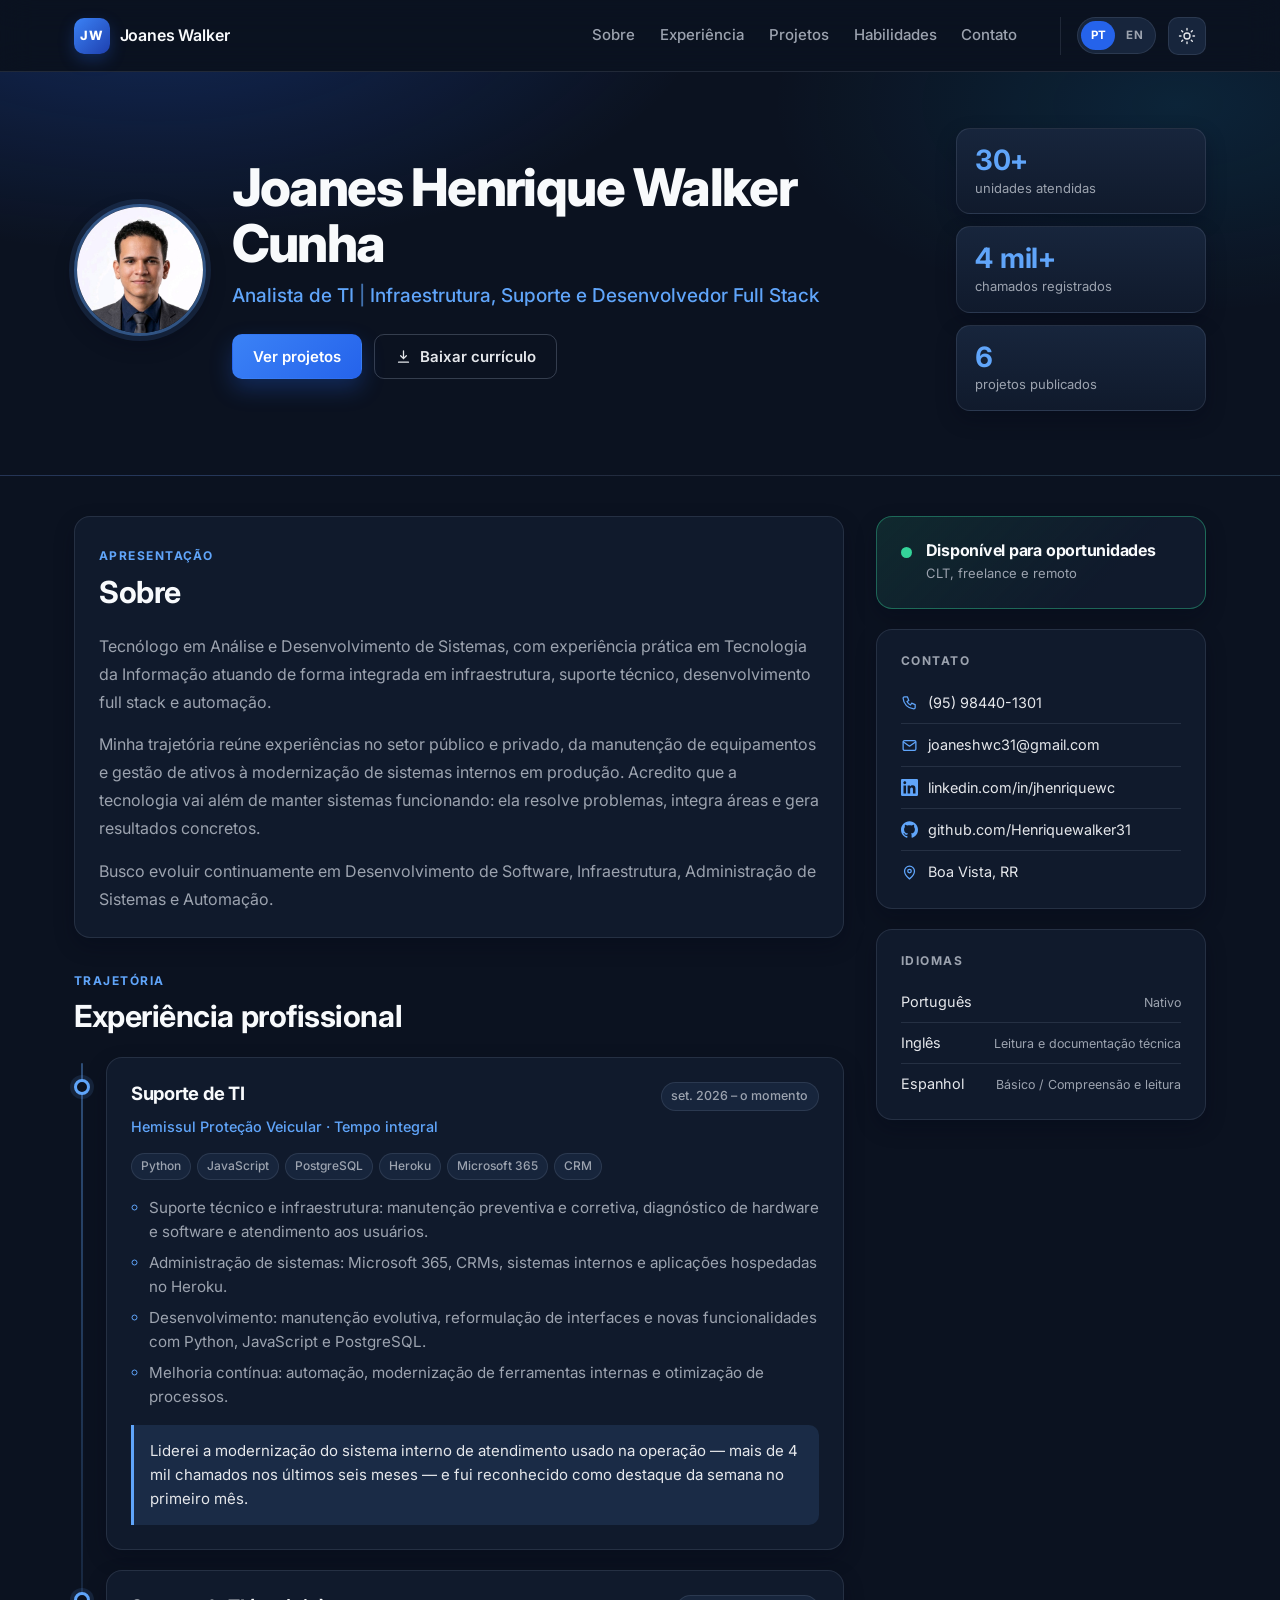
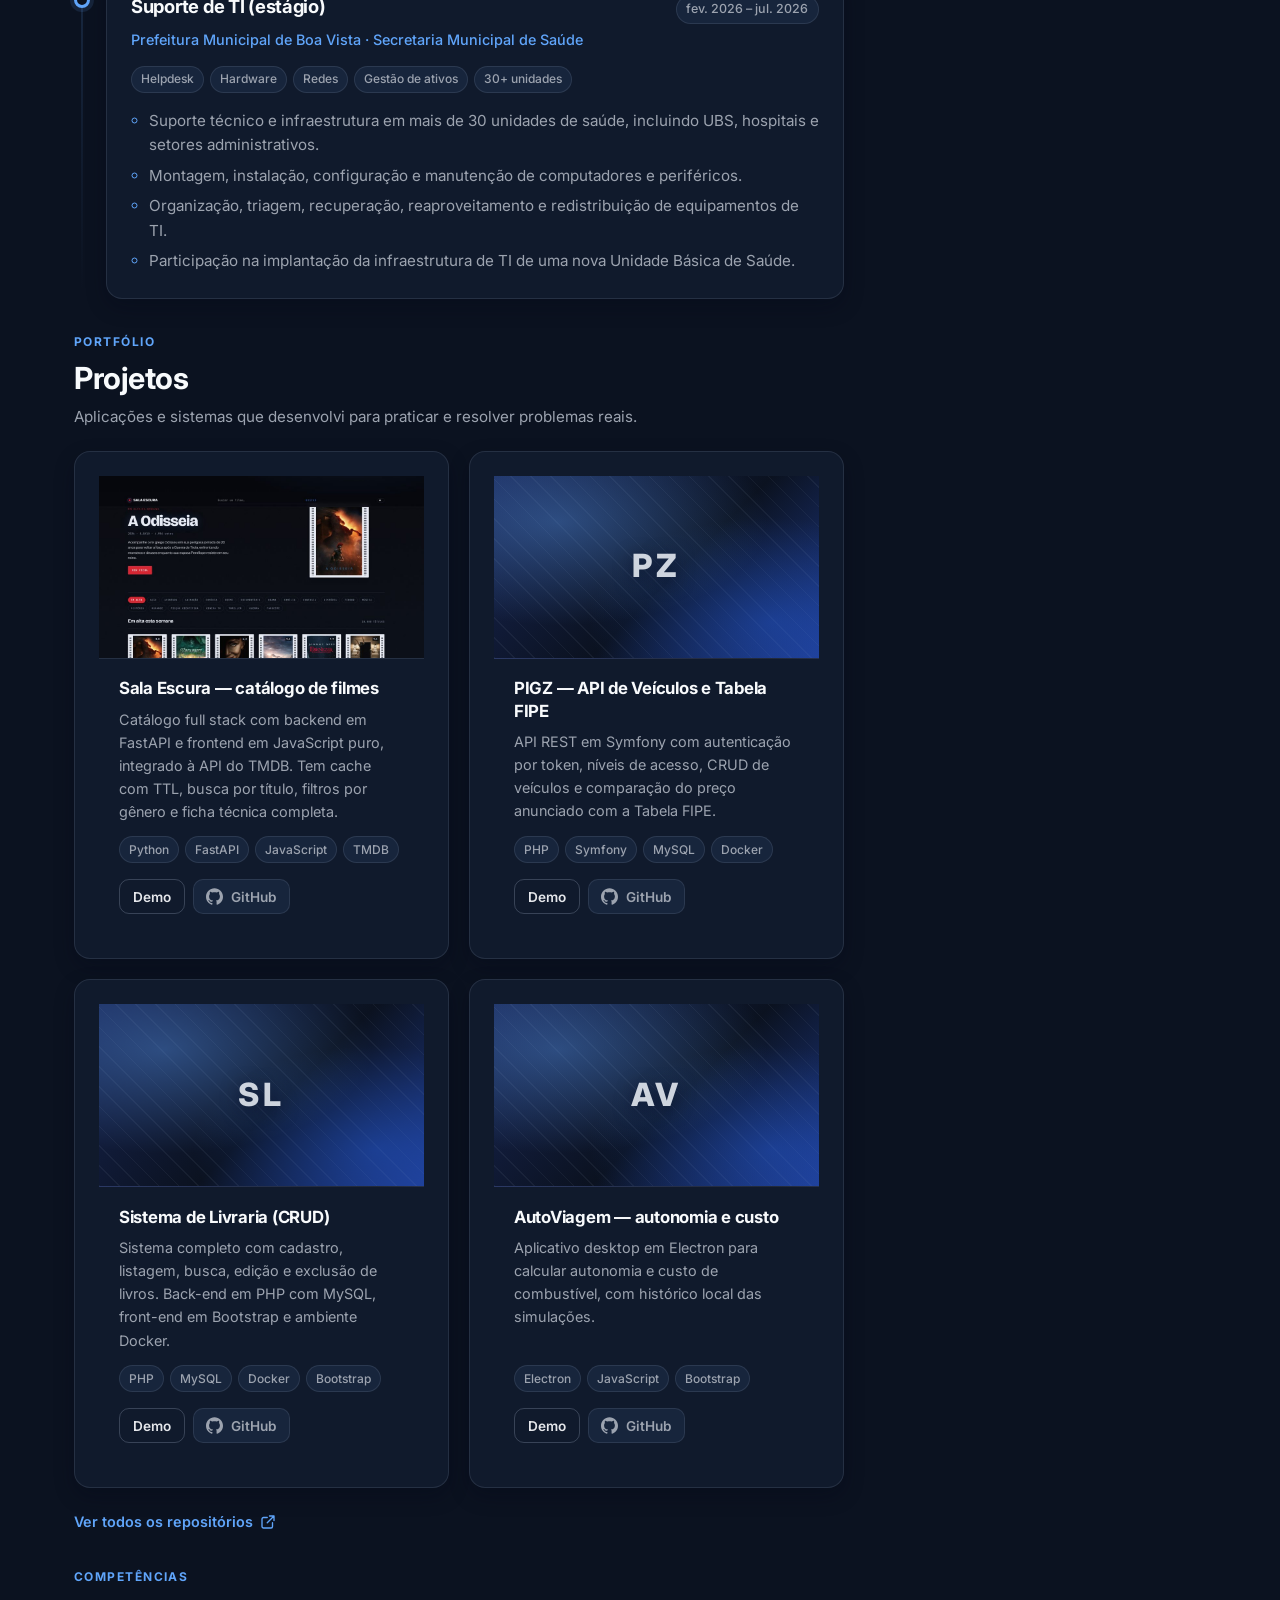
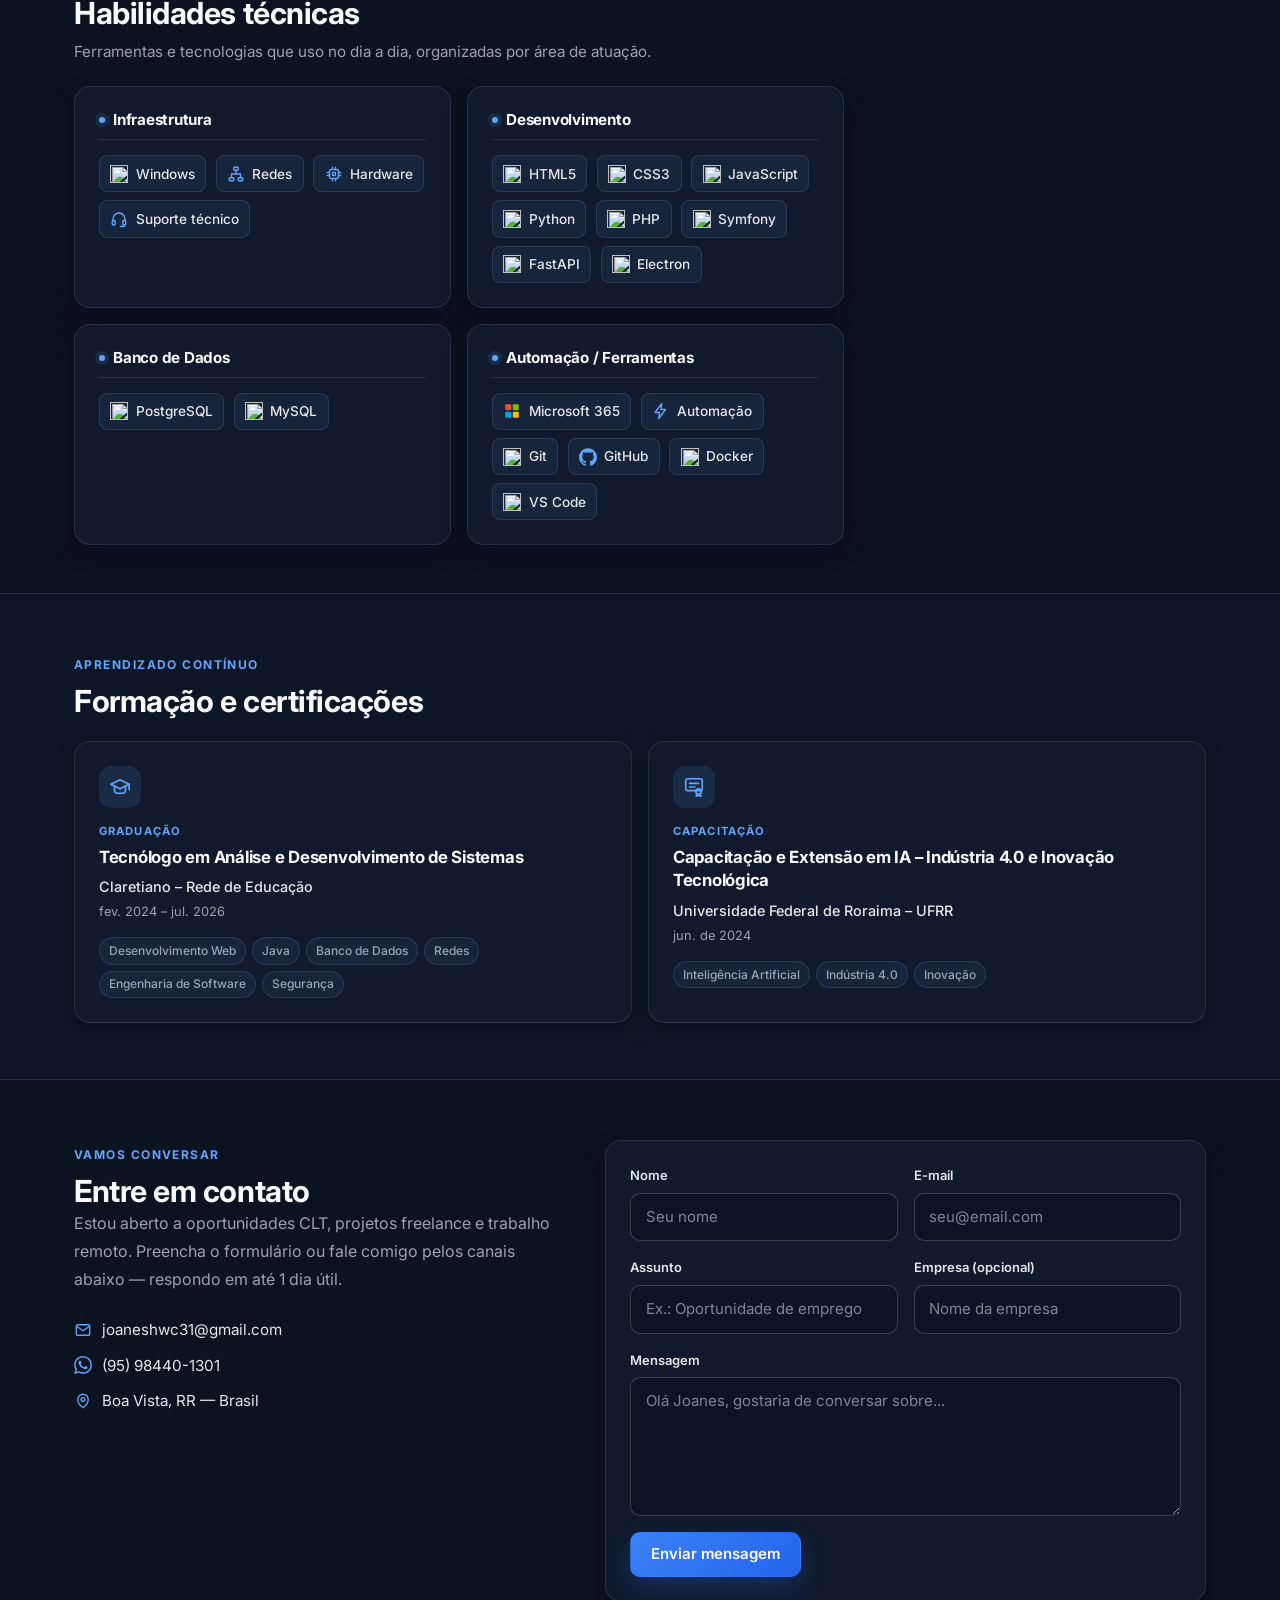
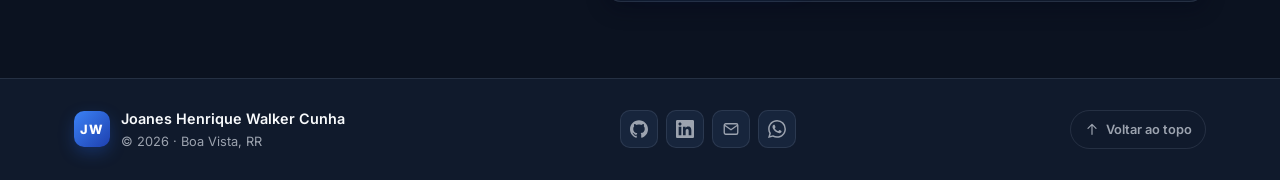
==== commit c99cee1e: "feat: usa screenshot do Sala Escura como thumbnail do projeto" ====
--- a/index.html
+++ b/index.html
@@ -5,7 +5,7 @@
   <meta name="viewport" content="width=device-width, initial-scale=1.0" />
 
   <!-- SEO -->
-  <title>Joanes Walker | Analista de TI — Infraestrutura, Suporte e Full Stack</title>
+  <title>Henrique Walker | Analista de TI — Infraestrutura, Suporte e Full Stack</title>
   <meta name="description" content="Portfólio de Joanes Henrique Walker Cunha — Analista de TI em Boa Vista, RR. Infraestrutura, suporte técnico, Microsoft 365 e desenvolvimento full stack." />
   <meta name="author" content="Joanes Henrique Walker Cunha" />
   <meta name="robots" content="index, follow" />
@@ -17,14 +17,14 @@
   <!-- Open Graph / Twitter -->
   <meta property="og:type" content="website" />
   <meta property="og:url" content="https://henriquewalker31.github.io/" />
-  <meta property="og:title" content="Joanes Walker | Analista de TI — Infraestrutura, Suporte e Full Stack" />
+  <meta property="og:title" content="Henrique Walker | Analista de TI — Infraestrutura, Suporte e Full Stack" />
   <meta property="og:description" content="Analista de TI em Boa Vista, RR. Experiência em infraestrutura, suporte técnico, automação e desenvolvimento full stack." />
   <meta property="og:image" content="https://henriquewalker31.github.io/assets/foto.jpg" />
   <meta property="og:image:alt" content="Foto de Joanes Walker" />
   <meta property="og:locale" content="pt_BR" />
   <meta property="og:locale:alternate" content="en_US" />
   <meta name="twitter:card" content="summary_large_image" />
-  <meta name="twitter:title" content="Joanes Walker | Analista de TI — Infraestrutura, Suporte e Full Stack" />
+  <meta name="twitter:title" content="Henrique Walker | Analista de TI — Infraestrutura, Suporte e Full Stack" />
   <meta name="twitter:description" content="Analista de TI em Boa Vista, RR. Infraestrutura, suporte técnico, automação e desenvolvimento full stack." />
   <meta name="twitter:image" content="https://henriquewalker31.github.io/assets/foto.jpg" />
 
@@ -263,10 +263,15 @@
 
             <!-- Projeto 1 -->
             <article class="project-card card reveal">
-              <!-- Substitua o placeholder por:
-                   <img src="assets/projetos/sala-escura.jpg" alt="Prévia do projeto Sala Escura" loading="lazy" width="640" height="360" /> -->
-              <div class="project-thumb" aria-hidden="true">
-                <span class="thumb-mark">SE</span>
+              <div class="project-thumb has-image">
+                <img
+                  src="assets/salaescura-thumb.jpg"
+                  alt="Prévia do projeto Sala Escura — catálogo de filmes"
+                  width="1000"
+                  height="586"
+                  loading="lazy"
+                  decoding="async"
+                />
               </div>
               <div class="project-body">
                 <h3 class="project-title" data-i18n="project1.title">Sala Escura — catálogo de filmes</h3>
@@ -617,8 +622,8 @@
           </ul>
         </div>
 
-        <!-- Troque o endpoint abaixo pelo seu formulário do Formspree -->
-        <form class="contact-form card reveal" id="contact-form" action="https://formspree.io/f/SEU_ID" method="POST" novalidate>
+        <!-- Endpoint do Formspree (também definido em script.js) -->
+        <form class="contact-form card reveal" id="contact-form" action="https://formspree.io/f/maeoeryg" method="POST">
           <div class="form-row">
             <div class="form-field">
               <label for="contact-name" data-i18n="form.name">Nome</label>
@@ -655,6 +660,9 @@
                       placeholder="Olá Joanes, gostaria de conversar sobre..." data-i18n-placeholder="form.messagePlaceholder" aria-describedby="contact-message-error"></textarea>
             <p class="field-error" id="contact-message-error" role="alert"></p>
           </div>
+
+          <!-- Campos especiais do Formspree -->
+          <input type="hidden" name="_subject" id="contact-subject-hidden" value="Novo contato pelo portfólio" />
 
           <!-- Honeypot anti-spam do Formspree -->
           <input type="text" name="_gotcha" class="hp" tabindex="-1" autocomplete="off" aria-hidden="true" />
--- a/style.css
+++ b/style.css
@@ -865,6 +865,23 @@
   font-weight: 800;
   letter-spacing: 0.12em;
   text-shadow: 0 4px 18px rgba(2, 6, 23, 0.6);
+}
+
+/* Thumbnail real do projeto */
+.project-thumb img {
+  width: 100%;
+  height: 100%;
+  object-fit: cover;
+  object-position: center;
+  transition: transform 0.4s ease;
+}
+
+.project-thumb.has-image::before {
+  display: none;
+}
+
+.project-card:hover .project-thumb img {
+  transform: scale(1.03);
 }
 
 .project-body {
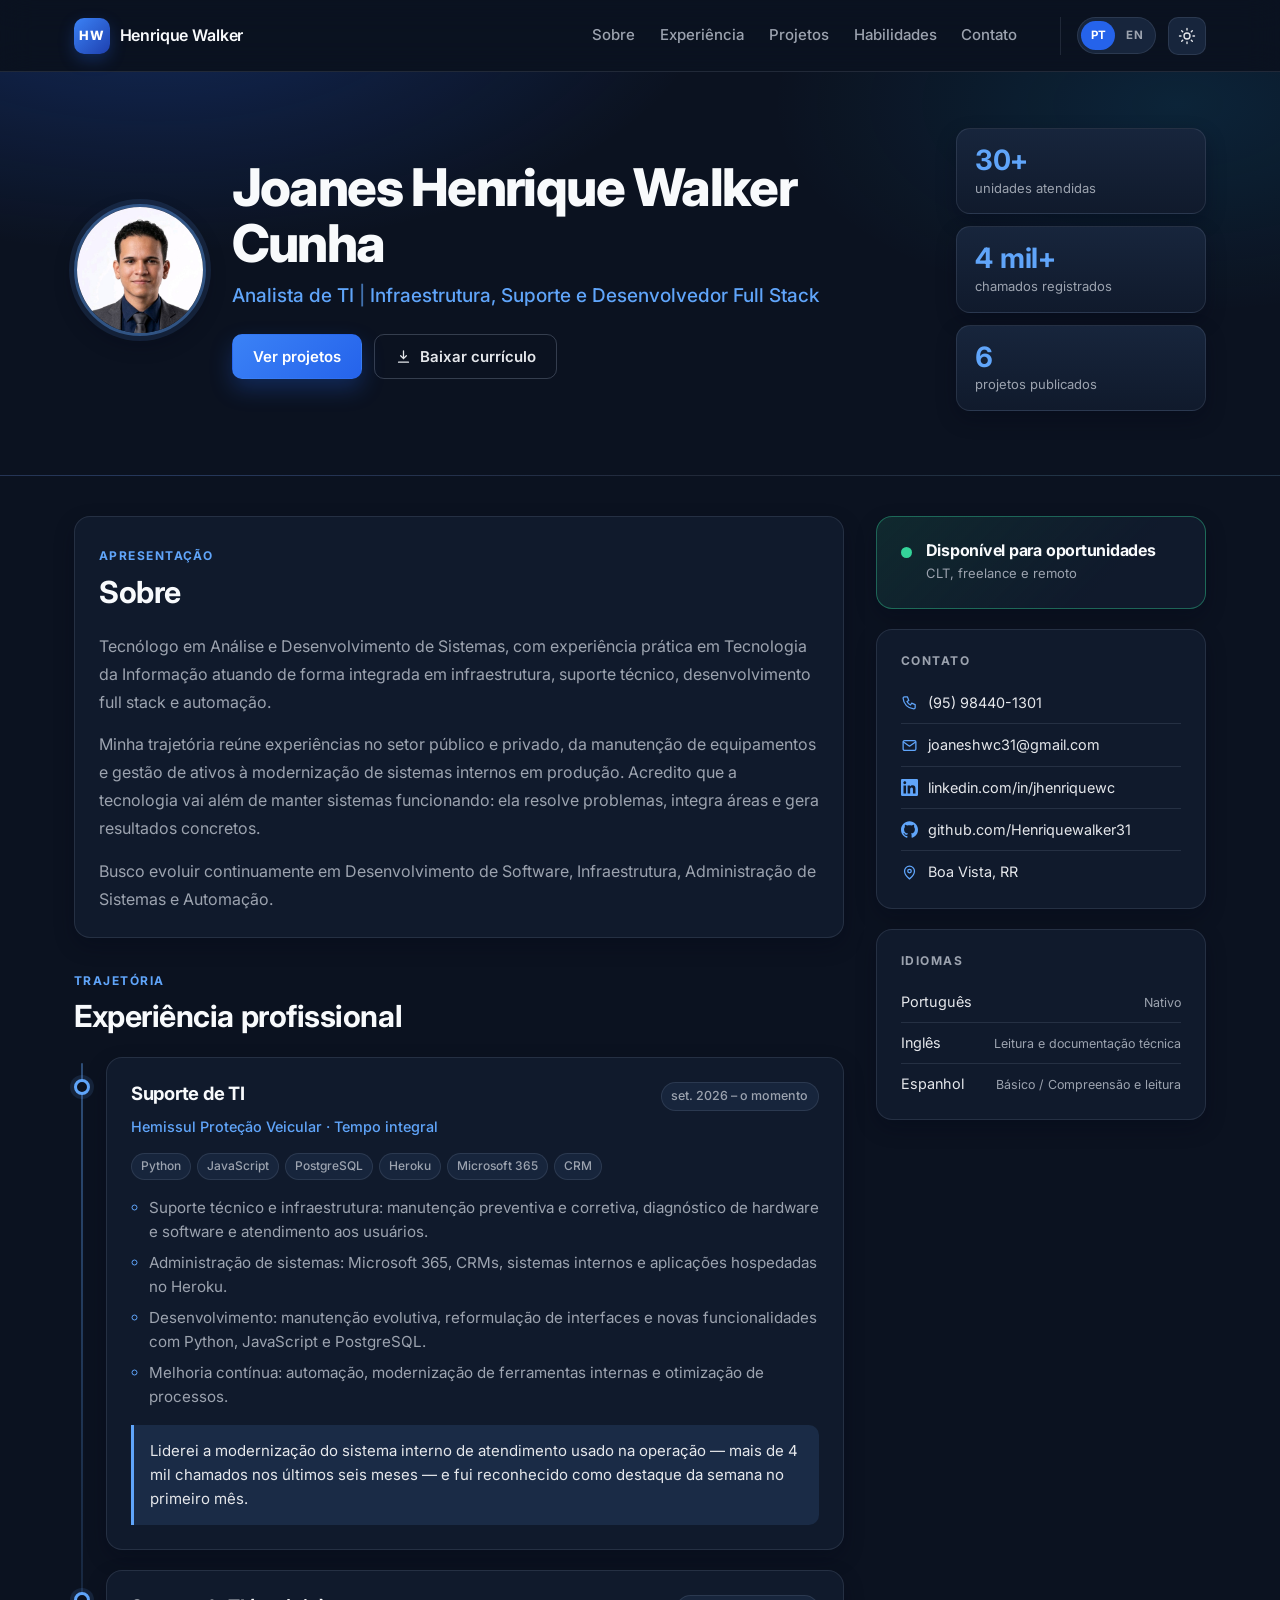
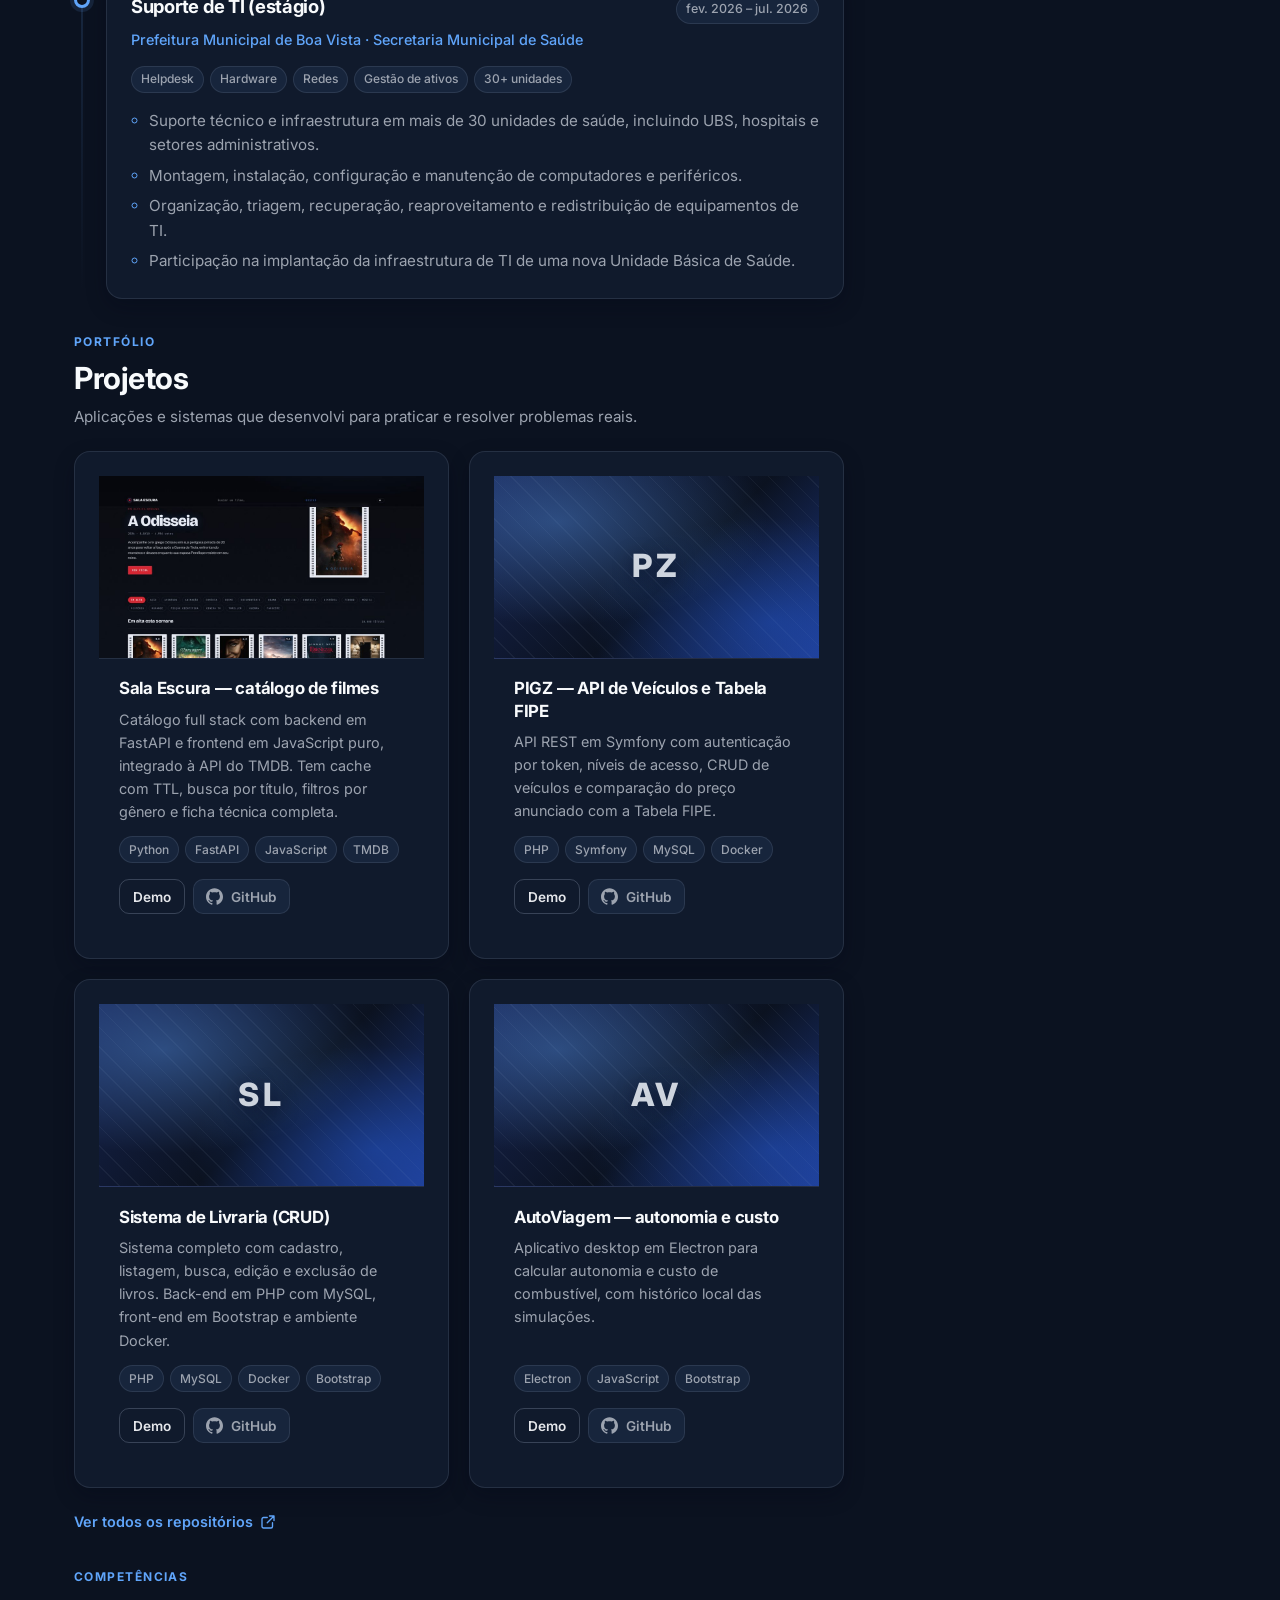
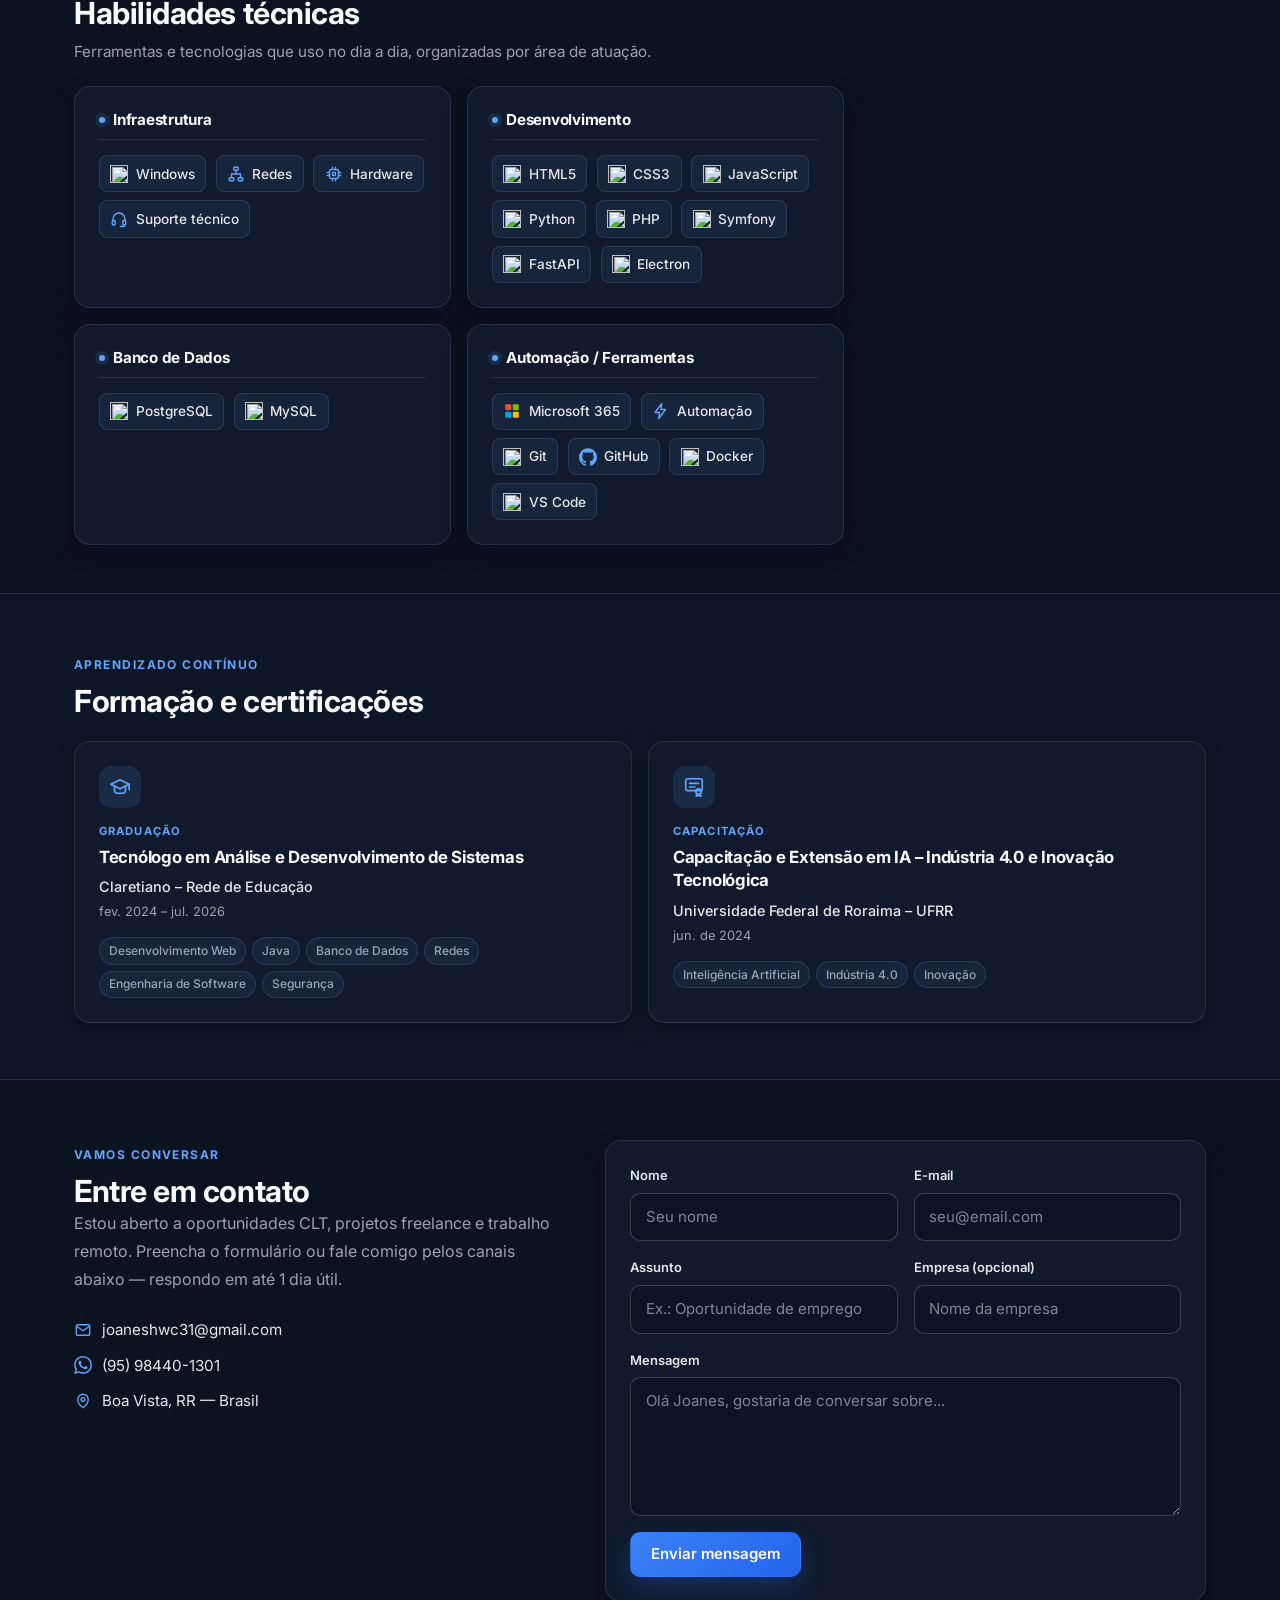
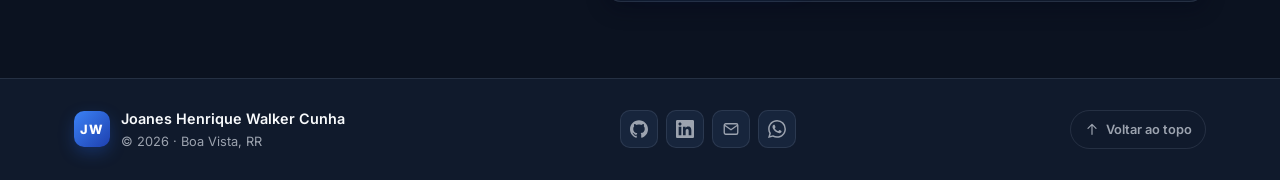
==== commit 3224d6f0: "feat: atualiza logo da navbar para HW e Henrique Walker" ====
--- a/index.html
+++ b/index.html
@@ -29,7 +29,7 @@
   <meta name="twitter:image" content="https://henriquewalker31.github.io/assets/foto.jpg" />
 
   <!-- Favicon -->
-  <link rel="icon" href="data:image/svg+xml,%3Csvg xmlns='http://www.w3.org/2000/svg' viewBox='0 0 64 64'%3E%3Crect width='64' height='64' rx='14' fill='%230b1220'/%3E%3Ctext x='32' y='42' font-family='Arial,Helvetica,sans-serif' font-size='24' font-weight='700' fill='%2360a5fa' text-anchor='middle'%3EJW%3C/text%3E%3C/svg%3E" />
+  <link rel="icon" href="data:image/svg+xml,%3Csvg xmlns='http://www.w3.org/2000/svg' viewBox='0 0 64 64'%3E%3Crect width='64' height='64' rx='14' fill='%230b1220'/%3E%3Ctext x='32' y='42' font-family='Arial,Helvetica,sans-serif' font-size='24' font-weight='700' fill='%2360a5fa' text-anchor='middle'%3EHW%3C/text%3E%3C/svg%3E" />
 
   <!-- Fontes -->
   <link rel="preconnect" href="https://fonts.googleapis.com" />
@@ -85,9 +85,9 @@
   <!-- ================= NAVBAR ================= -->
   <header class="site-header">
     <div class="container navbar">
-      <a class="brand" href="#inicio" aria-label="Joanes Walker — início">
-        <span class="brand-mark" aria-hidden="true">JW</span>
-        <span class="brand-text">Joanes Walker</span>
+      <a class="brand" href="#inicio" aria-label="Henrique Walker - voltar ao início">
+        <span class="brand-mark" aria-hidden="true">HW</span>
+        <span class="brand-text">Henrique Walker</span>
       </a>
 
       <button type="button" class="nav-toggle" id="nav-toggle" aria-expanded="false" aria-controls="primary-nav" aria-label="Abrir menu">
--- a/style.css
+++ b/style.css
@@ -248,6 +248,8 @@
   font-weight: 600;
   text-decoration: none;
   letter-spacing: -0.01em;
+  flex: none;
+  white-space: nowrap;
 }
 
 .brand-mark {
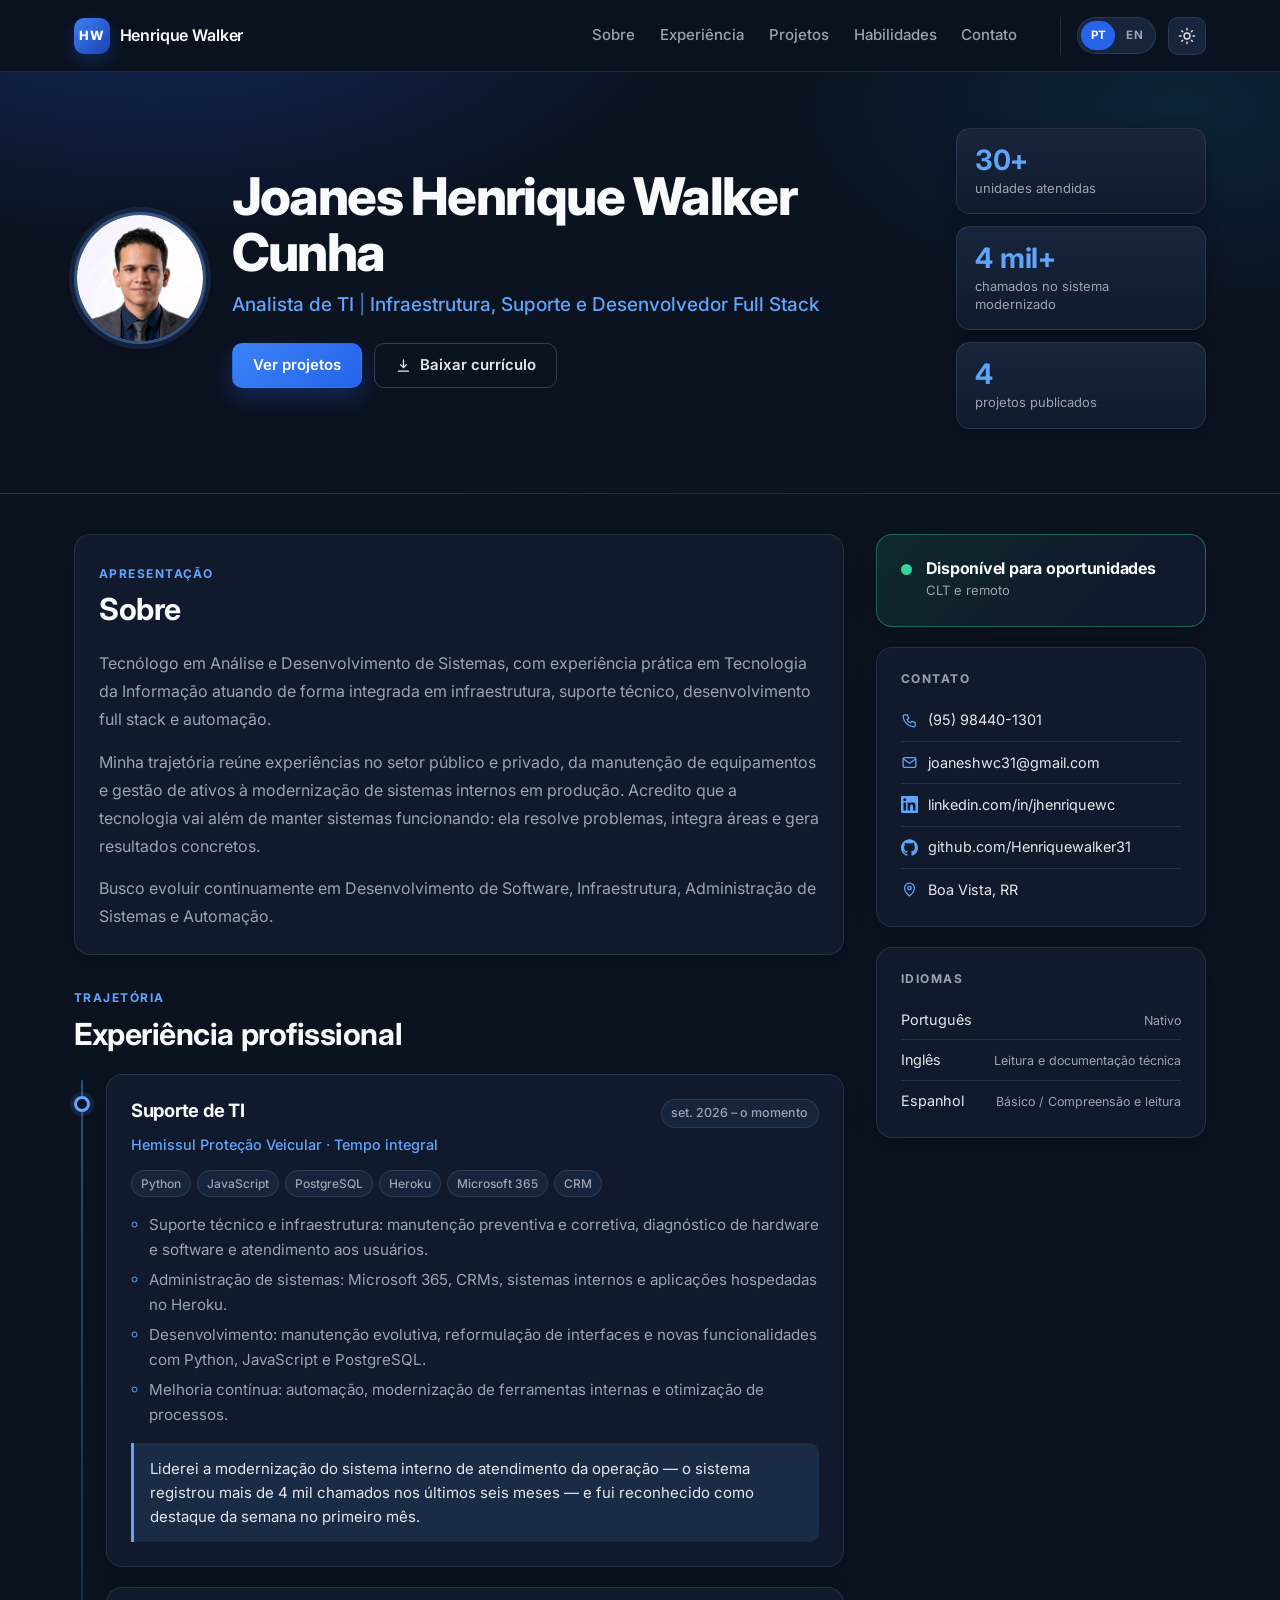
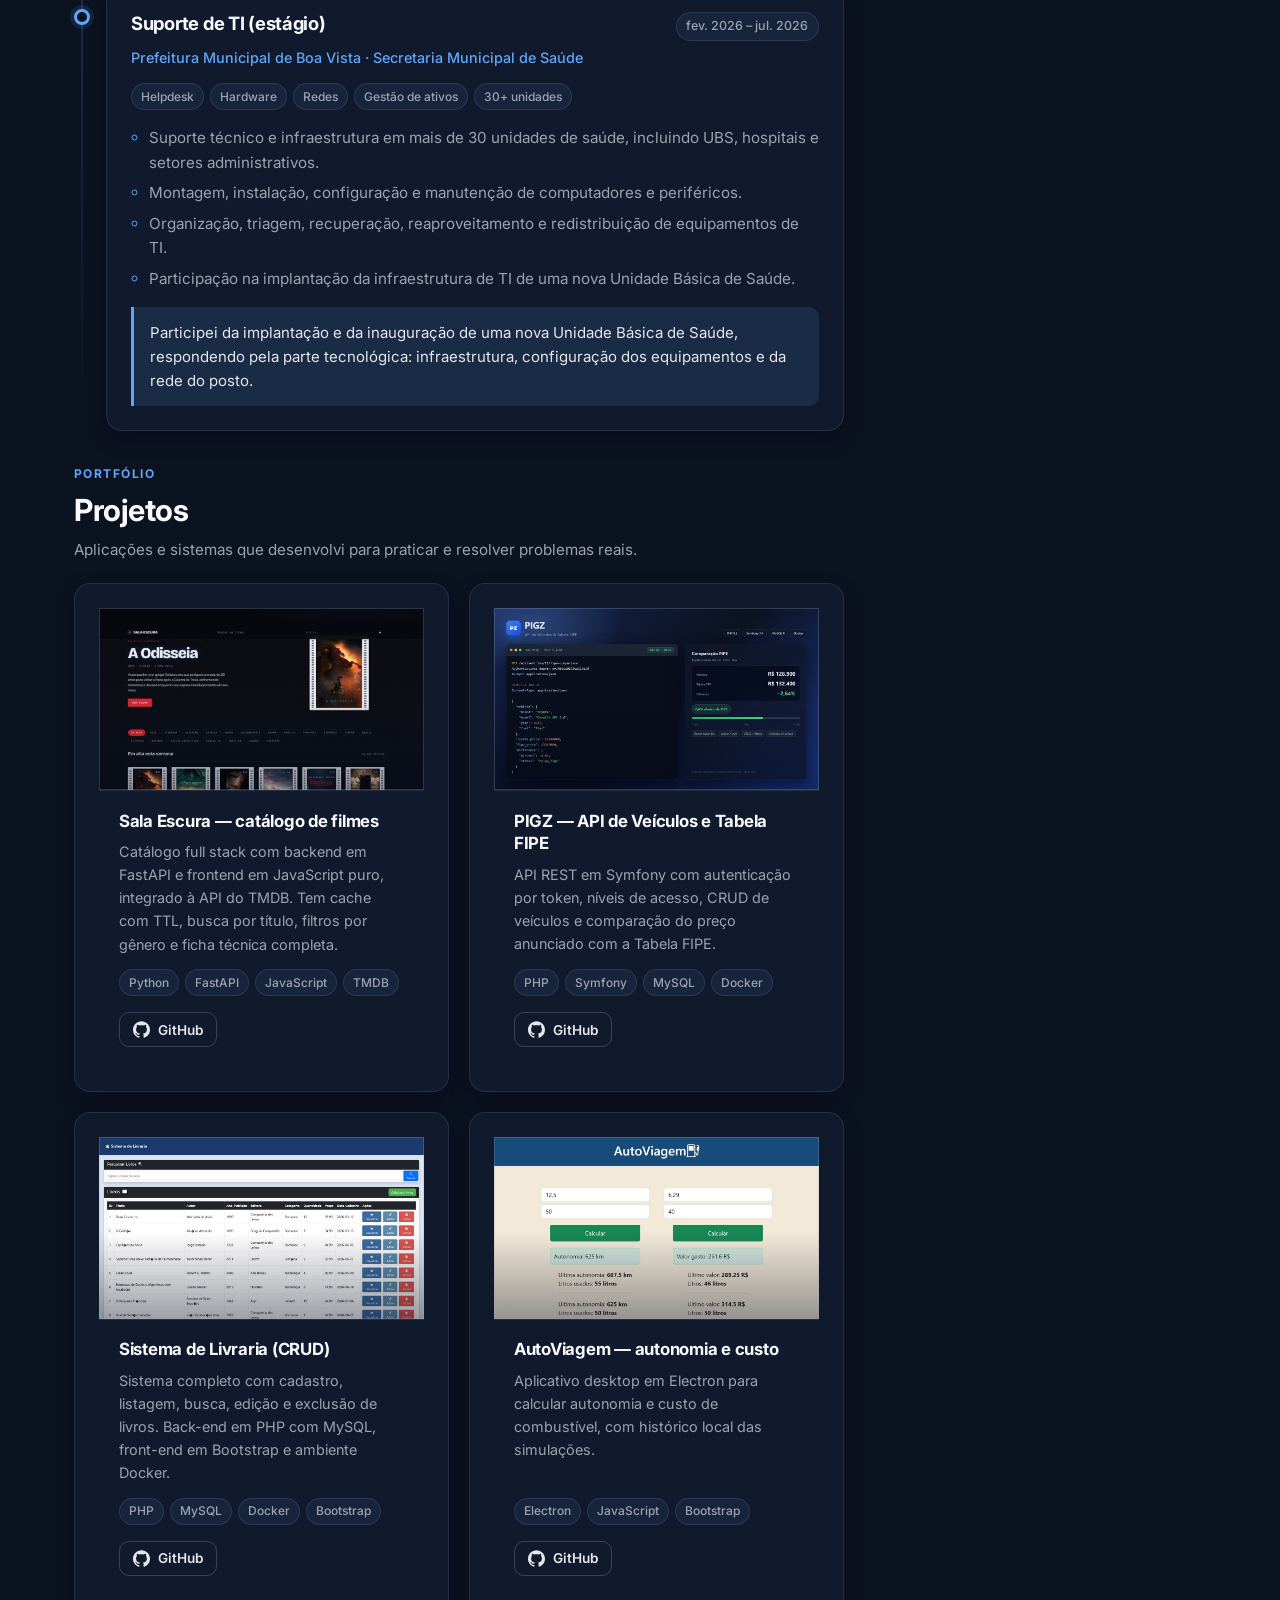
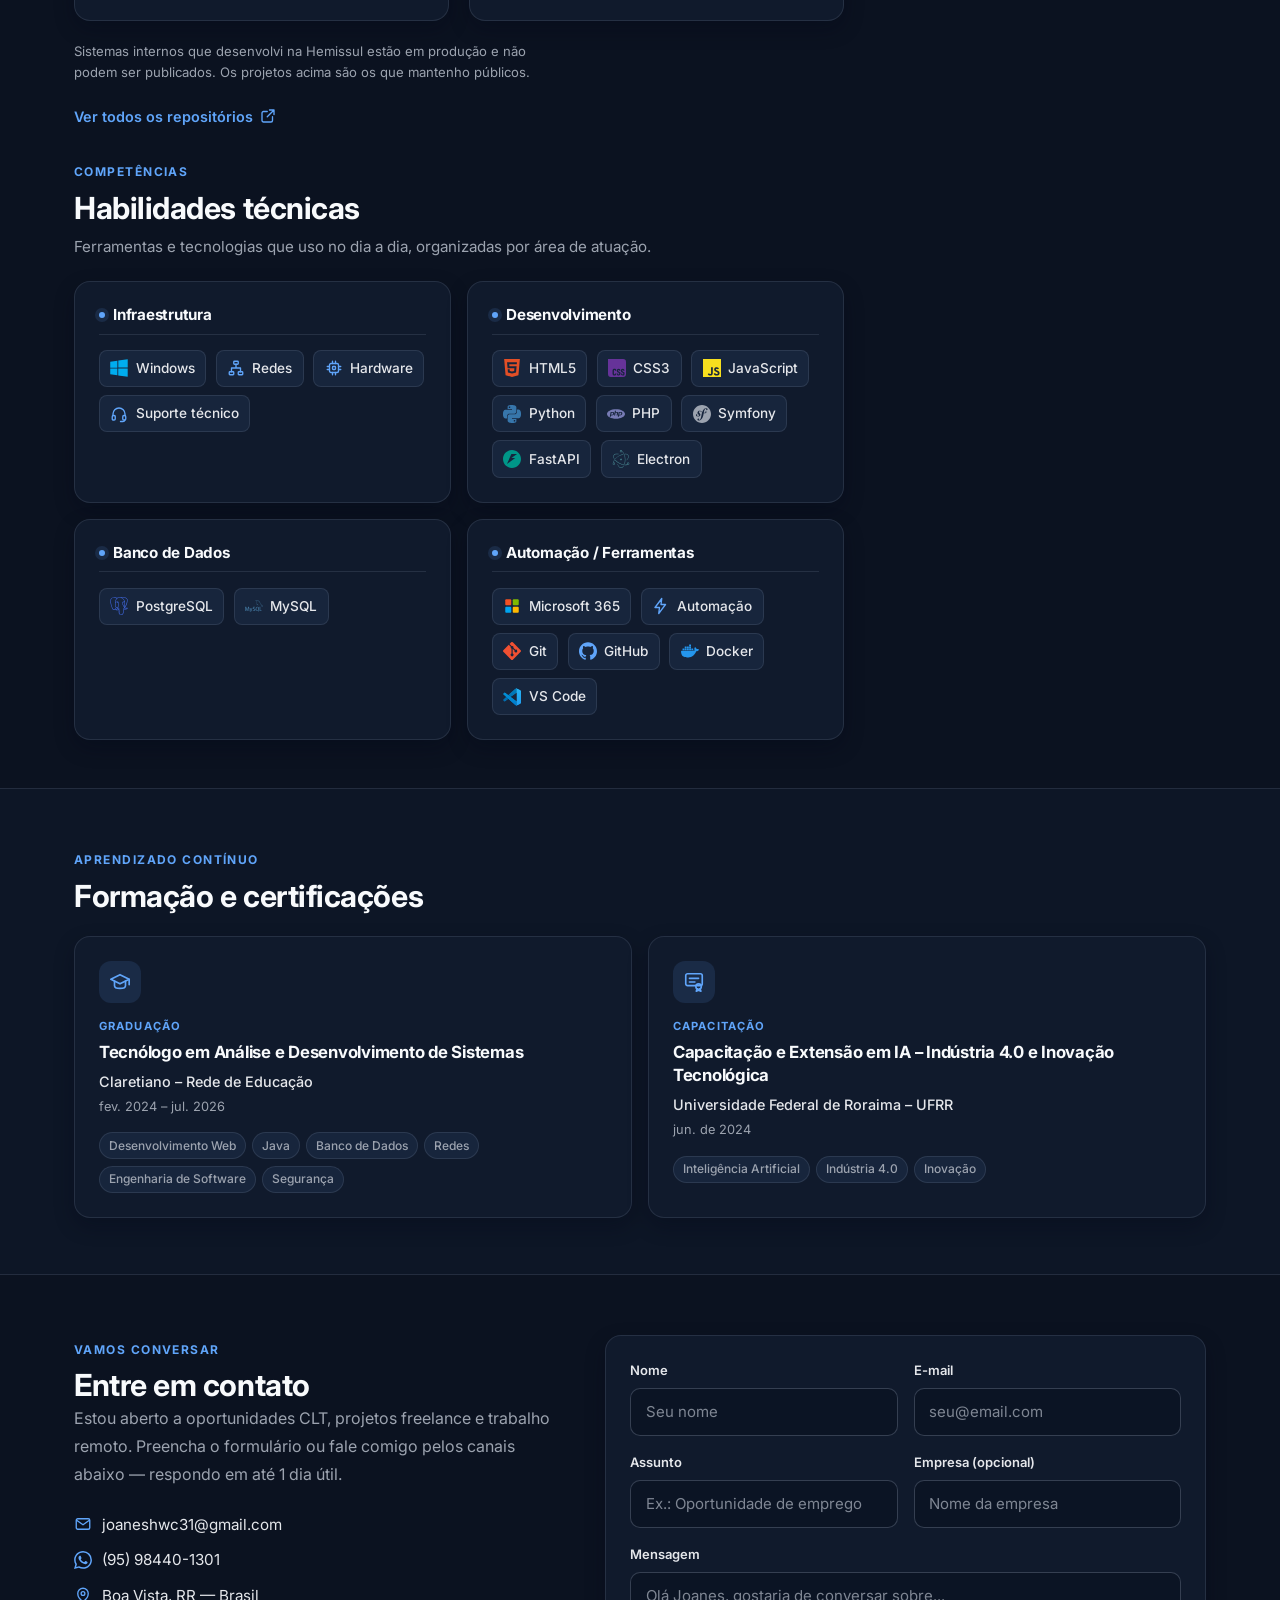
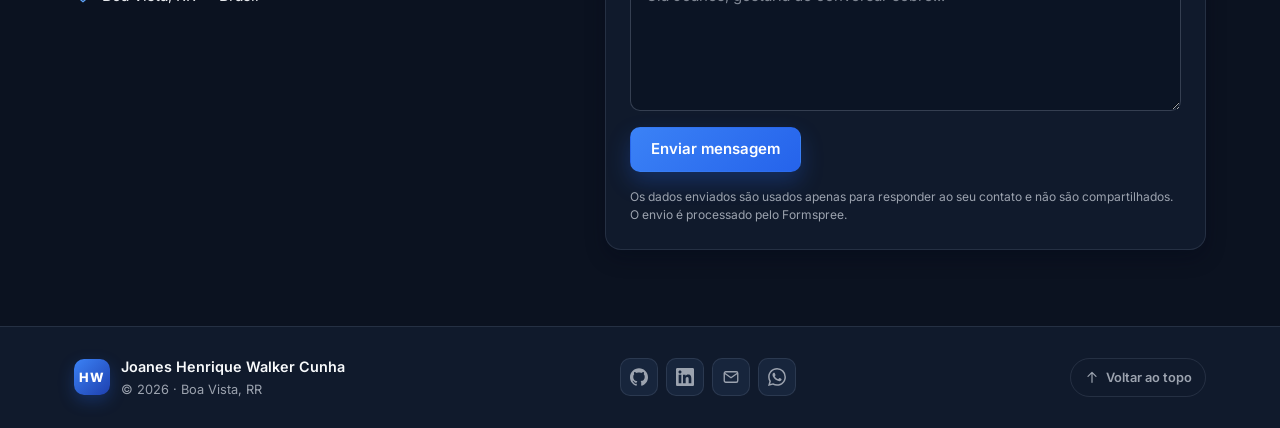
==== commit 2dcc625d: "feat: adiciona thumbnails reais, remove demos e melhora SEO e impressao" ====
--- a/index.html
+++ b/index.html
@@ -19,22 +19,71 @@
   <meta property="og:url" content="https://henriquewalker31.github.io/" />
   <meta property="og:title" content="Henrique Walker | Analista de TI — Infraestrutura, Suporte e Full Stack" />
   <meta property="og:description" content="Analista de TI em Boa Vista, RR. Experiência em infraestrutura, suporte técnico, automação e desenvolvimento full stack." />
-  <meta property="og:image" content="https://henriquewalker31.github.io/assets/foto.jpg" />
-  <meta property="og:image:alt" content="Foto de Joanes Walker" />
+  <meta property="og:image" content="https://henriquewalker31.github.io/assets/og-image.jpg" />
+  <meta property="og:image:type" content="image/jpeg" />
+  <meta property="og:image:width" content="1200" />
+  <meta property="og:image:height" content="630" />
+  <meta property="og:image:alt" content="Cartão de apresentação de Joanes Henrique Walker Cunha, Analista de TI" />
   <meta property="og:locale" content="pt_BR" />
   <meta property="og:locale:alternate" content="en_US" />
   <meta name="twitter:card" content="summary_large_image" />
   <meta name="twitter:title" content="Henrique Walker | Analista de TI — Infraestrutura, Suporte e Full Stack" />
   <meta name="twitter:description" content="Analista de TI em Boa Vista, RR. Infraestrutura, suporte técnico, automação e desenvolvimento full stack." />
-  <meta name="twitter:image" content="https://henriquewalker31.github.io/assets/foto.jpg" />
+  <meta name="twitter:image" content="https://henriquewalker31.github.io/assets/og-image.jpg" />
+  <meta name="twitter:image:alt" content="Cartão de apresentação de Joanes Henrique Walker Cunha, Analista de TI" />
 
   <!-- Favicon -->
   <link rel="icon" href="data:image/svg+xml,%3Csvg xmlns='http://www.w3.org/2000/svg' viewBox='0 0 64 64'%3E%3Crect width='64' height='64' rx='14' fill='%230b1220'/%3E%3Ctext x='32' y='42' font-family='Arial,Helvetica,sans-serif' font-size='24' font-weight='700' fill='%2360a5fa' text-anchor='middle'%3EHW%3C/text%3E%3C/svg%3E" />
+  <link rel="icon" type="image/png" sizes="32x32" href="assets/favicon-32.png" />
+  <link rel="apple-touch-icon" sizes="180x180" href="assets/apple-touch-icon.png" />
 
   <!-- Fontes -->
   <link rel="preconnect" href="https://fonts.googleapis.com" />
   <link rel="preconnect" href="https://fonts.gstatic.com" crossorigin />
   <link href="https://fonts.googleapis.com/css2?family=Inter:wght@400;500;600;700;800&display=swap" rel="stylesheet" />
+
+  <!-- Dados estruturados -->
+  <script type="application/ld+json">
+  {
+    "@context": "https://schema.org",
+    "@type": "Person",
+    "name": "Joanes Henrique Walker Cunha",
+    "alternateName": "Henrique Walker",
+    "url": "https://henriquewalker31.github.io/",
+    "image": "https://henriquewalker31.github.io/assets/foto.jpg",
+    "jobTitle": "Analista de TI",
+    "description": "Analista de TI com experiência em infraestrutura, suporte técnico, Microsoft 365, automação e desenvolvimento full stack.",
+    "email": "mailto:joaneshwc31@gmail.com",
+    "telephone": "+55-95-98440-1301",
+    "address": {
+      "@type": "PostalAddress",
+      "addressLocality": "Boa Vista",
+      "addressRegion": "RR",
+      "addressCountry": "BR"
+    },
+    "alumniOf": {
+      "@type": "CollegeOrUniversity",
+      "name": "Claretiano – Rede de Educação"
+    },
+    "knowsLanguage": ["pt-BR", "en", "es"],
+    "knowsAbout": [
+      "Infraestrutura de TI",
+      "Suporte técnico",
+      "Microsoft 365",
+      "Redes",
+      "Python",
+      "PHP",
+      "JavaScript",
+      "PostgreSQL",
+      "MySQL",
+      "Docker"
+    ],
+    "sameAs": [
+      "https://github.com/Henriquewalker31",
+      "https://linkedin.com/in/jhenriquewc"
+    ]
+  }
+  </script>
 
   <!-- Estilos -->
   <link rel="stylesheet" href="style.css" />
@@ -127,7 +176,8 @@
         <div class="hero-content">
           <img
             class="hero-photo"
-            src="assets/foto.jpg"
+            src="assets/foto-264.jpg"
+            srcset="assets/foto-264.jpg 1x, assets/foto-528.jpg 2x"
             alt="Foto de Joanes Walker"
             width="132"
             height="132"
@@ -160,10 +210,10 @@
           </li>
           <li class="stat">
             <span class="stat-value" data-count="4" data-suffix=" mil+" data-suffix-en="k+">4 mil+</span>
-            <span class="stat-label" data-i18n="stats.tickets">chamados registrados</span>
+            <span class="stat-label" data-i18n="stats.tickets">chamados no sistema modernizado</span>
           </li>
           <li class="stat">
-            <span class="stat-value" data-count="6">6</span>
+            <span class="stat-value" data-count="4">4</span>
             <span class="stat-label" data-i18n="stats.projects">projetos publicados</span>
           </li>
         </ul>
@@ -219,7 +269,7 @@
                   <li data-i18n="exp.job1.b4">Melhoria contínua: automação, modernização de ferramentas internas e otimização de processos.</li>
                 </ul>
 
-                <p class="timeline-result" data-i18n="exp.job1.result">Liderei a modernização do sistema interno de atendimento usado na operação — mais de 4 mil chamados nos últimos seis meses — e fui reconhecido como destaque da semana no primeiro mês.</p>
+                <p class="timeline-result" data-i18n="exp.job1.result">Liderei a modernização do sistema interno de atendimento da operação — o sistema registrou mais de 4 mil chamados nos últimos seis meses — e fui reconhecido como destaque da semana no primeiro mês.</p>
               </article>
             </li>
 
@@ -246,6 +296,8 @@
                   <li data-i18n="exp.job2.b3">Organização, triagem, recuperação, reaproveitamento e redistribuição de equipamentos de TI.</li>
                   <li data-i18n="exp.job2.b4">Participação na implantação da infraestrutura de TI de uma nova Unidade Básica de Saúde.</li>
                 </ul>
+
+                <p class="timeline-result" data-i18n="exp.job2.result">Participei da implantação e da inauguração de uma nova Unidade Básica de Saúde, respondendo pela parte tecnológica: infraestrutura, configuração dos equipamentos e da rede do posto.</p>
               </article>
             </li>
           </ol>
@@ -283,8 +335,7 @@
                   <li class="tag">TMDB</li>
                 </ul>
                 <div class="project-actions">
-                  <a class="btn btn-sm btn-outline" href="#" data-demo="Sala Escura" data-i18n="projects.demo">Demo</a>
-                  <a class="btn btn-sm btn-ghost" href="https://github.com/Henriquewalker31/Sala-Escura" target="_blank" rel="noopener noreferrer" aria-label="Sala Escura no GitHub">
+                  <a class="btn btn-sm btn-outline" href="https://github.com/Henriquewalker31/Sala-Escura" target="_blank" rel="noopener noreferrer" aria-label="Sala Escura no GitHub">
                     <svg class="icon" aria-hidden="true"><use href="#i-github"/></svg>
                     GitHub
                   </a>
@@ -294,8 +345,15 @@
 
             <!-- Projeto 2 -->
             <article class="project-card card reveal">
-              <div class="project-thumb" aria-hidden="true">
-                <span class="thumb-mark">PZ</span>
+              <div class="project-thumb has-image">
+                <img
+                  src="assets/pigz-thumb.jpg"
+                  alt="Prévia do projeto PIGZ — API de veículos com comparação da Tabela FIPE"
+                  width="1200"
+                  height="675"
+                  loading="lazy"
+                  decoding="async"
+                />
               </div>
               <div class="project-body">
                 <h3 class="project-title" data-i18n="project2.title">PIGZ — API de Veículos e Tabela FIPE</h3>
@@ -307,8 +365,7 @@
                   <li class="tag">Docker</li>
                 </ul>
                 <div class="project-actions">
-                  <a class="btn btn-sm btn-outline" href="#" data-demo="PIGZ" data-i18n="projects.demo">Demo</a>
-                  <a class="btn btn-sm btn-ghost" href="https://github.com/Henriquewalker31/pigz-fipe-api" target="_blank" rel="noopener noreferrer" aria-label="PIGZ no GitHub">
+                  <a class="btn btn-sm btn-outline" href="https://github.com/Henriquewalker31/pigz-fipe-api" target="_blank" rel="noopener noreferrer" aria-label="PIGZ no GitHub">
                     <svg class="icon" aria-hidden="true"><use href="#i-github"/></svg>
                     GitHub
                   </a>
@@ -318,8 +375,15 @@
 
             <!-- Projeto 3 -->
             <article class="project-card card reveal">
-              <div class="project-thumb" aria-hidden="true">
-                <span class="thumb-mark">SL</span>
+              <div class="project-thumb has-image">
+                <img
+                  src="assets/livraria-thumb.jpg"
+                  alt="Prévia do Sistema de Livraria — tabela de livros cadastrados com busca e ações"
+                  width="1200"
+                  height="675"
+                  loading="lazy"
+                  decoding="async"
+                />
               </div>
               <div class="project-body">
                 <h3 class="project-title" data-i18n="project3.title">Sistema de Livraria (CRUD)</h3>
@@ -331,8 +395,7 @@
                   <li class="tag">Bootstrap</li>
                 </ul>
                 <div class="project-actions">
-                  <a class="btn btn-sm btn-outline" href="#" data-demo="Sistema de Livraria" data-i18n="projects.demo">Demo</a>
-                  <a class="btn btn-sm btn-ghost" href="https://github.com/Henriquewalker31/Sistema-Livraria" target="_blank" rel="noopener noreferrer" aria-label="Sistema de Livraria no GitHub">
+                  <a class="btn btn-sm btn-outline" href="https://github.com/Henriquewalker31/Sistema-Livraria" target="_blank" rel="noopener noreferrer" aria-label="Sistema de Livraria no GitHub">
                     <svg class="icon" aria-hidden="true"><use href="#i-github"/></svg>
                     GitHub
                   </a>
@@ -342,8 +405,15 @@
 
             <!-- Projeto 4 -->
             <article class="project-card card reveal">
-              <div class="project-thumb" aria-hidden="true">
-                <span class="thumb-mark">AV</span>
+              <div class="project-thumb has-image">
+                <img
+                  src="assets/autoviagem-thumb.jpg"
+                  alt="Prévia do AutoViagem — cálculo de autonomia e custo de combustível"
+                  width="1200"
+                  height="675"
+                  loading="lazy"
+                  decoding="async"
+                />
               </div>
               <div class="project-body">
                 <h3 class="project-title" data-i18n="project4.title">AutoViagem — autonomia e custo</h3>
@@ -354,8 +424,7 @@
                   <li class="tag">Bootstrap</li>
                 </ul>
                 <div class="project-actions">
-                  <a class="btn btn-sm btn-outline" href="#" data-demo="AutoViagem" data-i18n="projects.demo">Demo</a>
-                  <a class="btn btn-sm btn-ghost" href="https://github.com/Henriquewalker31/Auto-Viagem" target="_blank" rel="noopener noreferrer" aria-label="AutoViagem no GitHub">
+                  <a class="btn btn-sm btn-outline" href="https://github.com/Henriquewalker31/Auto-Viagem" target="_blank" rel="noopener noreferrer" aria-label="AutoViagem no GitHub">
                     <svg class="icon" aria-hidden="true"><use href="#i-github"/></svg>
                     GitHub
                   </a>
@@ -364,6 +433,8 @@
             </article>
 
           </div>
+
+          <p class="projects-note" data-i18n="projects.privateNote">Sistemas internos que desenvolvi na Hemissul estão em produção e não podem ser publicados. Os projetos acima são os que mantenho públicos.</p>
 
           <a class="link-more" href="https://github.com/Henriquewalker31?tab=repositories" target="_blank" rel="noopener noreferrer">
             <span data-i18n="projects.all">Ver todos os repositórios</span>
@@ -385,7 +456,7 @@
               <h3 class="skill-group-title" data-i18n="skills.groupInfra">Infraestrutura</h3>
               <ul class="skill-list">
                 <li class="skill-item">
-                  <img class="skill-icon" src="https://cdn.jsdelivr.net/gh/devicons/devicon@latest/icons/windows8/windows8-original.svg" alt="" width="22" height="22" loading="lazy" />
+                  <svg class="skill-icon" viewBox="0 0 128 128" aria-hidden="true" focusable="false"><path fill="#00ADEF" d="M126 1.637l-67 9.834v49.831l67-.534zM1.647 66.709l.003 42.404 50.791 6.983-.04-49.057zm56.82.68l.094 49.465 67.376 9.509.016-58.863zM1.61 19.297l.047 42.383 50.791-.289-.023-49.016z"/></svg>
                   <span>Windows</span>
                 </li>
                 <li class="skill-item">
@@ -407,35 +478,35 @@
               <h3 class="skill-group-title" data-i18n="skills.groupDev">Desenvolvimento</h3>
               <ul class="skill-list">
                 <li class="skill-item">
-                  <img class="skill-icon" src="https://cdn.simpleicons.org/html5/E34F26" alt="" width="22" height="22" loading="lazy" />
+                  <svg class="skill-icon" fill="#E34F26" viewBox="0 0 24 24" aria-hidden="true" focusable="false"><path d="M1.5 0h21l-1.91 21.563L11.977 24l-8.564-2.438L1.5 0zm7.031 9.75l-.232-2.718 10.059.003.23-2.622L5.412 4.41l.698 8.01h9.126l-.326 3.426-2.91.804-2.955-.81-.188-2.11H6.248l.33 4.171L12 19.351l5.379-1.443.744-8.157H8.531z"/></svg>
                   <span>HTML5</span>
                 </li>
                 <li class="skill-item">
-                  <img class="skill-icon" src="https://cdn.simpleicons.org/css/663399" alt="" width="22" height="22" loading="lazy" />
+                  <svg class="skill-icon" fill="#663399" viewBox="0 0 24 24" aria-hidden="true" focusable="false"><path d="M0 0v20.16A3.84 3.84 0 0 0 3.84 24h16.32A3.84 3.84 0 0 0 24 20.16V3.84A3.84 3.84 0 0 0 20.16 0Zm14.256 13.08c1.56 0 2.28 1.08 2.304 2.64h-1.608c.024-.288-.048-.6-.144-.84-.096-.192-.288-.264-.552-.264-.456 0-.696.264-.696.84-.024.576.288.888.768 1.08.72.288 1.608.744 1.92 1.296q.432.648.432 1.656c0 1.608-.912 2.592-2.496 2.592-1.656 0-2.4-1.032-2.424-2.688h1.68c0 .792.264 1.176.792 1.176.264 0 .456-.072.552-.24.192-.312.24-1.176-.048-1.512-.312-.408-.912-.6-1.32-.816q-.828-.396-1.224-.936c-.24-.36-.36-.888-.36-1.536 0-1.44.936-2.472 2.424-2.448m5.4 0c1.584 0 2.304 1.08 2.328 2.64h-1.608c0-.288-.048-.6-.168-.84-.096-.192-.264-.264-.528-.264-.48 0-.72.264-.72.84s.288.888.792 1.08c.696.288 1.608.744 1.92 1.296.264.432.408.984.408 1.656.024 1.608-.888 2.592-2.472 2.592-1.68 0-2.424-1.056-2.448-2.688h1.68c0 .744.264 1.176.792 1.176.264 0 .456-.072.552-.24.216-.312.264-1.176-.048-1.512-.288-.408-.888-.6-1.32-.816-.552-.264-.96-.576-1.2-.936s-.36-.888-.36-1.536c-.024-1.44.912-2.472 2.4-2.448m-11.031.018c.711-.006 1.419.198 1.839.63.432.432.672 1.128.648 1.992H9.336c.024-.456-.096-.792-.432-.96-.312-.144-.768-.048-.888.24-.12.264-.192.576-.168.864v3.504c0 .744.264 1.128.768 1.128a.65.65 0 0 0 .552-.264c.168-.24.192-.552.168-.84h1.776c.096 1.632-.984 2.712-2.568 2.688-1.536 0-2.496-.864-2.472-2.472v-4.032c0-.816.24-1.44.696-1.848.432-.408 1.146-.624 1.857-.63"/></svg>
                   <span>CSS3</span>
                 </li>
                 <li class="skill-item">
-                  <img class="skill-icon" src="https://cdn.simpleicons.org/javascript/F7DF1E" alt="" width="22" height="22" loading="lazy" />
+                  <svg class="skill-icon" fill="#F7DF1E" viewBox="0 0 24 24" aria-hidden="true" focusable="false"><path d="M0 0h24v24H0V0zm22.034 18.276c-.175-1.095-.888-2.015-3.003-2.873-.736-.345-1.554-.585-1.797-1.14-.091-.33-.105-.51-.046-.705.15-.646.915-.84 1.515-.66.39.12.75.42.976.9 1.034-.676 1.034-.676 1.755-1.125-.27-.42-.404-.601-.586-.78-.63-.705-1.469-1.065-2.834-1.034l-.705.089c-.676.165-1.32.525-1.71 1.005-1.14 1.291-.811 3.541.569 4.471 1.365 1.02 3.361 1.244 3.616 2.205.24 1.17-.87 1.545-1.966 1.41-.811-.18-1.26-.586-1.755-1.336l-1.83 1.051c.21.48.45.689.81 1.109 1.74 1.756 6.09 1.666 6.871-1.004.029-.09.24-.705.074-1.65l.046.067zm-8.983-7.245h-2.248c0 1.938-.009 3.864-.009 5.805 0 1.232.063 2.363-.138 2.711-.33.689-1.18.601-1.566.48-.396-.196-.597-.466-.83-.855-.063-.105-.11-.196-.127-.196l-1.825 1.125c.305.63.75 1.172 1.324 1.517.855.51 2.004.675 3.207.405.783-.226 1.458-.691 1.811-1.411.51-.93.402-2.07.397-3.346.012-2.054 0-4.109 0-6.179l.004-.056z"/></svg>
                   <span>JavaScript</span>
                 </li>
                 <li class="skill-item">
-                  <img class="skill-icon" src="https://cdn.simpleicons.org/python/3776AB" alt="" width="22" height="22" loading="lazy" />
+                  <svg class="skill-icon" fill="#3776AB" viewBox="0 0 24 24" aria-hidden="true" focusable="false"><path d="M14.25.18l.9.2.73.26.59.3.45.32.34.34.25.34.16.33.1.3.04.26.02.2-.01.13V8.5l-.05.63-.13.55-.21.46-.26.38-.3.31-.33.25-.35.19-.35.14-.33.1-.3.07-.26.04-.21.02H8.77l-.69.05-.59.14-.5.22-.41.27-.33.32-.27.35-.2.36-.15.37-.1.35-.07.32-.04.27-.02.21v3.06H3.17l-.21-.03-.28-.07-.32-.12-.35-.18-.36-.26-.36-.36-.35-.46-.32-.59-.28-.73-.21-.88-.14-1.05-.05-1.23.06-1.22.16-1.04.24-.87.32-.71.36-.57.4-.44.42-.33.42-.24.4-.16.36-.1.32-.05.24-.01h.16l.06.01h8.16v-.83H6.18l-.01-2.75-.02-.37.05-.34.11-.31.17-.28.25-.26.31-.23.38-.2.44-.18.51-.15.58-.12.64-.1.71-.06.77-.04.84-.02 1.27.05zm-6.3 1.98l-.23.33-.08.41.08.41.23.34.33.22.41.09.41-.09.33-.22.23-.34.08-.41-.08-.41-.23-.33-.33-.22-.41-.09-.41.09zm13.09 3.95l.28.06.32.12.35.18.36.27.36.35.35.47.32.59.28.73.21.88.14 1.04.05 1.23-.06 1.23-.16 1.04-.24.86-.32.71-.36.57-.4.45-.42.33-.42.24-.4.16-.36.09-.32.05-.24.02-.16-.01h-8.22v.82h5.84l.01 2.76.02.36-.05.34-.11.31-.17.29-.25.25-.31.24-.38.2-.44.17-.51.15-.58.13-.64.09-.71.07-.77.04-.84.01-1.27-.04-1.07-.14-.9-.2-.73-.25-.59-.3-.45-.33-.34-.34-.25-.34-.16-.33-.1-.3-.04-.25-.02-.2.01-.13v-5.34l.05-.64.13-.54.21-.46.26-.38.3-.32.33-.24.35-.2.35-.14.33-.1.3-.06.26-.04.21-.02.13-.01h5.84l.69-.05.59-.14.5-.21.41-.28.33-.32.27-.35.2-.36.15-.36.1-.35.07-.32.04-.28.02-.21V6.07h2.09l.14.01zm-6.47 14.25l-.23.33-.08.41.08.41.23.33.33.23.41.08.41-.08.33-.23.23-.33.08-.41-.08-.41-.23-.33-.33-.23-.41-.08-.41.08z"/></svg>
                   <span>Python</span>
                 </li>
                 <li class="skill-item">
-                  <img class="skill-icon" src="https://cdn.simpleicons.org/php/777BB4" alt="" width="22" height="22" loading="lazy" />
+                  <svg class="skill-icon" fill="#777BB4" viewBox="0 0 24 24" aria-hidden="true" focusable="false"><path d="M7.01 10.207h-.944l-.515 2.648h.838c.556 0 .97-.105 1.242-.314.272-.21.455-.559.55-1.049.092-.47.05-.802-.124-.995-.175-.193-.523-.29-1.047-.29zM12 5.688C5.373 5.688 0 8.514 0 12s5.373 6.313 12 6.313S24 15.486 24 12c0-3.486-5.373-6.312-12-6.312zm-3.26 7.451c-.261.25-.575.438-.917.551-.336.108-.765.164-1.285.164H5.357l-.327 1.681H3.652l1.23-6.326h2.65c.797 0 1.378.209 1.744.628.366.418.476 1.002.33 1.752a2.836 2.836 0 0 1-.305.847c-.143.255-.33.49-.561.703zm4.024.715l.543-2.799c.063-.318.039-.536-.068-.651-.107-.116-.336-.174-.687-.174H11.46l-.704 3.625H9.388l1.23-6.327h1.367l-.327 1.682h1.218c.767 0 1.295.134 1.586.401s.378.7.263 1.299l-.572 2.944h-1.389zm7.597-2.265a2.782 2.782 0 0 1-.305.847c-.143.255-.33.49-.561.703a2.44 2.44 0 0 1-.917.551c-.336.108-.765.164-1.286.164h-1.18l-.327 1.682h-1.378l1.23-6.326h2.649c.797 0 1.378.209 1.744.628.366.417.477 1.001.331 1.751zM17.766 10.207h-.943l-.516 2.648h.838c.557 0 .971-.105 1.242-.314.272-.21.455-.559.551-1.049.092-.47.049-.802-.125-.995s-.524-.29-1.047-.29z"/></svg>
                   <span>PHP</span>
                 </li>
                 <li class="skill-item">
-                  <img class="skill-icon" src="https://cdn.simpleicons.org/symfony/9CA3AF" alt="" width="22" height="22" loading="lazy" />
+                  <svg class="skill-icon" fill="#9CA3AF" viewBox="0 0 24 24" aria-hidden="true" focusable="false"><path d="M24 12c0 6.628-5.372 12-12 12S0 18.628 0 12 5.372 0 12 0s12 5.372 12 12zm-6.753-7.561c-1.22.042-2.283.715-3.075 1.644-.878 1.02-1.461 2.229-1.881 3.461-.753-.614-1.332-1.414-2.539-1.761-.966-.297-2.015-.105-2.813.514-.41.319-.71.757-.861 1.254-.36 1.176.381 2.225.719 2.6l.737.79c.15.154.519.56.339 1.138-.193.631-.951 1.037-1.732.799-.348-.106-.848-.366-.734-.73.045-.15.152-.263.21-.391.052-.11.077-.194.095-.242.141-.465-.053-1.07-.551-1.223-.465-.143-.939-.03-1.125.566-.209.68.117 1.913 1.86 2.449 2.04.628 3.765-.484 4.009-1.932.153-.907-.255-1.582-1.006-2.447l-.612-.677c-.371-.37-.497-1.002-.114-1.485.324-.409.785-.584 1.539-.379 1.103.3 1.594 1.063 2.412 1.68-.338 1.11-.56 2.223-.759 3.222l-.123.746c-.585 3.07-1.033 4.757-2.194 5.726-.234.166-.57.416-1.073.434-.266.005-.352-.176-.355-.257-.006-.184.15-.271.255-.353.154-.083.39-.224.372-.674-.016-.532-.456-.994-1.094-.973-.477.017-1.203.465-1.176 1.286.028.85.819 1.485 2.012 1.444.638-.021 2.062-.281 3.464-1.949 1.633-1.911 2.09-4.101 2.434-5.706l.383-2.116c.213.024.441.042.69.048 2.032.044 3.049-1.01 3.064-1.776.01-.464-.304-.921-.744-.91-.386.009-.718.278-.806.654-.094.428.646.813.068 1.189-.41.266-1.146.452-2.184.3l.188-1.042c.386-1.976.859-4.407 2.661-4.467.132-.007.612.006.623.323.003.105-.022.134-.147.375-.115.155-.174.345-.168.537.017.504.4.836.957.816.743-.023.955-.748.945-1.119-.032-.874-.952-1.424-2.17-1.386z"/></svg>
                   <span>Symfony</span>
                 </li>
                 <li class="skill-item">
-                  <img class="skill-icon" src="https://cdn.simpleicons.org/fastapi/009688" alt="" width="22" height="22" loading="lazy" />
+                  <svg class="skill-icon" fill="#009688" viewBox="0 0 24 24" aria-hidden="true" focusable="false"><path d="M12 .0387C5.3729.0384.0003 5.3931 0 11.9988c-.001 6.6066 5.372 11.9628 12 11.9625 6.628.0003 12.001-5.3559 12-11.9625-.0003-6.6057-5.3729-11.9604-12-11.96m-.829 5.4153h7.55l-7.5805 5.3284h5.1828L5.279 18.5436q2.9466-6.5444 5.892-13.0896"/></svg>
                   <span>FastAPI</span>
                 </li>
                 <li class="skill-item">
-                  <img class="skill-icon" src="https://cdn.simpleicons.org/electron/47848F" alt="" width="22" height="22" loading="lazy" />
+                  <svg class="skill-icon" fill="#47848F" viewBox="0 0 24 24" aria-hidden="true" focusable="false"><path d="M12.0111 0c-.85 0-1.5392.6891-1.5392 1.5392 0 .8501.6891 1.5393 1.5392 1.5393.595 0 1.11-.338 1.3662-.832 2.2208 1.2675 3.847 5.4728 3.847 10.3623 0 2.0715-.2891 4.056-.825 5.7685a.3215.3215 0 0 0 .2107.403.322.322 0 0 0 .4033-.2111c.5558-1.7763.8542-3.8251.8542-5.9604 0-5.1927-1.7717-9.686-4.3206-11.0027.001-.0223.0035-.0443.0035-.0669 0-.85-.6891-1.5392-1.5393-1.5392zm0 .6432a.896.896 0 1 1 0 1.792.896.896 0 1 1 0-1.792zm-5.486 4.3052c-2.067.0074-3.6473.6646-4.3885 1.9485-.7375 1.2774-.5267 2.971.5113 4.7813a.3217.3217 0 0 0 .558-.32C2.271 9.7274 2.089 8.266 2.6938 7.2185c.821-1.422 3.033-1.9552 5.9321-1.4271a.3216.3216 0 0 0 .1153-.6329c-.784-.1428-1.5271-.2125-2.216-.21zm11.0522.0176a.3216.3216 0 0 0-.0084.6432c1.8337.0239 3.1556.5956 3.7502 1.6256.8192 1.419.1798 3.5947-1.7182 5.837a.322.322 0 0 0 .0377.4535.3215.3215 0 0 0 .4532-.0377c2.0535-2.426 2.7708-4.8661 1.7845-6.5744-.7257-1.257-2.26-1.9207-4.299-1.9472zm-2.6984.2924a.3225.3225 0 0 0-.0647.0072c-1.8568.3979-3.8333 1.1755-5.7314 2.2714-4.5699 2.6384-7.5924 6.4948-7.3601 9.3717-.4726.2628-.7928.7664-.7928 1.3455 0 .85.6892 1.5392 1.5393 1.5392.85 0 1.5392-.6891 1.5392-1.5392 0-.8501-.6891-1.5393-1.5392-1.5393-.038 0-.0754.003-.1128.0057-.1002-2.5597 2.7434-6.1412 7.048-8.6265 1.8413-1.063 3.7551-1.8163 5.5445-2.1997a.3217.3217 0 0 0-.07-.636zm-2.8787 6.2364a1.1192 1.1192 0 0 0-.2243.0255c-.6012.1301-.983.7225-.8533 1.3238.1302.6012.7226.9832 1.3238.8533.6012-.1302.9832-.7226.8533-1.3238-.1139-.526-.5816-.8844-1.0995-.8788zM4.532 13.341a.321.321 0 0 0-.2318.0835.3214.3214 0 0 0-.0214.4542c1.2682 1.3936 2.9157 2.701 4.7946 3.7857 4.4146 2.5489 9.1056 3.2849 11.5608 1.8392a1.53 1.53 0 0 0 .8966.2899c.8501 0 1.5392-.6891 1.5392-1.5392 0-.8501-.689-1.5393-1.5392-1.5393-.85 0-1.5392.6892-1.5392 1.5393 0 .276.0737.5344.201.7584-2.2448 1.214-6.631.5002-10.7976-1.9054-1.8228-1.0524-3.418-2.3181-4.6404-3.6614a.3206.3206 0 0 0-.2226-.1049zm-2.0628 4.0172a.896.896 0 1 1 0 1.792.896.896 0 1 1 0-1.792zm19.0616 0a.896.896 0 1 1 0 1.792.891.891 0 0 1-.5864-.2194c-.0025-.004-.0039-.0083-.0066-.0123a.3195.3195 0 0 0-.0957-.0914.896.896 0 0 1 .6887-1.4689zm-14.0045 1.368a.3215.3215 0 0 0-.3207.4296C8.2793 22.154 10.036 24 12.0111 24c1.4406 0 2.7735-.9822 3.8128-2.711a.3215.3215 0 0 0-.11-.4413.3219.3219 0 0 0-.4415.11c-.934 1.5537-2.0812 2.399-3.2613 2.399-1.6407 0-3.2075-1.6465-4.2-4.4179a.3216.3216 0 0 0-.2848-.2126z"/></svg>
                   <span>Electron</span>
                 </li>
               </ul>
@@ -445,11 +516,11 @@
               <h3 class="skill-group-title" data-i18n="skills.groupDb">Banco de Dados</h3>
               <ul class="skill-list">
                 <li class="skill-item">
-                  <img class="skill-icon" src="https://cdn.simpleicons.org/postgresql/4169E1" alt="" width="22" height="22" loading="lazy" />
+                  <svg class="skill-icon" fill="#4169E1" viewBox="0 0 24 24" aria-hidden="true" focusable="false"><path d="M23.5594 14.7228a.5269.5269 0 0 0-.0563-.1191c-.139-.2632-.4768-.3418-1.0074-.2321-1.6533.3411-2.2935.1312-2.5256-.0191 1.342-2.0482 2.445-4.522 3.0411-6.8297.2714-1.0507.7982-3.5237.1222-4.7316a1.5641 1.5641 0 0 0-.1509-.235C21.6931.9086 19.8007.0248 17.5099.0005c-1.4947-.0158-2.7705.3461-3.1161.4794a9.449 9.449 0 0 0-.5159-.0816 8.044 8.044 0 0 0-1.3114-.1278c-1.1822-.0184-2.2038.2642-3.0498.8406-.8573-.3211-4.7888-1.645-7.2219.0788C.9359 2.1526.3086 3.8733.4302 6.3043c.0409.818.5069 3.334 1.2423 5.7436.4598 1.5065.9387 2.7019 1.4334 3.582.553.9942 1.1259 1.5933 1.7143 1.7895.4474.1491 1.1327.1441 1.8581-.7279.8012-.9635 1.5903-1.8258 1.9446-2.2069.4351.2355.9064.3625 1.39.3772a.0569.0569 0 0 0 .0004.0041 11.0312 11.0312 0 0 0-.2472.3054c-.3389.4302-.4094.5197-1.5002.7443-.3102.064-1.1344.2339-1.1464.8115-.0025.1224.0329.2309.0919.3268.2269.4231.9216.6097 1.015.6331 1.3345.3335 2.5044.092 3.3714-.6787-.017 2.231.0775 4.4174.3454 5.0874.2212.5529.7618 1.9045 2.4692 1.9043.2505 0 .5263-.0291.8296-.0941 1.7819-.3821 2.5557-1.1696 2.855-2.9059.1503-.8707.4016-2.8753.5388-4.1012.0169-.0703.0357-.1207.057-.1362.0007-.0005.0697-.0471.4272.0307a.3673.3673 0 0 0 .0443.0068l.2539.0223.0149.001c.8468.0384 1.9114-.1426 2.5312-.4308.6438-.2988 1.8057-1.0323 1.5951-1.6698zM2.371 11.8765c-.7435-2.4358-1.1779-4.8851-1.2123-5.5719-.1086-2.1714.4171-3.6829 1.5623-4.4927 1.8367-1.2986 4.8398-.5408 6.108-.13-.0032.0032-.0066.0061-.0098.0094-2.0238 2.044-1.9758 5.536-1.9708 5.7495-.0002.0823.0066.1989.0162.3593.0348.5873.0996 1.6804-.0735 2.9184-.1609 1.1504.1937 2.2764.9728 3.0892.0806.0841.1648.1631.2518.2374-.3468.3714-1.1004 1.1926-1.9025 2.1576-.5677.6825-.9597.5517-1.0886.5087-.3919-.1307-.813-.5871-1.2381-1.3223-.4796-.839-.9635-2.0317-1.4155-3.5126zm6.0072 5.0871c-.1711-.0428-.3271-.1132-.4322-.1772.0889-.0394.2374-.0902.4833-.1409 1.2833-.2641 1.4815-.4506 1.9143-1.0002.0992-.126.2116-.2687.3673-.4426a.3549.3549 0 0 0 .0737-.1298c.1708-.1513.2724-.1099.4369-.0417.156.0646.3078.26.3695.4752.0291.1016.0619.2945-.0452.4444-.9043 1.2658-2.2216 1.2494-3.1676 1.0128zm2.094-3.988-.0525.141c-.133.3566-.2567.6881-.3334 1.003-.6674-.0021-1.3168-.2872-1.8105-.8024-.6279-.6551-.9131-1.5664-.7825-2.5004.1828-1.3079.1153-2.4468.079-3.0586-.005-.0857-.0095-.1607-.0122-.2199.2957-.2621 1.6659-.9962 2.6429-.7724.4459.1022.7176.4057.8305.928.5846 2.7038.0774 3.8307-.3302 4.7363-.084.1866-.1633.3629-.2311.5454zm7.3637 4.5725c-.0169.1768-.0358.376-.0618.5959l-.146.4383a.3547.3547 0 0 0-.0182.1077c-.0059.4747-.054.6489-.115.8693-.0634.2292-.1353.4891-.1794 1.0575-.11 1.4143-.8782 2.2267-2.4172 2.5565-1.5155.3251-1.7843-.4968-2.0212-1.2217a6.5824 6.5824 0 0 0-.0769-.2266c-.2154-.5858-.1911-1.4119-.1574-2.5551.0165-.5612-.0249-1.9013-.3302-2.6462.0044-.2932.0106-.5909.019-.8918a.3529.3529 0 0 0-.0153-.1126 1.4927 1.4927 0 0 0-.0439-.208c-.1226-.4283-.4213-.7866-.7797-.9351-.1424-.059-.4038-.1672-.7178-.0869.067-.276.1831-.5875.309-.9249l.0529-.142c.0595-.16.134-.3257.213-.5012.4265-.9476 1.0106-2.2453.3766-5.1772-.2374-1.0981-1.0304-1.6343-2.2324-1.5098-.7207.0746-1.3799.3654-1.7088.5321a5.6716 5.6716 0 0 0-.1958.1041c.0918-1.1064.4386-3.1741 1.7357-4.4823a4.0306 4.0306 0 0 1 .3033-.276.3532.3532 0 0 0 .1447-.0644c.7524-.5706 1.6945-.8506 2.802-.8325.4091.0067.8017.0339 1.1742.081 1.939.3544 3.2439 1.4468 4.0359 2.3827.8143.9623 1.2552 1.9315 1.4312 2.4543-1.3232-.1346-2.2234.1268-2.6797.779-.9926 1.4189.543 4.1729 1.2811 5.4964.1353.2426.2522.4522.2889.5413.2403.5825.5515.9713.7787 1.2552.0696.087.1372.1714.1885.245-.4008.1155-1.1208.3825-1.0552 1.717-.0123.1563-.0423.4469-.0834.8148-.0461.2077-.0702.4603-.0994.7662zm.8905-1.6211c-.0405-.8316.2691-.9185.5967-1.0105a2.8566 2.8566 0 0 0 .135-.0406 1.202 1.202 0 0 0 .1342.103c.5703.3765 1.5823.4213 3.0068.1344-.2016.1769-.5189.3994-.9533.6011-.4098.1903-1.0957.333-1.7473.3636-.7197.0336-1.0859-.0807-1.1721-.151zm.5695-9.2712c-.0059.3508-.0542.6692-.1054 1.0017-.055.3576-.112.7274-.1264 1.1762-.0142.4368.0404.8909.0932 1.3301.1066.887.216 1.8003-.2075 2.7014a3.5272 3.5272 0 0 1-.1876-.3856c-.0527-.1276-.1669-.3326-.3251-.6162-.6156-1.1041-2.0574-3.6896-1.3193-4.7446.3795-.5427 1.3408-.5661 2.1781-.463zm.2284 7.0137a12.3762 12.3762 0 0 0-.0853-.1074l-.0355-.0444c.7262-1.1995.5842-2.3862.4578-3.4385-.0519-.4318-.1009-.8396-.0885-1.2226.0129-.4061.0666-.7543.1185-1.0911.0639-.415.1288-.8443.1109-1.3505.0134-.0531.0188-.1158.0118-.1902-.0457-.4855-.5999-1.938-1.7294-3.253-.6076-.7073-1.4896-1.4972-2.6889-2.0395.5251-.1066 1.2328-.2035 2.0244-.1859 2.0515.0456 3.6746.8135 4.8242 2.2824a.908.908 0 0 1 .0667.1002c.7231 1.3556-.2762 6.2751-2.9867 10.5405zm-8.8166-6.1162c-.025.1794-.3089.4225-.6211.4225a.5821.5821 0 0 1-.0809-.0056c-.1873-.026-.3765-.144-.5059-.3156-.0458-.0605-.1203-.178-.1055-.2844.0055-.0401.0261-.0985.0925-.1488.1182-.0894.3518-.1226.6096-.0867.3163.0441.6426.1938.6113.4186zm7.9305-.4114c.0111.0792-.049.201-.1531.3102-.0683.0717-.212.1961-.4079.2232a.5456.5456 0 0 1-.075.0052c-.2935 0-.5414-.2344-.5607-.3717-.024-.1765.2641-.3106.5611-.352.297-.0414.6111.0088.6356.1851z"/></svg>
                   <span>PostgreSQL</span>
                 </li>
                 <li class="skill-item">
-                  <img class="skill-icon" src="https://cdn.simpleicons.org/mysql/4479A1" alt="" width="22" height="22" loading="lazy" />
+                  <svg class="skill-icon" fill="#4479A1" viewBox="0 0 24 24" aria-hidden="true" focusable="false"><path d="M16.405 5.501c-.115 0-.193.014-.274.033v.013h.014c.054.104.146.18.214.273.054.107.1.214.154.32l.014-.015c.094-.066.14-.172.14-.333-.04-.047-.046-.094-.08-.14-.04-.067-.126-.1-.18-.153zM5.77 18.695h-.927a50.854 50.854 0 00-.27-4.41h-.008l-1.41 4.41H2.45l-1.4-4.41h-.01a72.892 72.892 0 00-.195 4.41H0c.055-1.966.192-3.81.41-5.53h1.15l1.335 4.064h.008l1.347-4.064h1.095c.242 2.015.384 3.86.428 5.53zm4.017-4.08c-.378 2.045-.876 3.533-1.492 4.46-.482.716-1.01 1.073-1.583 1.073-.153 0-.34-.046-.566-.138v-.494c.11.017.24.026.386.026.268 0 .483-.075.647-.222.197-.18.295-.382.295-.605 0-.155-.077-.47-.23-.944L6.23 14.615h.91l.727 2.36c.164.536.233.91.205 1.123.4-1.064.678-2.227.835-3.483zm12.325 4.08h-2.63v-5.53h.885v4.85h1.745zm-3.32.135l-1.016-.5c.09-.076.177-.158.255-.25.433-.506.648-1.258.648-2.253 0-1.83-.718-2.746-2.155-2.746-.704 0-1.254.232-1.65.697-.43.508-.646 1.256-.646 2.245 0 .972.19 1.686.574 2.14.35.41.877.615 1.583.615.264 0 .506-.033.725-.098l1.325.772.36-.622zM15.5 17.588c-.225-.36-.337-.94-.337-1.736 0-1.393.424-2.09 1.27-2.09.443 0 .77.167.977.5.224.362.336.936.336 1.723 0 1.404-.424 2.108-1.27 2.108-.445 0-.77-.167-.978-.5zm-1.658-.425c0 .47-.172.856-.516 1.156-.344.3-.803.45-1.384.45-.543 0-1.064-.172-1.573-.515l.237-.476c.438.22.833.328 1.19.328.332 0 .593-.073.783-.22a.754.754 0 00.3-.615c0-.33-.23-.61-.648-.845-.388-.213-1.163-.657-1.163-.657-.422-.307-.632-.636-.632-1.177 0-.45.157-.81.47-1.085.315-.278.72-.415 1.22-.415.512 0 .98.136 1.4.41l-.213.476a2.726 2.726 0 00-1.064-.23c-.283 0-.502.068-.654.206a.685.685 0 00-.248.524c0 .328.234.61.666.85.393.215 1.187.67 1.187.67.433.305.648.63.648 1.168zm9.382-5.852c-.535-.014-.95.04-1.297.188-.1.04-.26.04-.274.167.055.053.063.14.11.214.08.134.218.313.346.407.14.11.28.216.427.31.26.16.555.255.81.416.145.094.293.213.44.313.073.05.12.14.214.172v-.02c-.046-.06-.06-.147-.105-.214-.067-.067-.134-.127-.2-.193a3.223 3.223 0 00-.695-.675c-.214-.146-.682-.35-.77-.595l-.013-.014c.146-.013.32-.066.46-.106.227-.06.435-.047.67-.106.106-.027.213-.06.32-.094v-.06c-.12-.12-.21-.283-.334-.395a8.867 8.867 0 00-1.104-.823c-.21-.134-.476-.22-.697-.334-.08-.04-.214-.06-.26-.127-.12-.146-.19-.34-.275-.514a17.69 17.69 0 01-.547-1.163c-.12-.262-.193-.523-.34-.763-.69-1.137-1.437-1.826-2.586-2.5-.247-.14-.543-.2-.856-.274-.167-.008-.334-.02-.5-.027-.11-.047-.216-.174-.31-.235-.38-.24-1.364-.76-1.644-.072-.18.434.267.862.422 1.082.115.153.26.328.34.5.047.116.06.235.107.356.106.294.207.622.347.897.073.14.153.287.247.413.054.073.146.107.167.227-.094.136-.1.334-.154.5-.24.757-.146 1.693.194 2.25.107.166.362.534.703.393.3-.12.234-.5.32-.835.02-.08.007-.133.048-.187v.015c.094.188.188.367.274.555.206.328.566.668.867.895.16.12.287.328.487.402v-.02h-.015c-.043-.058-.1-.086-.154-.133a3.445 3.445 0 01-.35-.4 8.76 8.76 0 01-.747-1.218c-.11-.21-.202-.436-.29-.643-.04-.08-.04-.2-.107-.24-.1.146-.247.273-.32.453-.127.288-.14.642-.188 1.01-.027.007-.014 0-.027.014-.214-.052-.287-.274-.367-.46-.2-.475-.233-1.238-.06-1.785.047-.14.247-.582.167-.716-.042-.127-.174-.2-.247-.303a2.478 2.478 0 01-.24-.427c-.16-.374-.24-.788-.414-1.162-.08-.173-.22-.354-.334-.513-.127-.18-.267-.307-.368-.52-.033-.073-.08-.194-.027-.274.014-.054.042-.075.094-.09.088-.072.335.022.422.062.247.1.455.194.662.334.094.066.195.193.315.226h.14c.214.047.455.014.655.073.355.114.675.28.962.46a5.953 5.953 0 012.085 2.286c.08.154.115.295.188.455.14.33.313.663.455.982.14.315.275.636.476.897.1.14.502.213.682.286.133.06.34.115.46.188.23.14.454.3.67.454.11.076.443.243.463.378z"/></svg>
                   <span>MySQL</span>
                 </li>
               </ul>
@@ -472,7 +543,7 @@
                   <span data-i18n="skills.automation">Automação</span>
                 </li>
                 <li class="skill-item">
-                  <img class="skill-icon" src="https://cdn.simpleicons.org/git/F05032" alt="" width="22" height="22" loading="lazy" />
+                  <svg class="skill-icon" fill="#F05032" viewBox="0 0 24 24" aria-hidden="true" focusable="false"><path d="M13.09 23.549a1.54 1.54 0 0 1-2.18 0L.451 13.089a1.54 1.54 0 0 1 0-2.179l7.191-7.19 2.733 2.733a1.85 1.85 0 0 0 .964 2.326v6.66a1.849 1.849 0 1 0 1.54 0V8.957l2.508 2.508a1.85 1.85 0 1 0 1.09-1.09l-2.634-2.634a1.85 1.85 0 0 0-2.378-2.377L8.73 2.63 10.91.451a1.54 1.54 0 0 1 2.179 0l10.459 10.46a1.54 1.54 0 0 1 0 2.179z"/></svg>
                   <span>Git</span>
                 </li>
                 <li class="skill-item">
@@ -480,11 +551,11 @@
                   <span>GitHub</span>
                 </li>
                 <li class="skill-item">
-                  <img class="skill-icon" src="https://cdn.simpleicons.org/docker/2496ED" alt="" width="22" height="22" loading="lazy" />
+                  <svg class="skill-icon" fill="#2496ED" viewBox="0 0 24 24" aria-hidden="true" focusable="false"><path d="M13.983 11.078h2.119a.186.186 0 00.186-.185V9.006a.186.186 0 00-.186-.186h-2.119a.185.185 0 00-.185.185v1.888c0 .102.083.185.185.185m-2.954-5.43h2.118a.186.186 0 00.186-.186V3.574a.186.186 0 00-.186-.185h-2.118a.185.185 0 00-.185.185v1.888c0 .102.082.185.185.185m0 2.716h2.118a.187.187 0 00.186-.186V6.29a.186.186 0 00-.186-.185h-2.118a.185.185 0 00-.185.185v1.887c0 .102.082.185.185.186m-2.93 0h2.12a.186.186 0 00.184-.186V6.29a.185.185 0 00-.185-.185H8.1a.185.185 0 00-.185.185v1.887c0 .102.083.185.185.186m-2.964 0h2.119a.186.186 0 00.185-.186V6.29a.185.185 0 00-.185-.185H5.136a.186.186 0 00-.186.185v1.887c0 .102.084.185.186.186m5.893 2.715h2.118a.186.186 0 00.186-.185V9.006a.186.186 0 00-.186-.186h-2.118a.185.185 0 00-.185.185v1.888c0 .102.082.185.185.185m-2.93 0h2.12a.185.185 0 00.184-.185V9.006a.185.185 0 00-.184-.186h-2.12a.185.185 0 00-.184.185v1.888c0 .102.083.185.185.185m-2.964 0h2.119a.185.185 0 00.185-.185V9.006a.185.185 0 00-.184-.186h-2.12a.186.186 0 00-.186.186v1.887c0 .102.084.185.186.185m-2.92 0h2.12a.185.185 0 00.184-.185V9.006a.185.185 0 00-.184-.186h-2.12a.185.185 0 00-.184.185v1.888c0 .102.082.185.185.185M23.763 9.89c-.065-.051-.672-.51-1.954-.51-.338.001-.676.03-1.01.087-.248-1.7-1.653-2.53-1.716-2.566l-.344-.199-.226.327c-.284.438-.49.922-.612 1.43-.23.97-.09 1.882.403 2.661-.595.332-1.55.413-1.744.42H.751a.751.751 0 00-.75.748 11.376 11.376 0 00.692 4.062c.545 1.428 1.355 2.48 2.41 3.124 1.18.723 3.1 1.137 5.275 1.137.983.003 1.963-.086 2.93-.266a12.248 12.248 0 003.823-1.389c.98-.567 1.86-1.288 2.61-2.136 1.252-1.418 1.998-2.997 2.553-4.4h.221c1.372 0 2.215-.549 2.68-1.009.309-.293.55-.65.707-1.046l.098-.288Z"/></svg>
                   <span>Docker</span>
                 </li>
                 <li class="skill-item">
-                  <img class="skill-icon" src="https://cdn.jsdelivr.net/gh/devicons/devicon@latest/icons/vscode/vscode-original.svg" alt="" width="22" height="22" loading="lazy" />
+                  <svg class="skill-icon" viewBox="0 0 128 128" aria-hidden="true" focusable="false"><mask id="a" width="128" height="128" x="0" y="0" maskUnits="userSpaceOnUse" style="mask-type:alpha"><path fill="#fff" fill-rule="evenodd" d="M90.767 127.126a7.968 7.968 0 0 0 6.35-.244l26.353-12.681a8 8 0 0 0 4.53-7.209V21.009a8 8 0 0 0-4.53-7.21L97.117 1.12a7.97 7.97 0 0 0-9.093 1.548l-50.45 46.026L15.6 32.013a5.328 5.328 0 0 0-6.807.302l-7.048 6.411a5.335 5.335 0 0 0-.006 7.888L20.796 64 1.74 81.387a5.336 5.336 0 0 0 .006 7.887l7.048 6.411a5.327 5.327 0 0 0 6.807.303l21.974-16.68 50.45 46.025a7.96 7.96 0 0 0 2.743 1.793Zm5.252-92.183L57.74 64l38.28 29.058V34.943Z" clip-rule="evenodd"/></mask><g mask="url(#a)"><path fill="#0065A9" d="M123.471 13.82 97.097 1.12A7.973 7.973 0 0 0 88 2.668L1.662 81.387a5.333 5.333 0 0 0 .006 7.887l7.052 6.411a5.333 5.333 0 0 0 6.811.303l103.971-78.875c3.488-2.646 8.498-.158 8.498 4.22v-.306a8.001 8.001 0 0 0-4.529-7.208Z"/><g filter="url(#b)"><path fill="#007ACC" d="m123.471 114.181-26.374 12.698A7.973 7.973 0 0 1 88 125.333L1.662 46.613a5.333 5.333 0 0 1 .006-7.887l7.052-6.411a5.333 5.333 0 0 1 6.811-.303l103.971 78.874c3.488 2.647 8.498.159 8.498-4.219v.306a8.001 8.001 0 0 1-4.529 7.208Z"/></g><g filter="url(#c)"><path fill="#1F9CF0" d="M97.098 126.882A7.977 7.977 0 0 1 88 125.333c2.952 2.952 8 .861 8-3.314V5.98c0-4.175-5.048-6.266-8-3.313a7.977 7.977 0 0 1 9.098-1.549L123.467 13.8A8 8 0 0 1 128 21.01v85.982a8 8 0 0 1-4.533 7.21l-26.369 12.681Z"/></g><path fill="url(#d)" fill-rule="evenodd" d="M90.69 127.126a7.968 7.968 0 0 0 6.349-.244l26.353-12.681a8 8 0 0 0 4.53-7.21V21.009a8 8 0 0 0-4.53-7.21L97.039 1.12a7.97 7.97 0 0 0-9.093 1.548l-50.45 46.026-21.974-16.68a5.328 5.328 0 0 0-6.807.302l-7.048 6.411a5.336 5.336 0 0 0-.006 7.888L20.718 64 1.662 81.386a5.335 5.335 0 0 0 .006 7.888l7.048 6.411a5.328 5.328 0 0 0 6.807.303l21.975-16.681 50.45 46.026a7.959 7.959 0 0 0 2.742 1.793Zm5.252-92.184L57.662 64l38.28 29.057V34.943Z" clip-rule="evenodd" opacity="0.25" style="mix-blend-mode:overlay"/></g><defs><filter id="b" width="144.744" height="113.408" x="-8.41115" y="22.5944" color-interpolation-filters="sRGB" filterUnits="userSpaceOnUse"><feFlood flood-opacity="0" result="BackgroundImageFix"/><feColorMatrix in="SourceAlpha" result="hardAlpha" values="0 0 0 0 0 0 0 0 0 0 0 0 0 0 0 0 0 0 127 0"/><feOffset/><feGaussianBlur stdDeviation="4.16667"/><feColorMatrix values="0 0 0 0 0 0 0 0 0 0 0 0 0 0 0 0 0 0 0.25 0"/><feBlend in2="BackgroundImageFix" mode="overlay" result="effect1_dropShadow_1_36"/><feBlend in="SourceGraphic" in2="effect1_dropShadow_1_36" result="shape"/></filter><filter id="c" width="56.6667" height="144.007" x="79.6667" y="-8.0035" color-interpolation-filters="sRGB" filterUnits="userSpaceOnUse"><feFlood flood-opacity="0" result="BackgroundImageFix"/><feColorMatrix in="SourceAlpha" result="hardAlpha" values="0 0 0 0 0 0 0 0 0 0 0 0 0 0 0 0 0 0 127 0"/><feOffset/><feGaussianBlur stdDeviation="4.16667"/><feColorMatrix values="0 0 0 0 0 0 0 0 0 0 0 0 0 0 0 0 0 0 0.25 0"/><feBlend in2="BackgroundImageFix" mode="overlay" result="effect1_dropShadow_1_36"/><feBlend in="SourceGraphic" in2="effect1_dropShadow_1_36" result="shape"/></filter><linearGradient id="d" x1="63.9222" x2="63.9222" y1="0.329902" y2="127.67" gradientUnits="userSpaceOnUse"><stop stop-color="#fff"/><stop offset="1" stop-color="#fff" stop-opacity="0"/></linearGradient></defs></svg>
                   <span>VS Code</span>
                 </li>
               </ul>
@@ -503,7 +574,7 @@
           <span class="status-pulse" aria-hidden="true"></span>
           <div class="status-body">
             <h2 class="status-title" id="status-title" data-i18n="status.title">Disponível para oportunidades</h2>
-            <p class="status-text" data-i18n="status.text">CLT, freelance e remoto</p>
+            <p class="status-text" data-i18n="status.text">CLT e remoto</p>
           </div>
         </section>
 
@@ -671,6 +742,8 @@
             <span data-i18n="form.submit">Enviar mensagem</span>
           </button>
 
+          <p class="privacy-note" data-i18n="form.privacy">Os dados enviados são usados apenas para responder ao seu contato e não são compartilhados. O envio é processado pelo Formspree.</p>
+
           <p class="form-status" id="form-status" role="status" aria-live="polite"></p>
         </form>
 
@@ -683,7 +756,7 @@
   <footer class="site-footer">
     <div class="container footer-inner">
       <div class="footer-brand">
-        <span class="brand-mark" aria-hidden="true">JW</span>
+        <span class="brand-mark" aria-hidden="true">HW</span>
         <div>
           <p class="footer-name">Joanes Henrique Walker Cunha</p>
           <p class="footer-note">© <span id="year">2026</span> · Boa Vista, RR</p>
--- a/style.css
+++ b/style.css
@@ -859,17 +859,6 @@
     repeating-linear-gradient(45deg, rgba(148, 163, 184, 0.08) 0 1px, transparent 1px 14px);
 }
 
-.thumb-mark {
-  position: relative;
-  z-index: 1;
-  color: rgba(226, 232, 240, 0.9);
-  font-size: 2rem;
-  font-weight: 800;
-  letter-spacing: 0.12em;
-  text-shadow: 0 4px 18px rgba(2, 6, 23, 0.6);
-}
-
-/* Thumbnail real do projeto */
 .project-thumb img {
   width: 100%;
   height: 100%;
@@ -880,6 +869,16 @@
 
 .project-thumb.has-image::before {
   display: none;
+}
+
+.project-thumb.has-image::after {
+  content: "";
+  position: absolute;
+  inset: 0;
+  border-radius: inherit;
+  pointer-events: none;
+  background: linear-gradient(180deg, rgba(2, 6, 23, 0) 52%, rgba(2, 6, 23, 0.38) 100%);
+  box-shadow: inset 0 0 0 1px rgba(148, 163, 184, 0.28);
 }
 
 .project-card:hover .project-thumb img {
@@ -1006,6 +1005,19 @@
   display: block;
 }
 
+/* No tema claro, escurece as cores de marca com baixo contraste */
+[data-theme="light"] .skill-icon[fill="#F7DF1E"] {
+  fill: #a16207;
+}
+
+[data-theme="light"] .skill-icon[fill="#9CA3AF"] {
+  fill: #6b7280;
+}
+
+[data-theme="light"] .skill-icon path[fill="#00ADEF"] {
+  fill: #0077a8;
+}
+
 /* --------------------------------------------------------------------------
    12. Formação e certificações
    -------------------------------------------------------------------------- */
@@ -1337,30 +1349,11 @@
   color: var(--danger);
 }
 
-/* Aviso flutuante (links "Demo" sem URL) */
-.toast {
-  position: fixed;
-  left: 50%;
-  bottom: 1.5rem;
-  z-index: 200;
-  max-width: calc(100vw - 2rem);
-  padding: 0.75rem 1rem;
-  border: 1px solid var(--border-strong);
-  border-radius: 10px;
-  background: var(--surface);
-  color: var(--text);
-  box-shadow: var(--shadow);
-  font-size: 0.875rem;
-  text-align: center;
-  opacity: 0;
-  transform: translate(-50%, 0.75rem);
-  pointer-events: none;
-  transition: opacity 0.25s ease, transform 0.25s ease;
-}
-
-.toast.is-visible {
-  opacity: 1;
-  transform: translate(-50%, 0);
+.privacy-note {
+  margin: 0;
+  color: var(--text-muted);
+  font-size: 0.75rem;
+  line-height: 1.55;
 }
 
 .contact-form .btn {
@@ -1708,3 +1701,260 @@
     animation: none;
   }
 }
+
+/* --------------------------------------------------------------------------
+   18. Página 404
+   -------------------------------------------------------------------------- */
+.notfound {
+  min-height: 100vh;
+  display: grid;
+  place-items: center;
+  padding: 2rem 1.25rem;
+  background:
+    radial-gradient(520px 300px at 20% 15%, var(--accent-soft), transparent 65%),
+    radial-gradient(420px 280px at 85% 85%, var(--accent-soft), transparent 65%),
+    var(--bg);
+}
+
+.notfound-inner {
+  display: flex;
+  flex-direction: column;
+  align-items: center;
+  gap: 0.9rem;
+  max-width: 34rem;
+  text-align: center;
+}
+
+.notfound-code {
+  margin: 0;
+  color: var(--accent);
+  font-size: clamp(4.5rem, 16vw, 7rem);
+  font-weight: 800;
+  line-height: 1;
+  letter-spacing: -0.04em;
+}
+
+.notfound h1 {
+  margin: 0;
+  color: var(--heading);
+  font-size: clamp(1.35rem, 4vw, 1.85rem);
+}
+
+.notfound p {
+  margin: 0;
+  color: var(--text-muted);
+  line-height: 1.6;
+}
+
+.notfound-actions {
+  display: flex;
+  flex-wrap: wrap;
+  justify-content: center;
+  gap: 0.75rem;
+  margin-top: 0.6rem;
+}
+
+/* --------------------------------------------------------------------------
+   19. Impressão
+   -------------------------------------------------------------------------- */
+@page {
+  margin: 12mm;
+}
+
+@media print {
+  :root {
+    --bg: #ffffff;
+    --bg-soft: #ffffff;
+    --surface: #ffffff;
+    --surface-2: #ffffff;
+    --bg-input: #ffffff;
+    --header-bg: transparent;
+    --text: #111827;
+    --text-muted: #374151;
+    --heading: #0f172a;
+    --border: #d1d5db;
+    --border-strong: #9ca3af;
+    --accent: #1d4ed8;
+    --accent-strong: #1d4ed8;
+    --accent-solid: #1d4ed8;
+    --accent-soft: #eff6ff;
+    --accent-glow: transparent;
+    --shadow: none;
+    --shadow-sm: none;
+  }
+
+  body {
+    background: #ffffff;
+    color: #111827;
+    font-size: 10.5pt;
+    line-height: 1.45;
+  }
+
+  main {
+    padding-top: 0;
+  }
+
+  .site-header,
+  .skip-link,
+  .svg-sprite,
+  .hero-actions,
+  .social-links,
+  .back-to-top,
+  .contact-form,
+  .theme-toggle,
+  .lang-switch {
+    display: none !important;
+  }
+
+  .container {
+    max-width: none;
+    padding-inline: 0;
+  }
+
+  .hero {
+    padding: 0 0 1rem;
+    background: none;
+    border-bottom: 1px solid var(--border);
+  }
+
+  .hero-grid {
+    display: block;
+  }
+
+  .hero-content {
+    gap: 0.75rem;
+  }
+
+  .hero-photo {
+    width: 84px;
+    height: 84px;
+    border-color: var(--border);
+    box-shadow: none;
+  }
+
+  .hero-stats {
+    display: flex;
+    flex-direction: row;
+    flex-wrap: wrap;
+    gap: 0.5rem;
+    max-width: none;
+    margin-top: 1rem;
+  }
+
+  .stat {
+    flex: 1 1 30%;
+    flex-direction: column;
+    align-items: flex-start;
+    padding: 0.6rem 0.8rem;
+    background: #ffffff;
+    box-shadow: none;
+    break-inside: avoid;
+  }
+
+  .layout {
+    display: block;
+    padding-block: 1rem;
+  }
+
+  .main-col,
+  .side-col {
+    gap: 1rem;
+  }
+
+  .side-col {
+    position: static !important;
+    margin-top: 1rem;
+  }
+
+  .card {
+    padding: 1rem;
+    box-shadow: none;
+    break-inside: avoid;
+  }
+
+  .section {
+    break-inside: auto;
+  }
+
+  .section-alt {
+    padding-block: 1.25rem;
+    background: #ffffff;
+  }
+
+  .contact-section {
+    padding-block: 1.25rem;
+  }
+
+  .contact-grid {
+    display: block;
+  }
+
+  .timeline {
+    padding-left: 1.25rem;
+  }
+
+  .timeline::before {
+    background: #9ca3af;
+    opacity: 1;
+  }
+
+  .timeline-marker {
+    background: #ffffff;
+    box-shadow: none;
+  }
+
+  .timeline-item,
+  .project-card,
+  .cert-card,
+  .skill-group {
+    break-inside: avoid;
+  }
+
+  .project-grid,
+  .skills-grid,
+  .certs-grid {
+    grid-template-columns: repeat(2, minmax(0, 1fr));
+    gap: 0.75rem;
+  }
+
+  .project-thumb.has-image::after {
+    display: none;
+  }
+
+  .project-card:hover {
+    transform: none;
+    border-color: var(--border);
+    box-shadow: none;
+  }
+
+  .project-card:hover .project-thumb img {
+    transform: none;
+  }
+
+  .status-pulse {
+    animation: none;
+    box-shadow: none;
+  }
+
+  .tag {
+    background: #f3f4f6;
+  }
+
+  .js .reveal {
+    opacity: 1 !important;
+    transform: none !important;
+  }
+
+  a {
+    color: #1d4ed8;
+    text-decoration: none;
+  }
+}
+
+.projects-note {
+  max-width: 62ch;
+  margin: 1.25rem 0 0;
+  color: var(--text-muted);
+  font-size: 0.82rem;
+  line-height: 1.6;
+}
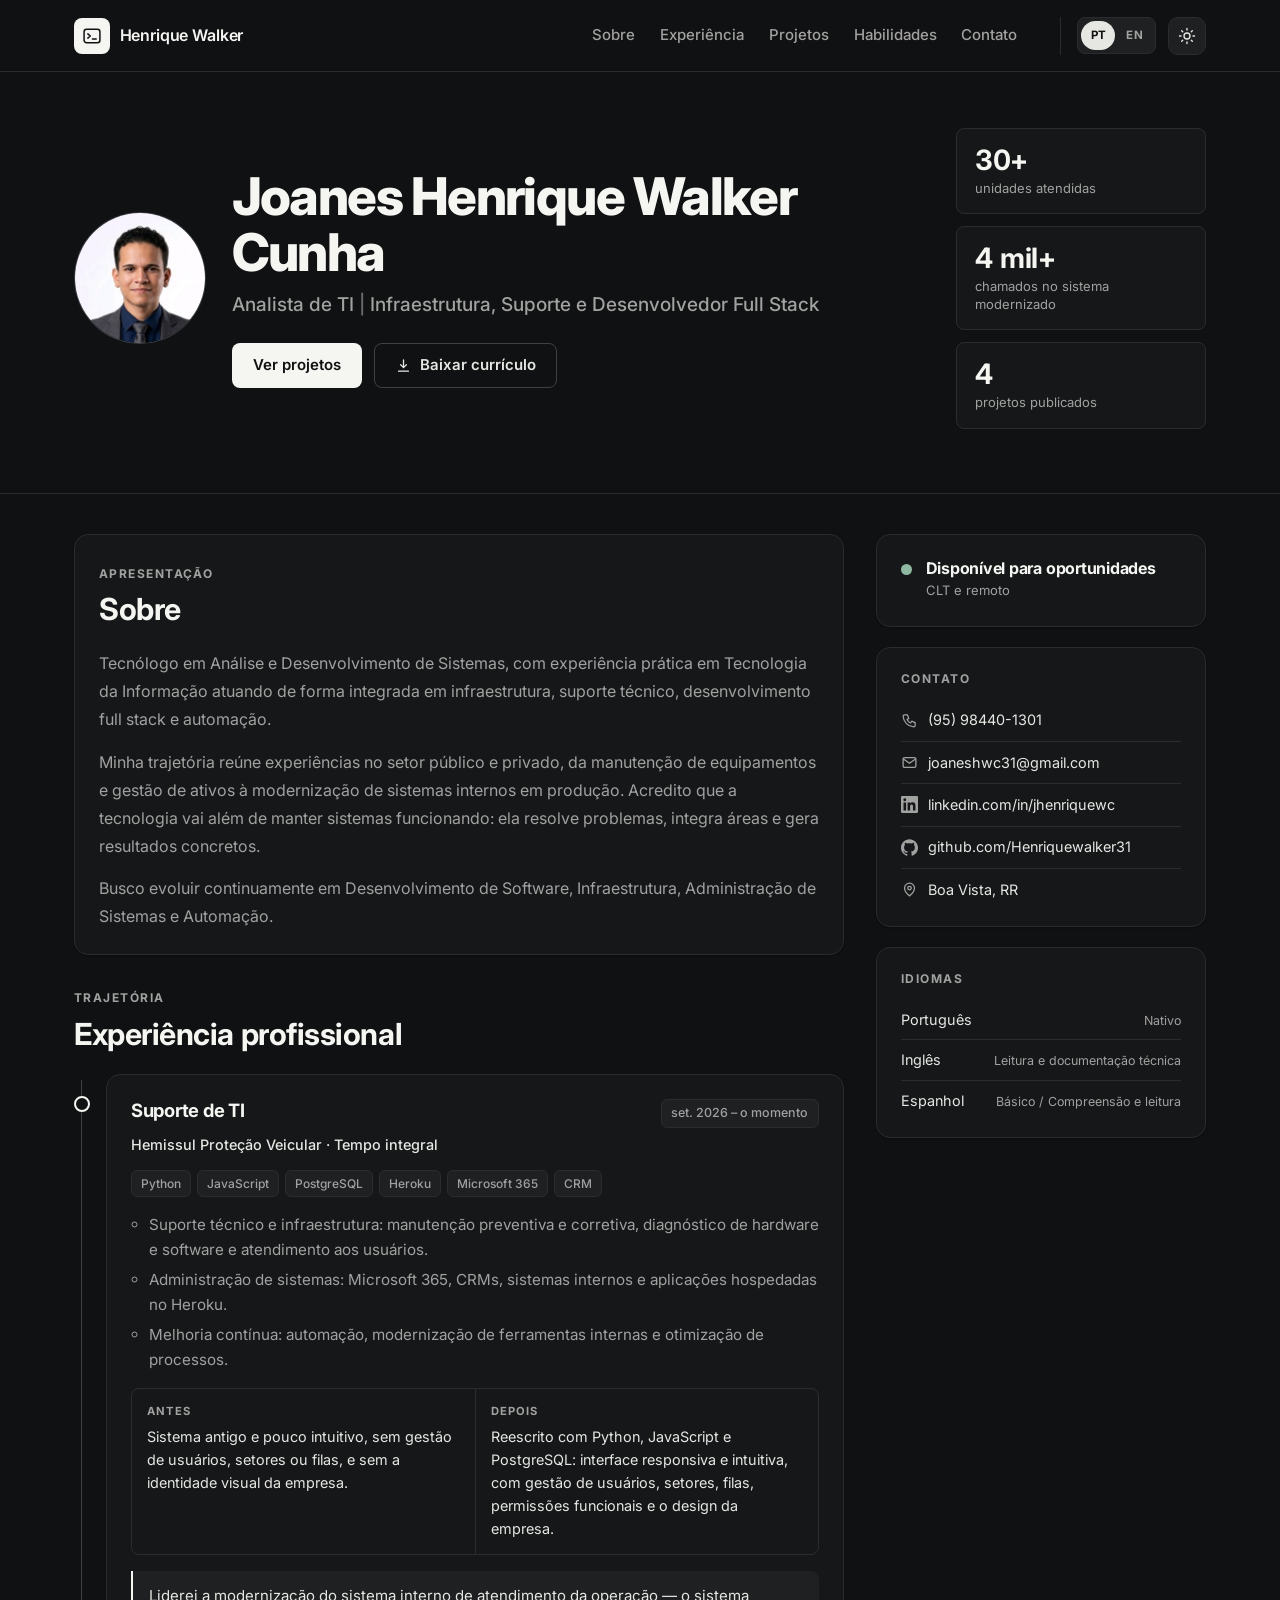
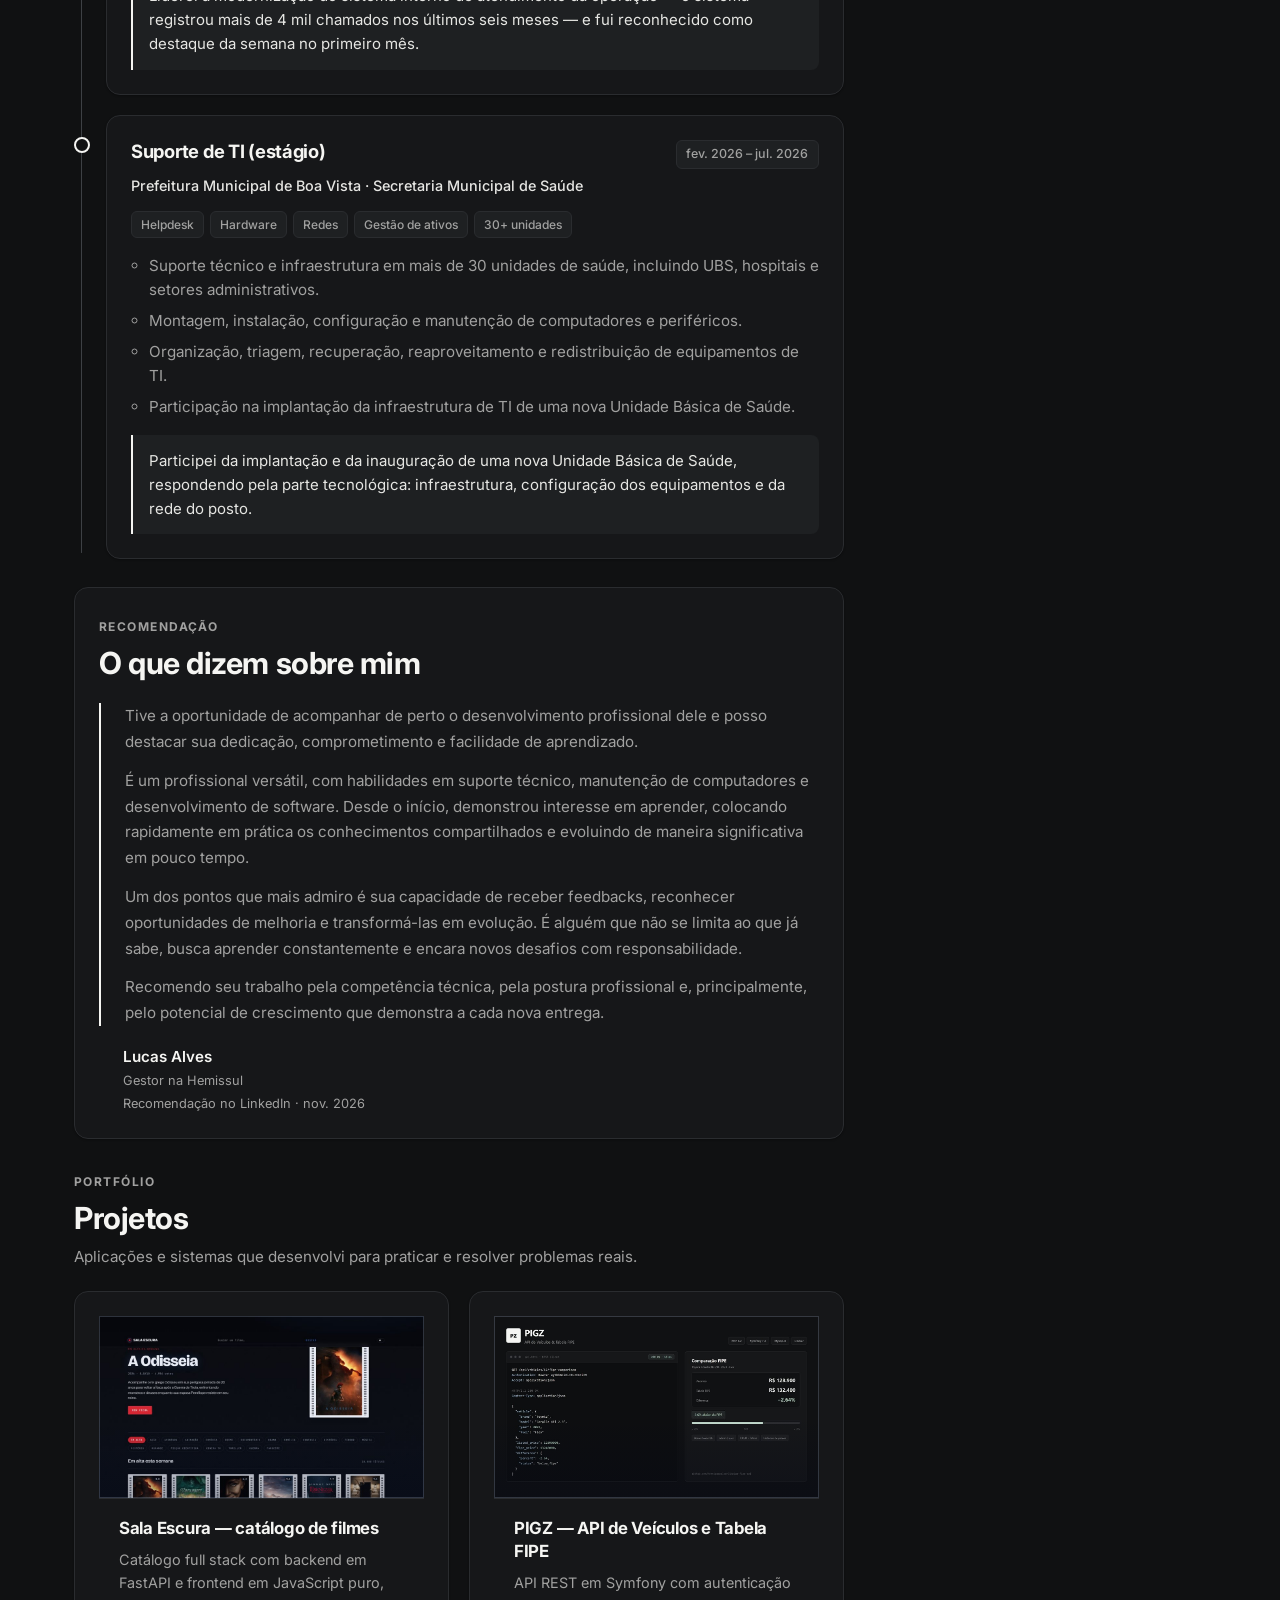
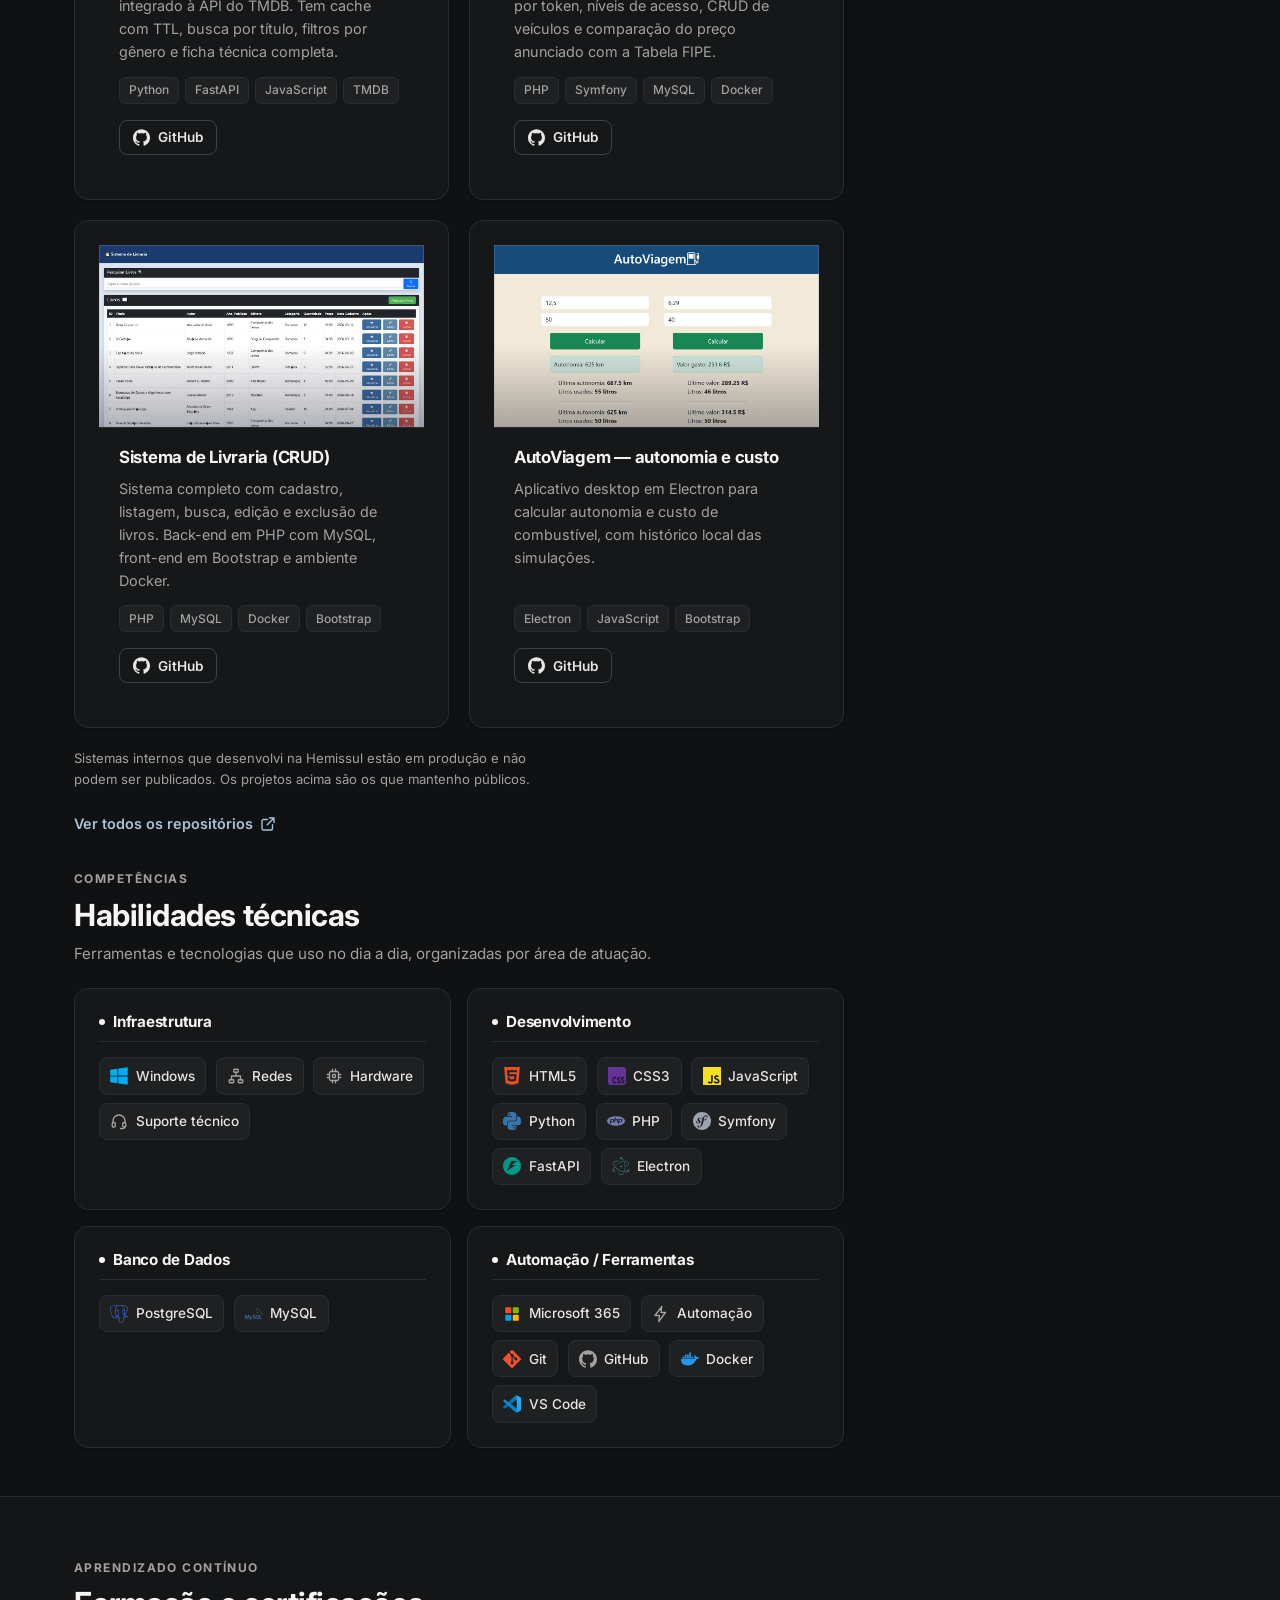
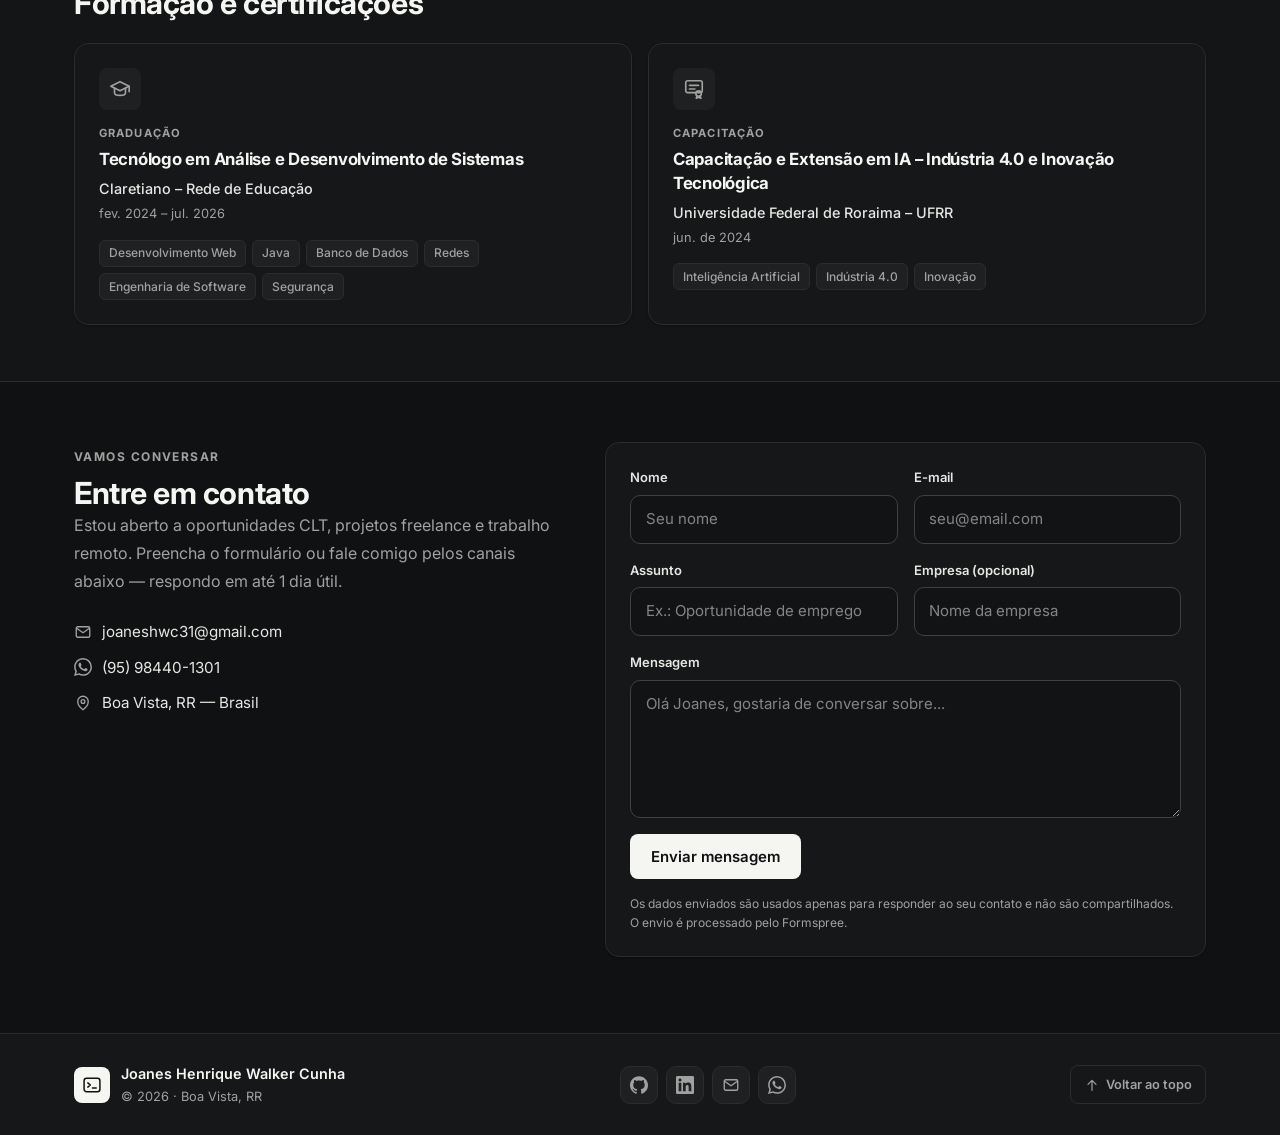
==== commit b0643365: "feat: aplica paleta monocromatica, nova logo e secao de recomendacao" ====
--- a/index.html
+++ b/index.html
@@ -10,8 +10,8 @@
   <meta name="author" content="Joanes Henrique Walker Cunha" />
   <meta name="robots" content="index, follow" />
   <meta name="color-scheme" content="dark light" />
-  <meta name="theme-color" content="#0b1220" media="(prefers-color-scheme: dark)" />
-  <meta name="theme-color" content="#f8fafc" media="(prefers-color-scheme: light)" />
+  <meta name="theme-color" content="#101112" media="(prefers-color-scheme: dark)" />
+  <meta name="theme-color" content="#fbfbfa" media="(prefers-color-scheme: light)" />
   <link rel="canonical" href="https://henriquewalker31.github.io/" />
 
   <!-- Open Graph / Twitter -->
@@ -19,8 +19,8 @@
   <meta property="og:url" content="https://henriquewalker31.github.io/" />
   <meta property="og:title" content="Henrique Walker | Analista de TI — Infraestrutura, Suporte e Full Stack" />
   <meta property="og:description" content="Analista de TI em Boa Vista, RR. Experiência em infraestrutura, suporte técnico, automação e desenvolvimento full stack." />
-  <meta property="og:image" content="https://henriquewalker31.github.io/assets/og-image.jpg" />
-  <meta property="og:image:type" content="image/jpeg" />
+  <meta property="og:image" content="https://henriquewalker31.github.io/assets/og-image.png" />
+  <meta property="og:image:type" content="image/png" />
   <meta property="og:image:width" content="1200" />
   <meta property="og:image:height" content="630" />
   <meta property="og:image:alt" content="Cartão de apresentação de Joanes Henrique Walker Cunha, Analista de TI" />
@@ -29,11 +29,11 @@
   <meta name="twitter:card" content="summary_large_image" />
   <meta name="twitter:title" content="Henrique Walker | Analista de TI — Infraestrutura, Suporte e Full Stack" />
   <meta name="twitter:description" content="Analista de TI em Boa Vista, RR. Infraestrutura, suporte técnico, automação e desenvolvimento full stack." />
-  <meta name="twitter:image" content="https://henriquewalker31.github.io/assets/og-image.jpg" />
+  <meta name="twitter:image" content="https://henriquewalker31.github.io/assets/og-image.png" />
   <meta name="twitter:image:alt" content="Cartão de apresentação de Joanes Henrique Walker Cunha, Analista de TI" />
 
   <!-- Favicon -->
-  <link rel="icon" href="data:image/svg+xml,%3Csvg xmlns='http://www.w3.org/2000/svg' viewBox='0 0 64 64'%3E%3Crect width='64' height='64' rx='14' fill='%230b1220'/%3E%3Ctext x='32' y='42' font-family='Arial,Helvetica,sans-serif' font-size='24' font-weight='700' fill='%2360a5fa' text-anchor='middle'%3EHW%3C/text%3E%3C/svg%3E" />
+  <link rel="icon" type="image/svg+xml" href="assets/favicon.svg" />
   <link rel="icon" type="image/png" sizes="32x32" href="assets/favicon-32.png" />
   <link rel="apple-touch-icon" sizes="180x180" href="assets/apple-touch-icon.png" />
 
@@ -105,6 +105,7 @@
 
   <!-- Sprite de ícones (SVG inline) -->
   <svg class="svg-sprite" xmlns="http://www.w3.org/2000/svg" aria-hidden="true">
+    <symbol id="i-logo" viewBox="0 0 24 24"><g fill="none" stroke="currentColor" stroke-width="1.8" stroke-linecap="round" stroke-linejoin="round"><rect x="2.5" y="4" width="19" height="16" rx="3"/><path d="M7 9.5l3 2.5-3 2.5"/><path d="M12.5 15.5h4.5"/></g></symbol>
     <symbol id="i-github" viewBox="0 0 24 24"><path fill="currentColor" d="M12 .297c-6.63 0-12 5.373-12 12 0 5.303 3.438 9.8 8.205 11.385.6.113.82-.258.82-.577 0-.285-.01-1.04-.015-2.04-3.338.724-4.042-1.61-4.042-1.61C4.422 18.07 3.633 17.7 3.633 17.7c-1.087-.744.084-.729.084-.729 1.205.084 1.838 1.236 1.838 1.236 1.07 1.835 2.809 1.305 3.495.998.108-.776.417-1.305.76-1.605-2.665-.3-5.466-1.332-5.466-5.93 0-1.31.465-2.38 1.235-3.22-.135-.303-.54-1.523.105-3.176 0 0 1.005-.322 3.3 1.23.96-.267 1.98-.399 3-.405 1.02.006 2.04.138 3 .405 2.28-1.552 3.285-1.23 3.285-1.23.645 1.653.24 2.873.12 3.176.765.84 1.23 1.91 1.23 3.22 0 4.61-2.805 5.625-5.475 5.92.42.36.81 1.096.81 2.22 0 1.606-.015 2.896-.015 3.286 0 .315.21.69.825.57C20.565 22.092 24 17.592 24 12.297c0-6.627-5.373-12-12-12"/></symbol>
     <symbol id="i-linkedin" viewBox="0 0 24 24"><path fill="currentColor" d="M20.447 20.452h-3.554v-5.569c0-1.328-.027-3.037-1.852-3.037-1.853 0-2.136 1.445-2.136 2.939v5.667H9.351V9h3.414v1.561h.046c.477-.9 1.637-1.85 3.37-1.85 3.601 0 4.267 2.37 4.267 5.455v6.286zM5.337 7.433c-1.144 0-2.063-.926-2.063-2.065 0-1.138.92-2.063 2.063-2.063 1.14 0 2.064.925 2.064 2.063 0 1.139-.925 2.065-2.064 2.065zm1.782 13.019H3.555V9h3.564v11.452zM22.225 0H1.771C.792 0 0 .774 0 1.729v20.542C0 23.227.792 24 1.771 24h20.451C23.2 24 24 23.227 24 22.271V1.729C24 .774 23.2 0 22.225 0z"/></symbol>
     <symbol id="i-whatsapp" viewBox="0 0 24 24"><path fill="currentColor" d="M17.472 14.382c-.297-.149-1.758-.867-2.03-.967-.273-.099-.471-.148-.67.15-.197.297-.767.966-.94 1.164-.173.199-.347.223-.644.075-.297-.15-1.255-.463-2.39-1.475-.883-.788-1.48-1.761-1.653-2.059-.173-.297-.018-.458.13-.606.134-.133.298-.347.446-.52.149-.174.198-.298.298-.497.099-.198.05-.371-.025-.52-.075-.149-.669-1.612-.916-2.207-.242-.579-.487-.5-.669-.51-.173-.008-.371-.01-.57-.01-.198 0-.52.074-.792.372-.272.297-1.04 1.016-1.04 2.479 0 1.462 1.065 2.875 1.213 3.074.149.198 2.096 3.2 5.077 4.487.709.306 1.262.489 1.694.625.712.227 1.36.195 1.871.118.571-.085 1.758-.719 2.006-1.413.248-.694.248-1.289.173-1.413-.074-.124-.272-.198-.57-.347m-5.421 7.403h-.004a9.87 9.87 0 01-5.031-1.378l-.361-.214-3.741.982.998-3.648-.235-.374a9.86 9.86 0 01-1.51-5.26c.001-5.45 4.436-9.884 9.888-9.884 2.64 0 5.122 1.03 6.988 2.898a9.825 9.825 0 012.893 6.994c-.003 5.45-4.437 9.884-9.885 9.884m8.413-18.297A11.815 11.815 0 0012.05 0C5.495 0 .16 5.335.157 11.892c0 2.096.547 4.142 1.588 5.945L.057 24l6.305-1.654a11.882 11.882 0 005.683 1.448h.005c6.554 0 11.89-5.335 11.893-11.893a11.821 11.821 0 00-3.48-8.413"/></symbol>
@@ -135,7 +136,7 @@
   <header class="site-header">
     <div class="container navbar">
       <a class="brand" href="#inicio" aria-label="Henrique Walker - voltar ao início">
-        <span class="brand-mark" aria-hidden="true">HW</span>
+        <span class="brand-mark" aria-hidden="true"><svg class="icon" aria-hidden="true"><use href="#i-logo"/></svg></span>
         <span class="brand-text">Henrique Walker</span>
       </a>
 
@@ -265,9 +266,19 @@
                 <ul class="timeline-list">
                   <li data-i18n="exp.job1.b1">Suporte técnico e infraestrutura: manutenção preventiva e corretiva, diagnóstico de hardware e software e atendimento aos usuários.</li>
                   <li data-i18n="exp.job1.b2">Administração de sistemas: Microsoft 365, CRMs, sistemas internos e aplicações hospedadas no Heroku.</li>
-                  <li data-i18n="exp.job1.b3">Desenvolvimento: manutenção evolutiva, reformulação de interfaces e novas funcionalidades com Python, JavaScript e PostgreSQL.</li>
                   <li data-i18n="exp.job1.b4">Melhoria contínua: automação, modernização de ferramentas internas e otimização de processos.</li>
                 </ul>
+
+                <div class="case">
+                  <div class="case-item">
+                    <span class="case-label" data-i18n="exp.job1.beforeLabel">Antes</span>
+                    <p data-i18n="exp.job1.before">Sistema antigo e pouco intuitivo, sem gestão de usuários, setores ou filas, e sem a identidade visual da empresa.</p>
+                  </div>
+                  <div class="case-item">
+                    <span class="case-label" data-i18n="exp.job1.afterLabel">Depois</span>
+                    <p data-i18n="exp.job1.after">Reescrito com Python, JavaScript e PostgreSQL: interface responsiva e intuitiva, com gestão de usuários, setores, filas, permissões funcionais e o design da empresa.</p>
+                  </div>
+                </div>
 
                 <p class="timeline-result" data-i18n="exp.job1.result">Liderei a modernização do sistema interno de atendimento da operação — o sistema registrou mais de 4 mil chamados nos últimos seis meses — e fui reconhecido como destaque da semana no primeiro mês.</p>
               </article>
@@ -301,6 +312,28 @@
               </article>
             </li>
           </ol>
+        </section>
+
+        <!-- RECOMENDAÇÃO -->
+        <section class="section card reveal" id="recomendacao" aria-labelledby="recomendacao-title">
+          <header class="section-head">
+            <span class="section-eyebrow" data-i18n="rec.eyebrow">Recomendação</span>
+            <h2 class="section-title" id="recomendacao-title" data-i18n="rec.title">O que dizem sobre mim</h2>
+          </header>
+
+          <figure class="testimonial">
+            <blockquote class="testimonial-quote">
+              <p data-i18n="rec.p1">Tive a oportunidade de acompanhar de perto o desenvolvimento profissional dele e posso destacar sua dedicação, comprometimento e facilidade de aprendizado.</p>
+              <p data-i18n="rec.p2">É um profissional versátil, com habilidades em suporte técnico, manutenção de computadores e desenvolvimento de software. Desde o início, demonstrou interesse em aprender, colocando rapidamente em prática os conhecimentos compartilhados e evoluindo de maneira significativa em pouco tempo.</p>
+              <p data-i18n="rec.p3">Um dos pontos que mais admiro é sua capacidade de receber feedbacks, reconhecer oportunidades de melhoria e transformá-las em evolução. É alguém que não se limita ao que já sabe, busca aprender constantemente e encara novos desafios com responsabilidade.</p>
+              <p data-i18n="rec.p4">Recomendo seu trabalho pela competência técnica, pela postura profissional e, principalmente, pelo potencial de crescimento que demonstra a cada nova entrega.</p>
+            </blockquote>
+            <figcaption class="testimonial-author">
+              <span class="testimonial-name">Lucas Alves</span>
+              <span class="testimonial-role" data-i18n="rec.role">Gestor na Hemissul</span>
+              <span class="testimonial-date" data-i18n="rec.source">Recomendação no LinkedIn · nov. 2026</span>
+            </figcaption>
+          </figure>
         </section>
 
         <!-- PROJETOS -->
@@ -756,7 +789,7 @@
   <footer class="site-footer">
     <div class="container footer-inner">
       <div class="footer-brand">
-        <span class="brand-mark" aria-hidden="true">HW</span>
+        <span class="brand-mark" aria-hidden="true"><svg class="icon" aria-hidden="true"><use href="#i-logo"/></svg></span>
         <div>
           <p class="footer-name">Joanes Henrique Walker Cunha</p>
           <p class="footer-note">© <span id="year">2026</span> · Boa Vista, RR</p>
--- a/style.css
+++ b/style.css
@@ -10,44 +10,44 @@
 :root {
   color-scheme: dark;
 
-  /* Cores base */
-  --bg: #0b1220;
-  --bg-soft: #0d1626;
-  --surface: #101a2c;
-  --surface-2: #17253c;
-  --bg-input: #0b1424;
-  --header-bg: rgba(11, 18, 32, 0.78);
-
-  /* Texto (contraste WCAG AA sobre --surface) */
-  --text: #e5e7eb;
-  --text-muted: #9ca3af;
-  --heading: #f8fafc;
-
-  /* Azul de destaque */
-  --accent: #60a5fa;
-  --accent-strong: #3b82f6;
-  --accent-solid: #2563eb;
-  --accent-soft: rgba(96, 165, 250, 0.12);
-  --accent-glow: rgba(37, 99, 235, 0.28);
+  /* Superfícies neutras */
+  --bg: #101112;
+  --bg-soft: #141517;
+  --surface: #161719;
+  --surface-2: #1e2022;
+  --bg-input: #121314;
+  --header-bg: #101112;
+
+  /* Texto */
+  --text: #e6e6e3;
+  --text-muted: #a1a1a0;
+  --heading: #f5f5f2;
+
+  /* Acento único (links) */
+  --accent: #a9c3dc;
+  --accent-strong: #c6d6e6;
+  --accent-solid: #e6e6e3;
+  --accent-soft: rgba(169, 195, 220, 0.1);
+  --accent-glow: transparent;
 
   /* Estados */
-  --green: #34d399;
-  --success: #6ee7b7;
-  --success-soft: rgba(52, 211, 153, 0.12);
-  --danger: #fca5a5;
-  --danger-soft: rgba(248, 113, 113, 0.12);
+  --green: #8fb9a2;
+  --success: #b6d3c1;
+  --success-soft: #171d19;
+  --danger: #e2aaaa;
+  --danger-soft: #1f1717;
 
   /* Bordas e sombras */
-  --border: rgba(148, 163, 184, 0.16);
-  --border-strong: rgba(148, 163, 184, 0.3);
-  --shadow: 0 18px 40px rgba(2, 6, 23, 0.45);
-  --shadow-sm: 0 8px 20px rgba(2, 6, 23, 0.3);
+  --border: #2a2c2f;
+  --border-strong: #3d4044;
+  --shadow: 0 10px 24px rgba(0, 0, 0, 0.28);
+  --shadow-sm: 0 1px 2px rgba(0, 0, 0, 0.3);
 
   /* Layout */
   --header-h: 64px;
   --maxw: 1180px;
-  --radius: 16px;
-  --radius-sm: 10px;
+  --radius: 14px;
+  --radius-sm: 8px;
   --gap: 1.75rem;
 
   /* Tipografia */
@@ -57,33 +57,33 @@
 [data-theme="light"] {
   color-scheme: light;
 
-  --bg: #f4f7fb;
-  --bg-soft: #eef2f8;
+  --bg: #fbfbfa;
+  --bg-soft: #f5f5f2;
   --surface: #ffffff;
-  --surface-2: #f1f5f9;
-  --bg-input: #f8fafc;
-  --header-bg: rgba(248, 250, 252, 0.82);
-
-  --text: #1e293b;
-  --text-muted: #475569;
-  --heading: #0f172a;
-
-  --accent: #1d4ed8;
-  --accent-strong: #1e40af;
-  --accent-solid: #1d4ed8;
-  --accent-soft: rgba(37, 99, 235, 0.1);
-  --accent-glow: rgba(59, 130, 246, 0.16);
-
-  --green: #059669;
-  --success: #047857;
-  --success-soft: rgba(5, 150, 105, 0.1);
-  --danger: #b91c1c;
-  --danger-soft: rgba(220, 38, 38, 0.08);
-
-  --border: rgba(15, 23, 42, 0.1);
-  --border-strong: rgba(15, 23, 42, 0.2);
-  --shadow: 0 18px 40px rgba(15, 23, 42, 0.08);
-  --shadow-sm: 0 8px 20px rgba(15, 23, 42, 0.06);
+  --surface-2: #f3f3f0;
+  --bg-input: #ffffff;
+  --header-bg: #fbfbfa;
+
+  --text: #1c1c1a;
+  --text-muted: #5f5f5c;
+  --heading: #101010;
+
+  --accent: #1f4e79;
+  --accent-strong: #173d5f;
+  --accent-solid: #101010;
+  --accent-soft: rgba(31, 78, 121, 0.08);
+  --accent-glow: transparent;
+
+  --green: #2f6f4f;
+  --success: #256b47;
+  --success-soft: #eef4f0;
+  --danger: #a33a3a;
+  --danger-soft: #f8eeee;
+
+  --border: #e3e3df;
+  --border-strong: #c9c9c3;
+  --shadow: 0 6px 18px rgba(16, 16, 16, 0.06);
+  --shadow-sm: 0 1px 2px rgba(16, 16, 16, 0.04);
 }
 
 /* --------------------------------------------------------------------------
@@ -156,8 +156,8 @@
 }
 
 ::selection {
-  background: var(--accent-strong);
-  color: #ffffff;
+  background: var(--heading);
+  color: var(--bg);
 }
 
 /* Foco visível e consistente */
@@ -175,7 +175,7 @@
   padding: 0.65rem 1rem;
   border-radius: 8px;
   background: var(--accent-solid);
-  color: #ffffff;
+  color: var(--bg);
   font-size: 0.875rem;
   font-weight: 600;
   text-decoration: none;
@@ -228,8 +228,6 @@
   height: var(--header-h);
   background: var(--header-bg);
   border-bottom: 1px solid var(--border);
-  backdrop-filter: blur(16px);
-  -webkit-backdrop-filter: blur(16px);
 }
 
 .navbar {
@@ -257,13 +255,14 @@
   place-items: center;
   width: 36px;
   height: 36px;
-  border-radius: 10px;
-  background: linear-gradient(135deg, var(--accent-strong), #1e40af);
-  color: #ffffff;
-  font-size: 0.8rem;
-  font-weight: 800;
-  letter-spacing: 0.04em;
-  box-shadow: 0 6px 16px var(--accent-glow);
+  border-radius: 8px;
+  background: var(--heading);
+  color: var(--bg);
+}
+
+.brand-mark svg {
+  width: 20px;
+  height: 20px;
 }
 
 .brand-text {
@@ -271,7 +270,7 @@
 }
 
 .brand:hover .brand-text {
-  color: var(--accent);
+  color: var(--heading);
 }
 
 /* Hamburguer (mobile) */
@@ -362,8 +361,8 @@
 }
 
 .nav-link.is-active {
-  color: var(--accent);
-  background: var(--accent-soft);
+  color: var(--heading);
+  background: var(--surface-2);
 }
 
 .nav-actions {
@@ -380,7 +379,7 @@
   gap: 2px;
   padding: 3px;
   border: 1px solid var(--border);
-  border-radius: 999px;
+  border-radius: 8px;
   background: var(--surface-2);
 }
 
@@ -404,7 +403,7 @@
 
 .lang-btn.is-active {
   background: var(--accent-solid);
-  color: #ffffff;
+  color: var(--bg);
 }
 
 .theme-toggle {
@@ -422,8 +421,8 @@
 }
 
 .theme-toggle:hover {
-  border-color: var(--accent);
-  color: var(--accent);
+  border-color: var(--border-strong);
+  color: var(--heading);
 }
 
 .theme-toggle .icon {
@@ -454,10 +453,7 @@
   position: relative;
   padding: 2.25rem 0 2.75rem;
   border-bottom: 1px solid var(--border);
-  background:
-    radial-gradient(900px 420px at 12% -20%, var(--accent-glow), transparent 62%),
-    radial-gradient(700px 360px at 92% 8%, rgba(14, 165, 233, 0.12), transparent 58%),
-    var(--bg);
+  background: var(--bg);
 }
 
 .hero-grid {
@@ -477,9 +473,8 @@
   width: 96px;
   height: 96px;
   border-radius: 50%;
-  border: 3px solid rgba(96, 165, 250, 0.45);
+  border: 1px solid var(--border-strong);
   object-fit: cover;
-  box-shadow: 0 0 0 5px var(--accent-soft), var(--shadow-sm);
 }
 
 .hero-name {
@@ -491,7 +486,7 @@
 
 .hero-role {
   margin-top: 0.6rem;
-  color: var(--accent);
+  color: var(--text-muted);
   font-size: clamp(1.0625rem, 1.6vw, 1.1875rem);
   font-weight: 500;
   line-height: 1.5;
@@ -529,14 +524,13 @@
   justify-content: space-between;
   gap: 1rem;
   padding: 0.9rem 1.1rem;
-  background: linear-gradient(180deg, var(--surface-2), var(--surface));
+  background: var(--surface);
   border: 1px solid var(--border);
-  border-radius: 14px;
-  box-shadow: var(--shadow-sm);
+  border-radius: var(--radius-sm);
 }
 
 .stat-value {
-  color: var(--accent);
+  color: var(--heading);
   font-size: 1.75rem;
   font-weight: 700;
   line-height: 1.1;
@@ -578,14 +572,12 @@
 }
 
 .btn-primary {
-  background: linear-gradient(135deg, var(--accent-strong), var(--accent-solid));
-  color: #ffffff;
-  box-shadow: 0 10px 22px var(--accent-glow);
+  background: var(--heading);
+  color: var(--bg);
 }
 
 .btn-primary:hover {
-  transform: translateY(-2px);
-  filter: brightness(1.06);
+  opacity: 0.86;
 }
 
 .btn-outline {
@@ -595,10 +587,9 @@
 }
 
 .btn-outline:hover {
-  border-color: var(--accent);
-  background: var(--accent-soft);
-  color: var(--accent);
-  transform: translateY(-2px);
+  border-color: var(--heading);
+  background: var(--surface-2);
+  color: var(--heading);
 }
 
 .btn-ghost {
@@ -608,8 +599,8 @@
 }
 
 .btn-ghost:hover {
-  border-color: var(--accent);
-  color: var(--accent);
+  border-color: var(--border-strong);
+  color: var(--heading);
 }
 
 .btn-sm {
@@ -663,7 +654,7 @@
 
 .section-eyebrow {
   display: inline-block;
-  color: var(--accent);
+  color: var(--text-muted);
   font-size: 0.75rem;
   font-weight: 700;
   letter-spacing: 0.12em;
@@ -711,10 +702,9 @@
   top: 0.4rem;
   bottom: 0.4rem;
   left: 5px;
-  width: 2px;
-  border-radius: 2px;
-  background: linear-gradient(180deg, var(--accent), transparent);
-  opacity: 0.4;
+  width: 1px;
+  border-radius: 1px;
+  background: var(--border-strong);
 }
 
 .timeline-item {
@@ -729,8 +719,7 @@
   height: 12px;
   border-radius: 50%;
   background: var(--bg);
-  border: 3px solid var(--accent);
-  box-shadow: 0 0 0 4px var(--accent-soft);
+  border: 2px solid var(--heading);
 }
 
 .timeline-card {
@@ -752,7 +741,7 @@
 .timeline-period {
   padding: 0.2rem 0.6rem;
   border: 1px solid var(--border);
-  border-radius: 999px;
+  border-radius: 6px;
   background: var(--surface-2);
   color: var(--text-muted);
   font-size: 0.78rem;
@@ -762,7 +751,7 @@
 
 .timeline-org {
   margin-top: 0.3rem;
-  color: var(--accent);
+  color: var(--text);
   font-size: 0.9rem;
   font-weight: 500;
 }
@@ -779,18 +768,97 @@
 }
 
 .timeline-list li::marker {
-  color: var(--accent);
+  color: var(--text-muted);
 }
 
 .timeline-result {
   margin-top: 1rem;
   padding: 0.85rem 1rem;
-  border-left: 3px solid var(--accent);
-  border-radius: 0 10px 10px 0;
-  background: var(--accent-soft);
+  border-left: 2px solid var(--heading);
+  border-radius: 0 var(--radius-sm) var(--radius-sm) 0;
+  background: var(--surface-2);
   color: var(--text);
   font-size: 0.9375rem;
   line-height: 1.6;
+}
+
+/* Antes / Depois do sistema modernizado */
+.case {
+  display: grid;
+  gap: 1px;
+  margin-top: 1rem;
+  border: 1px solid var(--border);
+  border-radius: var(--radius-sm);
+  overflow: hidden;
+  background: var(--border);
+}
+
+.case-item {
+  padding: 0.85rem 0.95rem;
+  background: var(--surface);
+}
+
+.case-label {
+  display: block;
+  margin-bottom: 0.25rem;
+  color: var(--text-muted);
+  font-size: 0.7rem;
+  font-weight: 700;
+  letter-spacing: 0.1em;
+  text-transform: uppercase;
+}
+
+.case-item p {
+  color: var(--text);
+  font-size: 0.9rem;
+  line-height: 1.6;
+}
+
+@media (min-width: 600px) {
+  .case {
+    grid-template-columns: repeat(2, minmax(0, 1fr));
+  }
+}
+
+/* Recomendação */
+.testimonial {
+  margin: 0;
+}
+
+.testimonial-quote {
+  margin: 0;
+  padding-left: 1.5rem;
+  border-left: 2px solid var(--heading);
+}
+
+.testimonial-quote p {
+  color: var(--text-muted);
+  font-size: 0.95rem;
+  line-height: 1.7;
+}
+
+.testimonial-quote p + p {
+  margin-top: 0.8rem;
+}
+
+.testimonial-author {
+  display: flex;
+  flex-direction: column;
+  gap: 0.1rem;
+  margin-top: 1.1rem;
+  padding-left: 1.5rem;
+}
+
+.testimonial-name {
+  color: var(--heading);
+  font-size: 0.95rem;
+  font-weight: 600;
+}
+
+.testimonial-role,
+.testimonial-date {
+  color: var(--text-muted);
+  font-size: 0.8rem;
 }
 
 /* --------------------------------------------------------------------------
@@ -807,7 +875,7 @@
 .tag {
   padding: 0.22rem 0.55rem;
   border: 1px solid var(--border);
-  border-radius: 999px;
+  border-radius: 6px;
   background: var(--surface-2);
   color: var(--text-muted);
   font-size: 0.75rem;
@@ -834,8 +902,8 @@
 }
 
 .project-card:hover {
-  transform: translateY(-4px);
-  border-color: var(--accent);
+  transform: translateY(-2px);
+  border-color: var(--border-strong);
   box-shadow: var(--shadow);
 }
 
@@ -846,17 +914,7 @@
   aspect-ratio: 16 / 9;
   overflow: hidden;
   border-bottom: 1px solid var(--border);
-  background: linear-gradient(135deg, #172554 0%, #0b1220 55%, #1e3a8a 100%);
-}
-
-.project-thumb::before {
-  content: "";
-  position: absolute;
-  inset: 0;
-  background:
-    radial-gradient(320px 160px at 20% 25%, rgba(96, 165, 250, 0.35), transparent 65%),
-    radial-gradient(280px 160px at 85% 80%, rgba(37, 99, 235, 0.35), transparent 65%),
-    repeating-linear-gradient(45deg, rgba(148, 163, 184, 0.08) 0 1px, transparent 1px 14px);
+  background: var(--surface-2);
 }
 
 .project-thumb img {
@@ -867,17 +925,13 @@
   transition: transform 0.4s ease;
 }
 
-.project-thumb.has-image::before {
-  display: none;
-}
-
 .project-thumb.has-image::after {
   content: "";
   position: absolute;
   inset: 0;
   border-radius: inherit;
   pointer-events: none;
-  background: linear-gradient(180deg, rgba(2, 6, 23, 0) 52%, rgba(2, 6, 23, 0.38) 100%);
+  background: linear-gradient(180deg, rgba(2, 6, 23, 0) 55%, rgba(2, 6, 23, 0.3) 100%);
   box-shadow: inset 0 0 0 1px rgba(148, 163, 184, 0.28);
 }
 
@@ -963,8 +1017,7 @@
   width: 6px;
   height: 6px;
   border-radius: 50%;
-  background: var(--accent);
-  box-shadow: 0 0 0 4px var(--accent-soft);
+  background: var(--heading);
 }
 
 .skill-list {
@@ -989,7 +1042,7 @@
 }
 
 .skill-item:hover {
-  border-color: var(--accent);
+  border-color: var(--border-strong);
 }
 
 .skill-icon {
@@ -997,7 +1050,7 @@
   height: 18px;
   flex: none;
   object-fit: contain;
-  color: var(--accent);
+  color: var(--text-muted);
 }
 
 /* Ícones de marca podem ser claros demais em fundo claro — mantemos a cor da marca */
@@ -1046,9 +1099,9 @@
   width: 42px;
   height: 42px;
   margin-bottom: 0.85rem;
-  border-radius: 12px;
-  background: var(--accent-soft);
-  color: var(--accent);
+  border-radius: 8px;
+  background: var(--surface-2);
+  color: var(--text-muted);
 }
 
 .cert-icon .icon {
@@ -1057,7 +1110,7 @@
 }
 
 .cert-label {
-  color: var(--accent);
+  color: var(--text-muted);
   font-size: 0.7rem;
   font-weight: 700;
   letter-spacing: 0.1em;
@@ -1094,8 +1147,8 @@
   display: flex;
   align-items: flex-start;
   gap: 0.85rem;
-  border-color: rgba(52, 211, 153, 0.4);
-  background: linear-gradient(135deg, var(--success-soft), var(--surface) 70%);
+  border-color: var(--border);
+  background: var(--surface);
 }
 
 .status-pulse {
@@ -1111,13 +1164,13 @@
 
 @keyframes status-pulse {
   0% {
-    box-shadow: 0 0 0 0 rgba(52, 211, 153, 0.55);
+    box-shadow: 0 0 0 0 rgba(143, 185, 162, 0.45);
   }
   70% {
-    box-shadow: 0 0 0 10px rgba(52, 211, 153, 0);
+    box-shadow: 0 0 0 8px rgba(143, 185, 162, 0);
   }
   100% {
-    box-shadow: 0 0 0 0 rgba(52, 211, 153, 0);
+    box-shadow: 0 0 0 0 rgba(143, 185, 162, 0);
   }
 }
 
@@ -1164,7 +1217,7 @@
 .contact-item .icon {
   width: 17px;
   height: 17px;
-  color: var(--accent);
+  color: var(--text-muted);
 }
 
 .contact-item a,
@@ -1231,7 +1284,7 @@
 .contact-highlight .icon {
   width: 18px;
   height: 18px;
-  color: var(--accent);
+  color: var(--text-muted);
 }
 
 .contact-highlight a {
@@ -1413,9 +1466,9 @@
 }
 
 .social-links a:hover {
-  transform: translateY(-2px);
-  border-color: var(--accent);
-  color: var(--accent);
+  transform: translateY(-1px);
+  border-color: var(--border-strong);
+  color: var(--heading);
 }
 
 .social-links .icon {
@@ -1429,7 +1482,7 @@
   gap: 0.4rem;
   padding: 0.5rem 0.8rem;
   border: 1px solid var(--border);
-  border-radius: 999px;
+  border-radius: 8px;
   color: var(--text-muted);
   font-size: 0.8rem;
   font-weight: 600;
@@ -1438,8 +1491,8 @@
 }
 
 .back-to-top:hover {
-  border-color: var(--accent);
-  color: var(--accent);
+  border-color: var(--border-strong);
+  color: var(--heading);
 }
 
 .back-to-top .icon {
@@ -1710,10 +1763,7 @@
   display: grid;
   place-items: center;
   padding: 2rem 1.25rem;
-  background:
-    radial-gradient(520px 300px at 20% 15%, var(--accent-soft), transparent 65%),
-    radial-gradient(420px 280px at 85% 85%, var(--accent-soft), transparent 65%),
-    var(--bg);
+  background: var(--bg);
 }
 
 .notfound-inner {
@@ -1727,7 +1777,7 @@
 
 .notfound-code {
   margin: 0;
-  color: var(--accent);
+  color: var(--heading);
   font-size: clamp(4.5rem, 16vw, 7rem);
   font-weight: 800;
   line-height: 1;
@@ -1774,10 +1824,10 @@
     --heading: #0f172a;
     --border: #d1d5db;
     --border-strong: #9ca3af;
-    --accent: #1d4ed8;
-    --accent-strong: #1d4ed8;
-    --accent-solid: #1d4ed8;
-    --accent-soft: #eff6ff;
+    --accent: #111111;
+    --accent-strong: #111111;
+    --accent-solid: #111111;
+    --accent-soft: #f3f3f0;
     --accent-glow: transparent;
     --shadow: none;
     --shadow-sm: none;
@@ -1786,8 +1836,8 @@
   body {
     background: #ffffff;
     color: #111827;
-    font-size: 10.5pt;
-    line-height: 1.45;
+    font-size: 9.8pt;
+    line-height: 1.4;
   }
 
   main {
@@ -1851,26 +1901,29 @@
     break-inside: avoid;
   }
 
-  .layout {
-    display: block;
-    padding-block: 1rem;
-  }
-
-  .main-col,
-  .side-col {
-    gap: 1rem;
-  }
-
-  .side-col {
-    position: static !important;
-    margin-top: 1rem;
-  }
-
-  .card {
-    padding: 1rem;
-    box-shadow: none;
-    break-inside: avoid;
-  }
+.layout {
+  display: block;
+  padding-block: 0.75rem;
+}
+
+.main-col,
+.side-col {
+  gap: 0.8rem;
+}
+
+.side-col {
+  position: static !important;
+  display: grid;
+  grid-template-columns: repeat(3, minmax(0, 1fr));
+  gap: 0.6rem;
+  margin-top: 0.75rem;
+}
+
+.card {
+  padding: 0.85rem 0.95rem;
+  box-shadow: none;
+  break-inside: avoid;
+}
 
   .section {
     break-inside: auto;
@@ -1881,17 +1934,31 @@
     background: #ffffff;
   }
 
-  .contact-section {
-    padding-block: 1.25rem;
-  }
+.contact-section {
+  display: none !important;
+}
 
   .contact-grid {
     display: block;
   }
 
-  .timeline {
-    padding-left: 1.25rem;
-  }
+.timeline {
+  padding-left: 1.25rem;
+}
+
+.section-head {
+  margin-bottom: 0.6rem;
+}
+
+.timeline-list {
+  gap: 0.25rem;
+  font-size: 0.9rem;
+}
+
+.tag {
+  padding: 0.1rem 0.4rem;
+  font-size: 0.68rem;
+}
 
   .timeline::before {
     background: #9ca3af;
@@ -1903,12 +1970,20 @@
     box-shadow: none;
   }
 
-  .timeline-item,
-  .project-card,
-  .cert-card,
-  .skill-group {
-    break-inside: avoid;
-  }
+.timeline-item,
+.project-card,
+.cert-card,
+.skill-group {
+  break-inside: avoid;
+}
+
+.timeline-card {
+  break-inside: auto;
+}
+
+.project-thumb {
+  aspect-ratio: 16 / 6;
+}
 
   .project-grid,
   .skills-grid,
